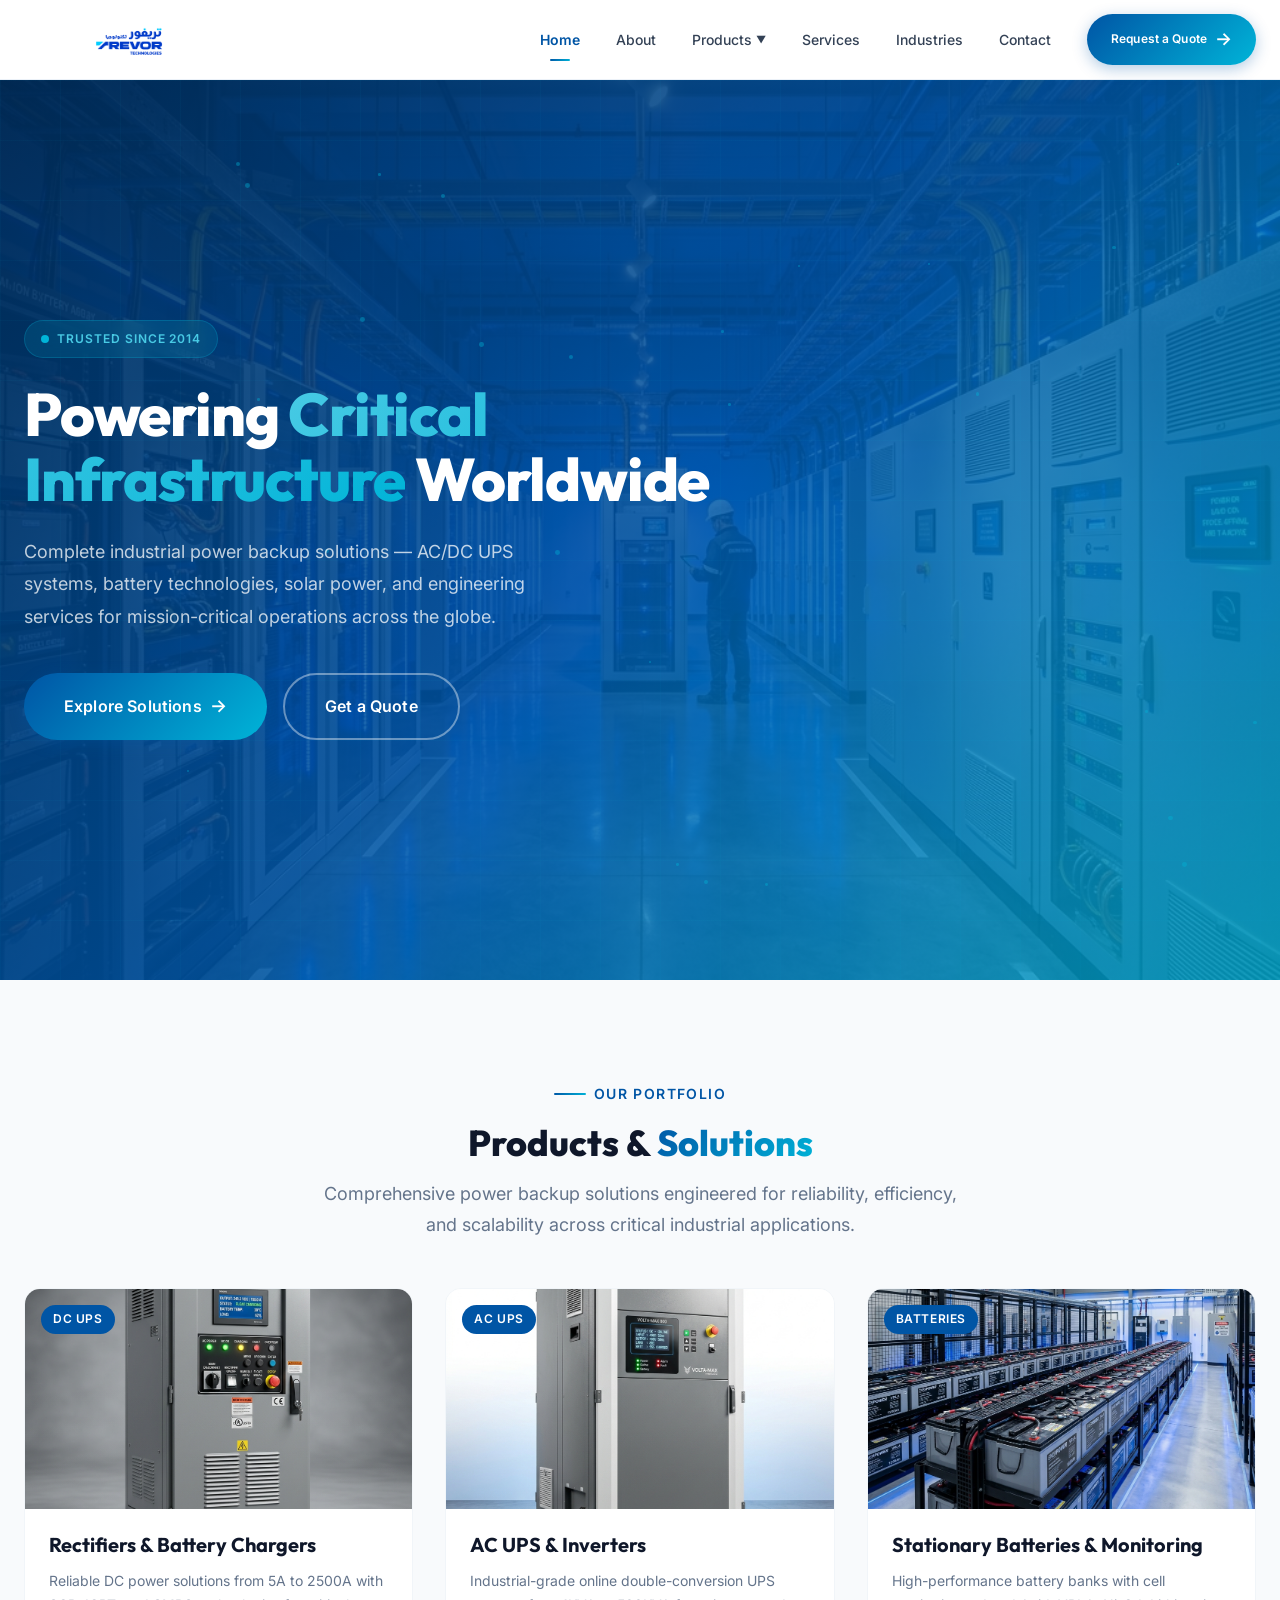
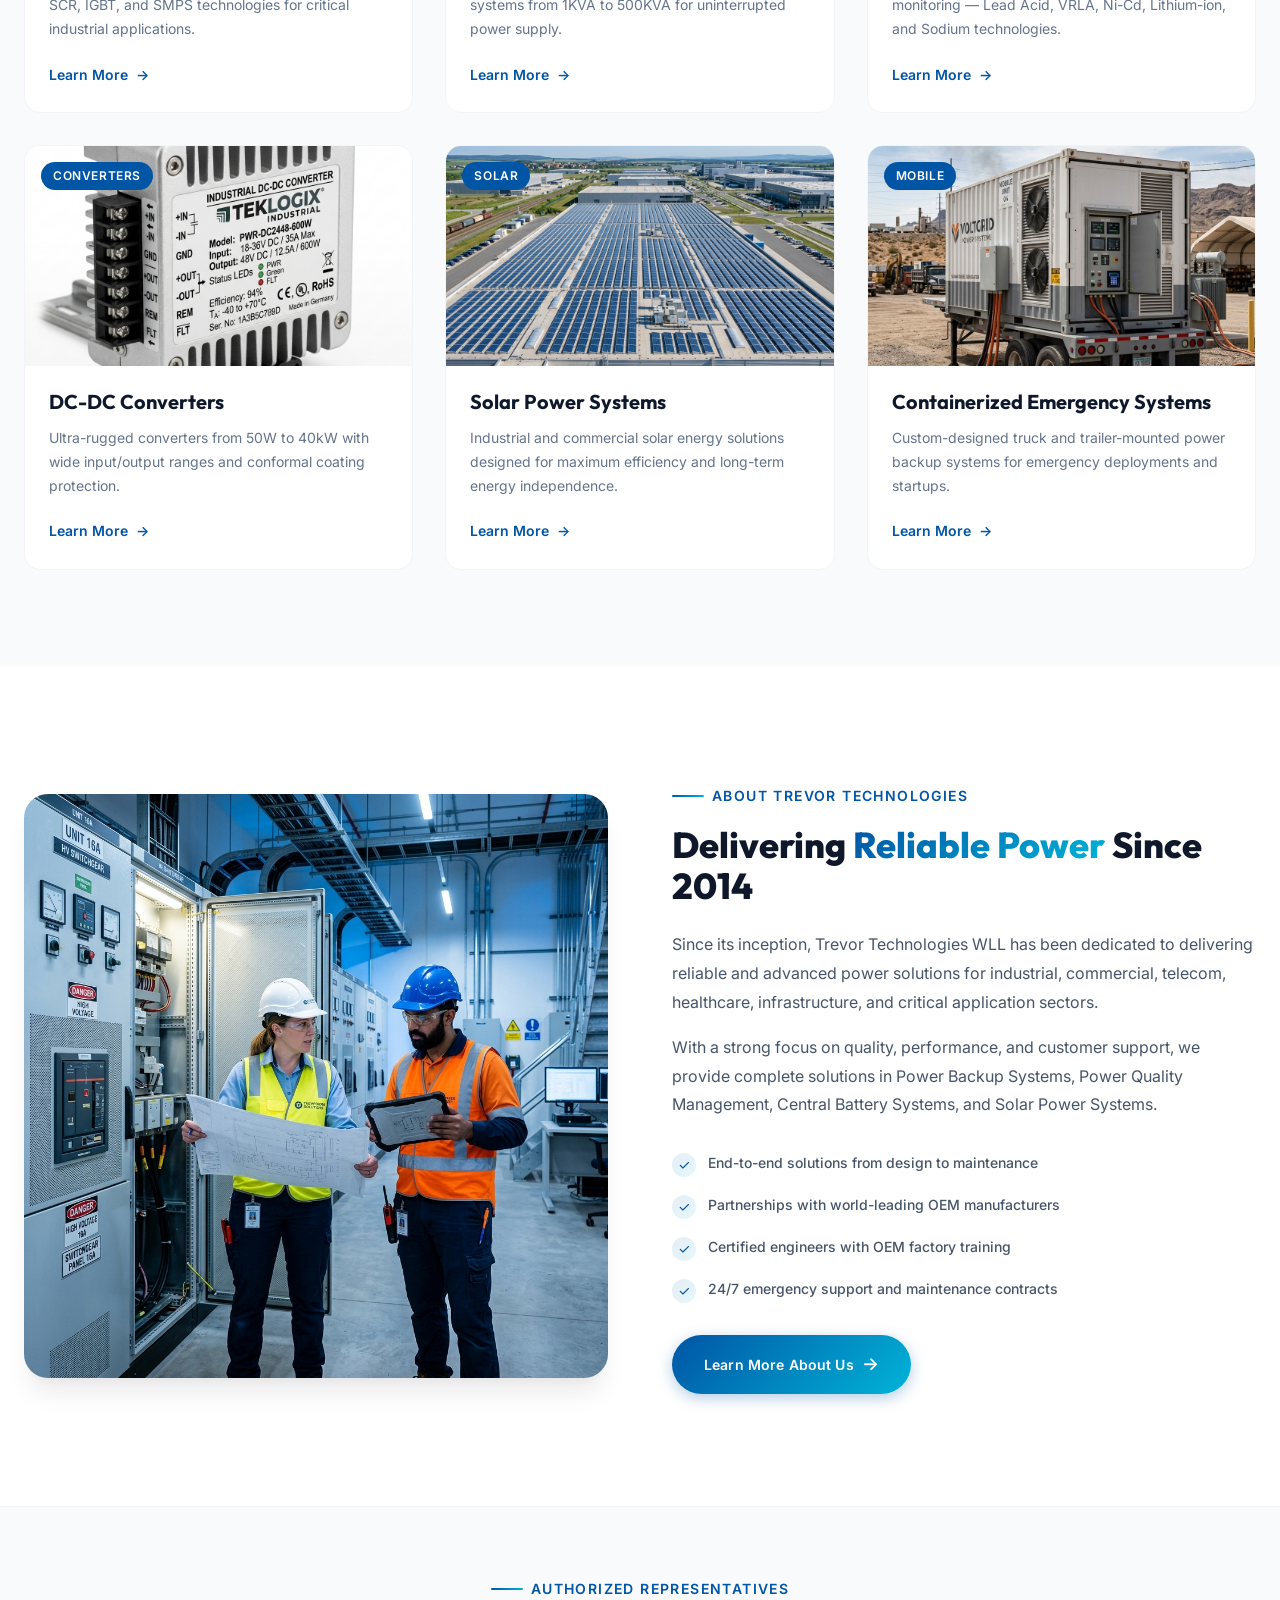
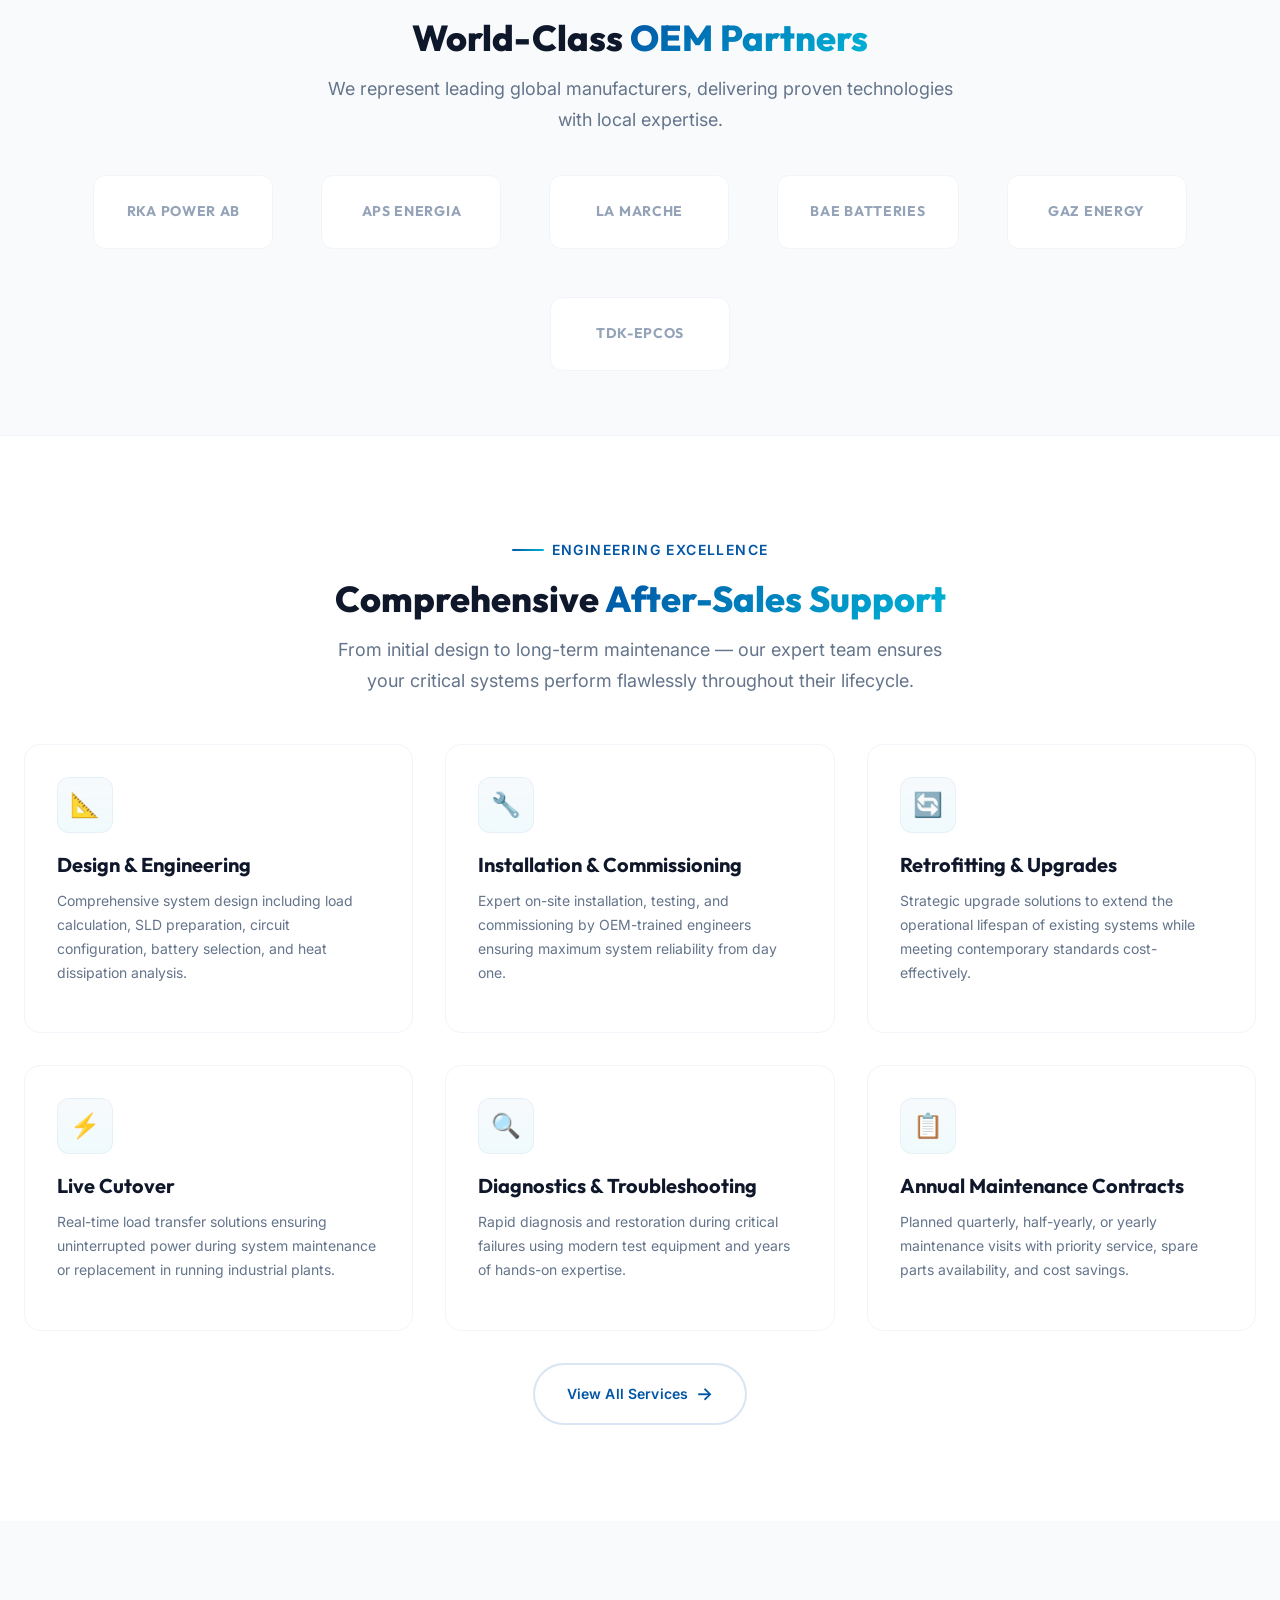
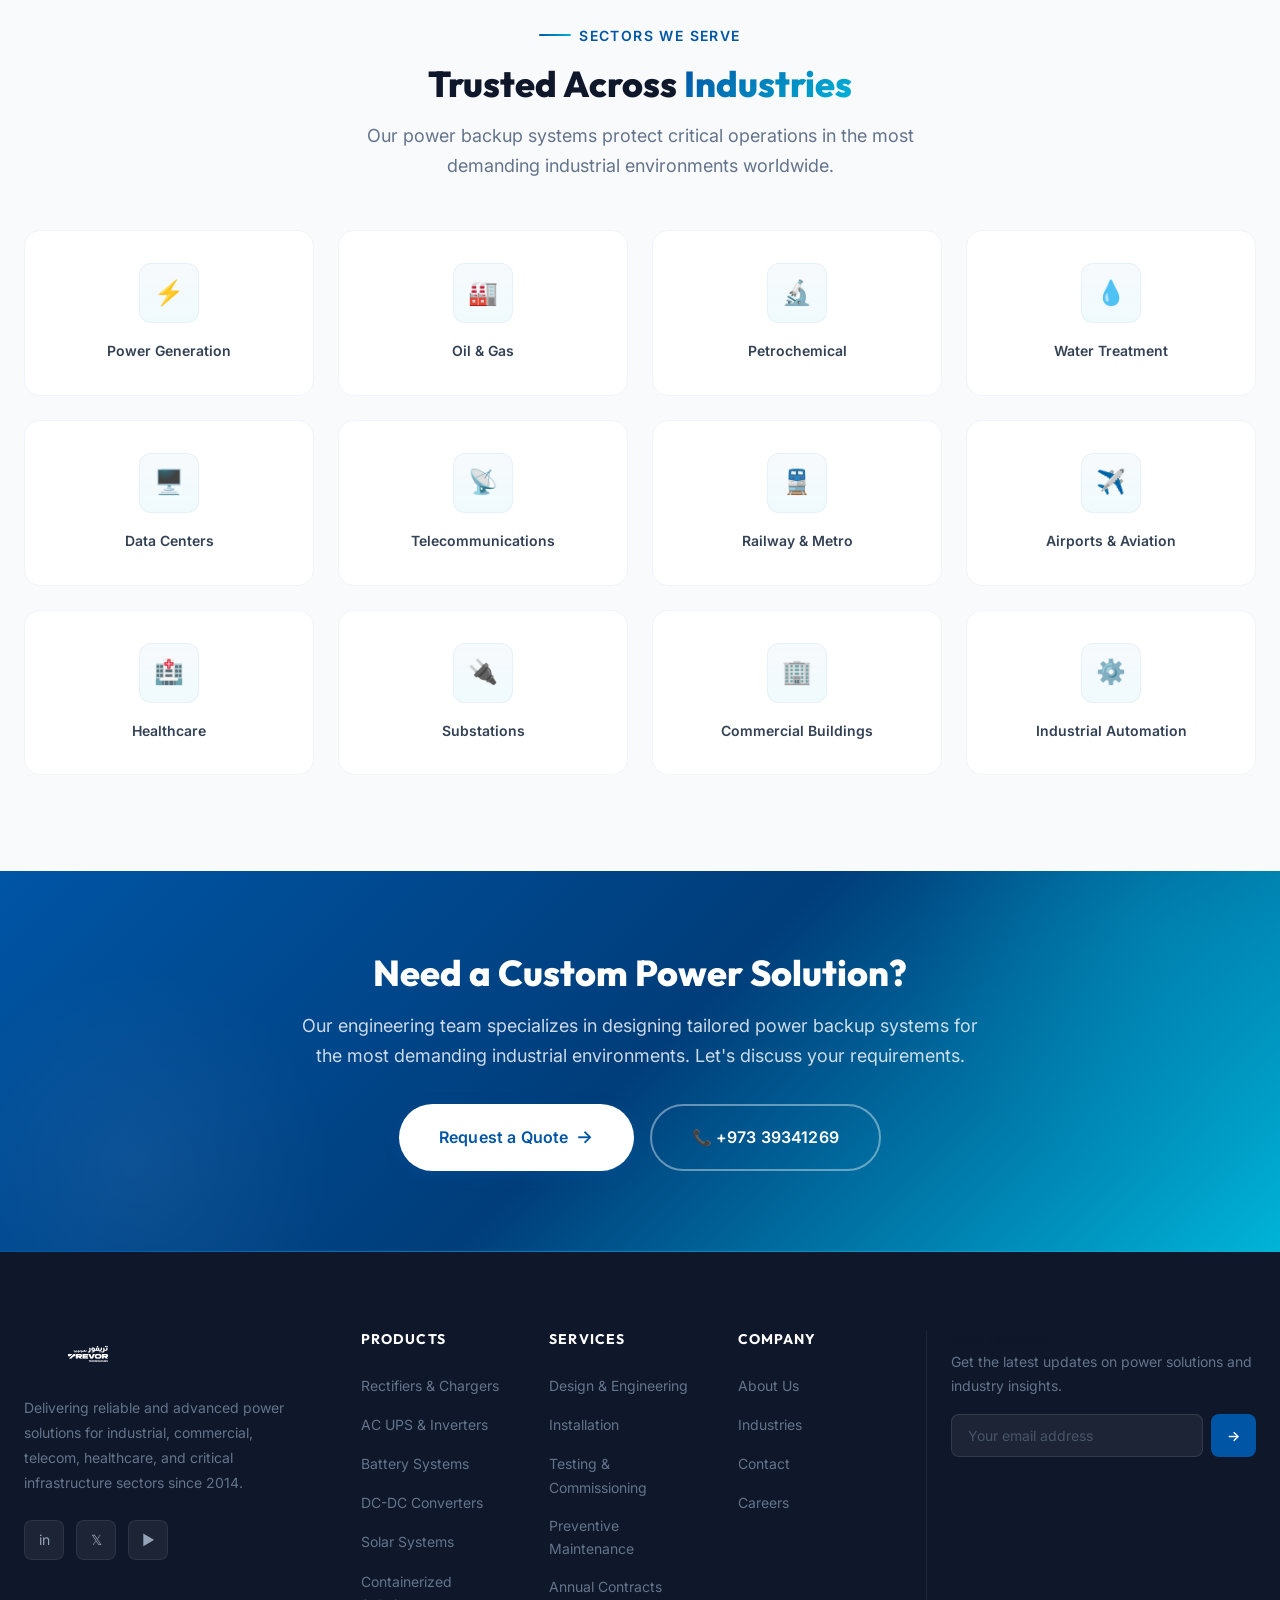
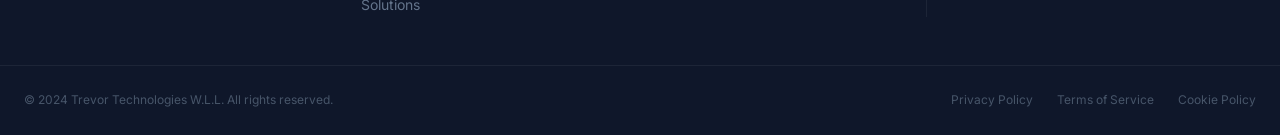
==== index.html @ b0ee8508 "client-details" ====
<!DOCTYPE html>
<html lang="en">
<head>
  <meta charset="UTF-8">
  <meta name="viewport" content="width=device-width, initial-scale=1.0">
  <meta name="description" content="Trevor Technologies WLL — Industrial Power Backup Systems, AC/DC UPS Solutions, Battery Technologies, Solar Power Systems, and Critical Power Infrastructure for industries worldwide.">
  <meta name="keywords" content="UPS, power backup, rectifiers, battery systems, solar power, DC-DC converters, industrial power, Trevor Technologies">
  <title>Trevor Technologies WLL — Industrial Power Backup & Critical Infrastructure Solutions</title>
  <link rel="stylesheet" href="style.css">
  <link rel="icon" type="image/png" href="assets/logo.png">
</head>
<body>

  <!-- Navigation -->
  <nav class="navbar" id="navbar">
    <div class="container">
      <a href="index.html" class="nav-logo">
        <img src="assets/logo.png" alt="Trevor Technologies">
      </a>
      <div class="nav-links" id="navLinks">
        <a href="index.html" class="nav-link active">Home</a>
        <a href="about.html" class="nav-link">About</a>
        <div class="nav-dropdown">
          <a href="products.html" class="nav-link dropdown-trigger">Products <span class="chevron">▼</span></a>
          <div class="dropdown-menu">
            <a href="rectifiers.html" class="dropdown-item">
              <div class="dd-icon">⚡</div>
              <div class="dd-text">
                <span class="dd-title">Rectifiers & Chargers</span>
                <span class="dd-desc">DC UPS Systems</span>
              </div>
            </a>
            <a href="ac-ups.html" class="dropdown-item">
              <div class="dd-icon">🔌</div>
              <div class="dd-text">
                <span class="dd-title">AC UPS & Inverters</span>
                <span class="dd-desc">Uninterruptible Power</span>
              </div>
            </a>
            <a href="batteries.html" class="dropdown-item">
              <div class="dd-icon">🔋</div>
              <div class="dd-text">
                <span class="dd-title">Battery Systems</span>
                <span class="dd-desc">Stationary & Monitoring</span>
              </div>
            </a>
            <a href="dc-converters.html" class="dropdown-item">
              <div class="dd-icon">🔄</div>
              <div class="dd-text">
                <span class="dd-title">DC-DC Converters</span>
                <span class="dd-desc">Power Conversion</span>
              </div>
            </a>
            <a href="solar.html" class="dropdown-item">
              <div class="dd-icon">☀️</div>
              <div class="dd-text">
                <span class="dd-title">Solar Systems</span>
                <span class="dd-desc">Renewable Energy</span>
              </div>
            </a>
            <a href="containerized.html" class="dropdown-item">
              <div class="dd-icon">📦</div>
              <div class="dd-text">
                <span class="dd-title">Containerized Solutions</span>
                <span class="dd-desc">Mobile Power Backup</span>
              </div>
            </a>
          </div>
        </div>
        <a href="services.html" class="nav-link">Services</a>
        <a href="industries.html" class="nav-link">Industries</a>
        <a href="contact.html" class="nav-link">Contact</a>
        <div class="nav-cta">
          <a href="contact.html" class="btn btn-primary btn-sm">Request a Quote <span class="btn-icon">→</span></a>
        </div>
      </div>
      <div class="mobile-toggle" id="mobileToggle">
        <span></span><span></span><span></span>
      </div>
    </div>
  </nav>
  <div class="mobile-overlay" id="mobileOverlay"></div>

  <!-- ====== HERO SECTION ====== -->
  <section class="hero" id="hero">
    <div class="hero-bg">
      <img src="assets/hero-power.png" alt="Industrial Power Infrastructure">
    </div>
    <div class="hero-overlay"></div>
    <div class="hero-particles"></div>
    <div class="grid-pattern"></div>

    <div class="container">
      <div class="hero-content">
        <div class="hero-badge">
          <span class="pulse-dot"></span>
          Trusted Since 2014
        </div>
        <h1 class="hero-title">
          Powering <span class="highlight">Critical Infrastructure</span> Worldwide
        </h1>
        <p class="hero-description">
          Complete industrial power backup solutions — AC/DC UPS systems, battery technologies, solar power, and engineering services for mission-critical operations across the globe.
        </p>
        <div class="hero-buttons">
          <a href="products.html" class="btn btn-primary btn-lg">Explore Solutions <span class="btn-icon">→</span></a>
          <a href="contact.html" class="btn btn-outline-white btn-lg">Get a Quote</a>
        </div>
      </div>

    </div>
  </section>

  <!-- ====== PRODUCTS & SOLUTIONS ====== -->
  <section class="section bg-gray" id="products">
    <div class="container">
      <div class="text-center animate-on-scroll">
        <div class="section-label">Our Portfolio</div>
        <h2 class="section-title">Products & <span>Solutions</span></h2>
        <p class="section-subtitle centered">Comprehensive power backup solutions engineered for reliability, efficiency, and scalability across critical industrial applications.</p>
      </div>

      <div class="carousel-container" style="margin-top: var(--space-12);">
        <button class="carousel-nav-btn prev" aria-label="Previous Product">
          <svg viewBox="0 0 24 24" width="24" height="24" stroke="currentColor" stroke-width="2.5" fill="none" stroke-linecap="round" stroke-linejoin="round"><polyline points="15 18 9 12 15 6"></polyline></svg>
        </button>
        <div class="products-grid" style="margin-top: 0;">
        <div class="product-card animate-on-scroll delay-1">
          <div class="product-card-image">
            <img src="assets/rectifier-systems.png" alt="Rectifiers & Battery Chargers">
            <span class="product-card-badge">DC UPS</span>
          </div>
          <div class="product-card-body">
            <h3 class="product-card-title">Rectifiers & Battery Chargers</h3>
            <p class="product-card-desc">Reliable DC power solutions from 5A to 2500A with SCR, IGBT, and SMPS technologies for critical industrial applications.</p>
            <a href="rectifiers.html" class="product-card-link">Learn More <span class="arrow">→</span></a>
          </div>
        </div>

        <div class="product-card animate-on-scroll delay-2">
          <div class="product-card-image">
            <img src="assets/ups-systems.png" alt="AC UPS & Inverters">
            <span class="product-card-badge">AC UPS</span>
          </div>
          <div class="product-card-body">
            <h3 class="product-card-title">AC UPS & Inverters</h3>
            <p class="product-card-desc">Industrial-grade online double-conversion UPS systems from 1KVA to 500KVA for uninterrupted power supply.</p>
            <a href="ac-ups.html" class="product-card-link">Learn More <span class="arrow">→</span></a>
          </div>
        </div>

        <div class="product-card animate-on-scroll delay-3">
          <div class="product-card-image">
            <img src="assets/battery-systems.png" alt="Stationary Battery Systems">
            <span class="product-card-badge">Batteries</span>
          </div>
          <div class="product-card-body">
            <h3 class="product-card-title">Stationary Batteries & Monitoring</h3>
            <p class="product-card-desc">High-performance battery banks with cell monitoring — Lead Acid, VRLA, Ni-Cd, Lithium-ion, and Sodium technologies.</p>
            <a href="batteries.html" class="product-card-link">Learn More <span class="arrow">→</span></a>
          </div>
        </div>

        <div class="product-card animate-on-scroll delay-1">
          <div class="product-card-image">
            <img src="assets/dc-converter.png" alt="DC-DC Converters">
            <span class="product-card-badge">Converters</span>
          </div>
          <div class="product-card-body">
            <h3 class="product-card-title">DC-DC Converters</h3>
            <p class="product-card-desc">Ultra-rugged converters from 50W to 40kW with wide input/output ranges and conformal coating protection.</p>
            <a href="dc-converters.html" class="product-card-link">Learn More <span class="arrow">→</span></a>
          </div>
        </div>

        <div class="product-card animate-on-scroll delay-2">
          <div class="product-card-image">
            <img src="assets/solar-systems.png" alt="Solar Power Systems">
            <span class="product-card-badge">Solar</span>
          </div>
          <div class="product-card-body">
            <h3 class="product-card-title">Solar Power Systems</h3>
            <p class="product-card-desc">Industrial and commercial solar energy solutions designed for maximum efficiency and long-term energy independence.</p>
            <a href="solar.html" class="product-card-link">Learn More <span class="arrow">→</span></a>
          </div>
        </div>

        <div class="product-card animate-on-scroll delay-3">
          <div class="product-card-image">
            <img src="assets/containerized-backup.png" alt="Containerized Backup Solutions">
            <span class="product-card-badge">Mobile</span>
          </div>
          <div class="product-card-body">
            <h3 class="product-card-title">Containerized Emergency Systems</h3>
            <p class="product-card-desc">Custom-designed truck and trailer-mounted power backup systems for emergency deployments and startups.</p>
            <a href="containerized.html" class="product-card-link">Learn More <span class="arrow">→</span></a>
          </div>
        </div>
      </div>
      <button class="carousel-nav-btn next" aria-label="Next Product">
        <svg viewBox="0 0 24 24" width="24" height="24" stroke="currentColor" stroke-width="2.5" fill="none" stroke-linecap="round" stroke-linejoin="round"><polyline points="9 18 15 12 9 6"></polyline></svg>
      </button>
    </div>
    </div>
  </section>

  <!-- ====== ABOUT PREVIEW ====== -->
  <section class="section" id="about-preview">
    <div class="container">
      <div class="split-section">
        <div class="split-image animate-fade-left">
          <img src="assets/engineering-services.png" alt="Trevor Technologies Engineering Team">
        </div>
        <div class="split-content animate-fade-right">
          <div class="section-label">About Trevor Technologies</div>
          <h2 class="section-title">Delivering <span>Reliable Power</span> Since 2014</h2>
          <p>Since its inception, Trevor Technologies WLL has been dedicated to delivering reliable and advanced power solutions for industrial, commercial, telecom, healthcare, infrastructure, and critical application sectors.</p>
          <p>With a strong focus on quality, performance, and customer support, we provide complete solutions in Power Backup Systems, Power Quality Management, Central Battery Systems, and Solar Power Systems.</p>

          <div class="feature-list">
            <div class="feature-item">
              <div class="check-icon">✓</div>
              <span>End-to-end solutions from design to maintenance</span>
            </div>
            <div class="feature-item">
              <div class="check-icon">✓</div>
              <span>Partnerships with world-leading OEM manufacturers</span>
            </div>
            <div class="feature-item">
              <div class="check-icon">✓</div>
              <span>Certified engineers with OEM factory training</span>
            </div>
            <div class="feature-item">
              <div class="check-icon">✓</div>
              <span>24/7 emergency support and maintenance contracts</span>
            </div>
          </div>

          <div style="margin-top: var(--space-8);">
            <a href="about.html" class="btn btn-primary">Learn More About Us <span class="btn-icon">→</span></a>
          </div>
        </div>
      </div>
    </div>
  </section>

  <!-- ====== OEM PARTNERS ====== -->
  <section class="partners-section" id="partners">
    <div class="container">
      <div class="text-center animate-on-scroll" style="margin-bottom: var(--space-10);">
        <div class="section-label">Authorized Representatives</div>
        <h2 class="section-title">World-Class <span>OEM Partners</span></h2>
        <p class="section-subtitle centered">We represent leading global manufacturers, delivering proven technologies with local expertise.</p>
      </div>
      <div class="partners-grid animate-on-scroll">
        <div class="partner-logo">
          <span>RKA Power AB</span>
        </div>
        <div class="partner-logo">
          <span>APS Energia</span>
        </div>
        <div class="partner-logo">
          <span>La Marche</span>
        </div>
        <div class="partner-logo">
          <span>BAE Batteries</span>
        </div>
        <div class="partner-logo">
          <span>Gaz Energy</span>
        </div>
        <div class="partner-logo">
          <span>TDK-EPCOS</span>
        </div>
      </div>
    </div>
  </section>

  <!-- ====== SERVICES PREVIEW ====== -->
  <section class="section" id="services-preview">
    <div class="container">
      <div class="text-center animate-on-scroll">
        <div class="section-label">Engineering Excellence</div>
        <h2 class="section-title">Comprehensive <span>After-Sales Support</span></h2>
        <p class="section-subtitle centered">From initial design to long-term maintenance — our expert team ensures your critical systems perform flawlessly throughout their lifecycle.</p>
      </div>

      <div class="carousel-container" style="margin-top: var(--space-12);">
        <button class="carousel-nav-btn prev" aria-label="Previous Service">
          <svg viewBox="0 0 24 24" width="24" height="24" stroke="currentColor" stroke-width="2.5" fill="none" stroke-linecap="round" stroke-linejoin="round"><polyline points="15 18 9 12 15 6"></polyline></svg>
        </button>
        <div class="services-grid" style="margin-top: 0;">
          <div class="service-card animate-on-scroll delay-1">
            <div class="service-icon"><span>📐</span></div>
            <h3>Design & Engineering</h3>
            <p>Comprehensive system design including load calculation, SLD preparation, circuit configuration, battery selection, and heat dissipation analysis.</p>
          </div>
          <div class="service-card animate-on-scroll delay-2">
            <div class="service-icon"><span>🔧</span></div>
            <h3>Installation & Commissioning</h3>
            <p>Expert on-site installation, testing, and commissioning by OEM-trained engineers ensuring maximum system reliability from day one.</p>
          </div>
          <div class="service-card animate-on-scroll delay-3">
            <div class="service-icon"><span>🔄</span></div>
            <h3>Retrofitting & Upgrades</h3>
            <p>Strategic upgrade solutions to extend the operational lifespan of existing systems while meeting contemporary standards cost-effectively.</p>
          </div>
          <div class="service-card animate-on-scroll delay-1">
            <div class="service-icon"><span>⚡</span></div>
            <h3>Live Cutover</h3>
            <p>Real-time load transfer solutions ensuring uninterrupted power during system maintenance or replacement in running industrial plants.</p>
          </div>
          <div class="service-card animate-on-scroll delay-2">
            <div class="service-icon"><span>🔍</span></div>
            <h3>Diagnostics & Troubleshooting</h3>
            <p>Rapid diagnosis and restoration during critical failures using modern test equipment and years of hands-on expertise.</p>
          </div>
          <div class="service-card animate-on-scroll delay-3">
            <div class="service-icon"><span>📋</span></div>
            <h3>Annual Maintenance Contracts</h3>
            <p>Planned quarterly, half-yearly, or yearly maintenance visits with priority service, spare parts availability, and cost savings.</p>
          </div>
        </div>
        <button class="carousel-nav-btn next" aria-label="Next Service">
          <svg viewBox="0 0 24 24" width="24" height="24" stroke="currentColor" stroke-width="2.5" fill="none" stroke-linecap="round" stroke-linejoin="round"><polyline points="9 18 15 12 9 6"></polyline></svg>
        </button>
      </div>

      <div class="text-center animate-on-scroll" style="margin-top: var(--space-8);">
        <a href="services.html" class="btn btn-secondary">View All Services <span class="btn-icon">→</span></a>
      </div>
    </div>
  </section>

  <!-- ====== INDUSTRIES SERVED ====== -->
  <section class="section bg-gray" id="industries">
    <div class="container">
      <div class="text-center animate-on-scroll">
        <div class="section-label">Sectors We Serve</div>
        <h2 class="section-title">Trusted Across <span>Industries</span></h2>
        <p class="section-subtitle centered">Our power backup systems protect critical operations in the most demanding industrial environments worldwide.</p>
      </div>

      <div class="carousel-container" style="margin-top: var(--space-12);">
        <button class="carousel-nav-btn prev" aria-label="Previous Sector">
          <svg viewBox="0 0 24 24" width="24" height="24" stroke="currentColor" stroke-width="2.5" fill="none" stroke-linecap="round" stroke-linejoin="round"><polyline points="15 18 9 12 15 6"></polyline></svg>
        </button>
        <div class="industries-grid" style="margin-top: 0;">
        <div class="industry-card animate-on-scroll delay-1">
          <div class="industry-icon"><span>⚡</span></div>
          <div class="industry-name">Power Generation</div>
        </div>
        <div class="industry-card animate-on-scroll delay-2">
          <div class="industry-icon"><span>🏭</span></div>
          <div class="industry-name">Oil & Gas</div>
        </div>
        <div class="industry-card animate-on-scroll delay-3">
          <div class="industry-icon"><span>🔬</span></div>
          <div class="industry-name">Petrochemical</div>
        </div>
        <div class="industry-card animate-on-scroll delay-4">
          <div class="industry-icon"><span>💧</span></div>
          <div class="industry-name">Water Treatment</div>
        </div>
        <div class="industry-card animate-on-scroll delay-1">
          <div class="industry-icon"><span>🖥️</span></div>
          <div class="industry-name">Data Centers</div>
        </div>
        <div class="industry-card animate-on-scroll delay-2">
          <div class="industry-icon"><span>📡</span></div>
          <div class="industry-name">Telecommunications</div>
        </div>
        <div class="industry-card animate-on-scroll delay-3">
          <div class="industry-icon"><span>🚆</span></div>
          <div class="industry-name">Railway & Metro</div>
        </div>
        <div class="industry-card animate-on-scroll delay-4">
          <div class="industry-icon"><span>✈️</span></div>
          <div class="industry-name">Airports & Aviation</div>
        </div>
        <div class="industry-card animate-on-scroll delay-1">
          <div class="industry-icon"><span>🏥</span></div>
          <div class="industry-name">Healthcare</div>
        </div>
        <div class="industry-card animate-on-scroll delay-2">
          <div class="industry-icon"><span>🔌</span></div>
          <div class="industry-name">Substations</div>
        </div>
        <div class="industry-card animate-on-scroll delay-3">
          <div class="industry-icon"><span>🏢</span></div>
          <div class="industry-name">Commercial Buildings</div>
        </div>
        <div class="industry-card animate-on-scroll delay-4">
          <div class="industry-icon"><span>⚙️</span></div>
          <div class="industry-name">Industrial Automation</div>
        </div>
      </div>
      <button class="carousel-nav-btn next" aria-label="Next Sector">
        <svg viewBox="0 0 24 24" width="24" height="24" stroke="currentColor" stroke-width="2.5" fill="none" stroke-linecap="round" stroke-linejoin="round"><polyline points="9 18 15 12 9 6"></polyline></svg>
      </button>
    </div>
    </div>
  </section>

  <!-- ====== CTA BANNER ====== -->
  <section class="cta-banner" id="cta">
    <div class="container">
      <div class="cta-content animate-on-scroll">
        <h2>Need a Custom Power Solution?</h2>
        <p>Our engineering team specializes in designing tailored power backup systems for the most demanding industrial environments. Let's discuss your requirements.</p>
        <div class="cta-buttons">
          <a href="contact.html" class="btn btn-primary btn-lg" style="background: var(--white); color: var(--trevor-blue);">Request a Quote <span class="btn-icon">→</span></a>
          <a href="tel:+97339341269" class="btn btn-outline-white btn-lg">📞 +973 39341269</a>
        </div>
      </div>
    </div>
  </section>

  <!-- ====== FOOTER ====== -->
  <footer class="footer">
    <div class="footer-main">
      <div class="container">
        <div class="footer-grid">
          <div class="footer-brand">
            <img src="assets/logo.png" alt="Trevor Technologies">
            <p>Delivering reliable and advanced power solutions for industrial, commercial, telecom, healthcare, and critical infrastructure sectors since 2014.</p>
            <div class="footer-social">
              <a href="#" aria-label="LinkedIn">in</a>
              <a href="#" aria-label="Twitter">𝕏</a>
              <a href="#" aria-label="YouTube">▶</a>
            </div>
          </div>
          <div class="footer-col">
            <h4>Products</h4>
            <ul>
              <li><a href="rectifiers.html">Rectifiers & Chargers</a></li>
              <li><a href="ac-ups.html">AC UPS & Inverters</a></li>
              <li><a href="batteries.html">Battery Systems</a></li>
              <li><a href="dc-converters.html">DC-DC Converters</a></li>
              <li><a href="solar.html">Solar Systems</a></li>
              <li><a href="containerized.html">Containerized Solutions</a></li>
            </ul>
          </div>
          <div class="footer-col">
            <h4>Services</h4>
            <ul>
              <li><a href="services.html">Design & Engineering</a></li>
              <li><a href="services.html">Installation</a></li>
              <li><a href="services.html">Testing & Commissioning</a></li>
              <li><a href="services.html">Preventive Maintenance</a></li>
              <li><a href="services.html">Annual Contracts</a></li>
            </ul>
          </div>
          <div class="footer-col">
            <h4>Company</h4>
            <ul>
              <li><a href="about.html">About Us</a></li>
              <li><a href="industries.html">Industries</a></li>
              <li><a href="contact.html">Contact</a></li>
              <li><a href="#">Careers</a></li>
            </ul>
          </div>
          <div class="footer-newsletter">
            <h4>Stay Updated</h4>
            <p>Get the latest updates on power solutions and industry insights.</p>
            <form class="newsletter-form" onsubmit="event.preventDefault(); this.querySelector('button').textContent='✓';">
              <input type="email" placeholder="Your email address" required>
              <button type="submit">→</button>
            </form>
          </div>
        </div>
      </div>
    </div>
    <div class="footer-bottom">
      <div class="container">
        <p>© 2024 Trevor Technologies W.L.L. All rights reserved.</p>
        <div class="footer-bottom-links">
          <a href="#">Privacy Policy</a>
          <a href="#">Terms of Service</a>
          <a href="#">Cookie Policy</a>
        </div>
      </div>
    </div>
  </footer>

  <!-- Scroll to Top -->
  <button class="scroll-top" id="scrollTop" aria-label="Scroll to top">↑</button>

  <script src="script.js"></script>
</body>
</html>
---- style.css ----
/* ========================================================================
   TREVOR TECHNOLOGIES WLL — Design System
   Premium Industrial B2B Corporate Website
   ======================================================================== */

/* --- Google Fonts --- */
@import url('https://fonts.googleapis.com/css2?family=Inter:wght@300;400;500;600;700;800;900&family=Outfit:wght@400;500;600;700;800&display=swap');

/* ========================================================================
   1. DESIGN TOKENS (Custom Properties)
   ======================================================================== */
:root {
  /* Brand Colors */
  --trevor-blue: #0055A5;
  --trevor-blue-dark: #003D7A;
  --trevor-blue-deeper: #002B57;
  --trevor-cyan: #00B4D8;
  --trevor-cyan-light: #48CAE4;
  --trevor-blue-light: #E8F4FD;
  --trevor-blue-pale: #F0F7FF;

  /* Neutral Palette */
  --white: #FFFFFF;
  --gray-50: #F8FAFC;
  --gray-100: #F1F5F9;
  --gray-200: #E2E8F0;
  --gray-300: #CBD5E1;
  --gray-400: #94A3B8;
  --gray-500: #64748B;
  --gray-600: #475569;
  --gray-700: #334155;
  --gray-800: #1E293B;
  --gray-900: #0F172A;

  /* Accent & Status */
  --accent-green: #10B981;
  --accent-orange: #F59E0B;
  --accent-red: #EF4444;

  /* Gradients */
  --gradient-hero: linear-gradient(135deg, rgba(0, 43, 87, 0.92) 0%, rgba(0, 85, 165, 0.85) 50%, rgba(0, 180, 216, 0.75) 100%);
  --gradient-blue: linear-gradient(135deg, #0055A5 0%, #00B4D8 100%);
  --gradient-dark: linear-gradient(135deg, #0F172A 0%, #1E293B 100%);
  --gradient-card: linear-gradient(180deg, rgba(0, 85, 165, 0.03) 0%, rgba(0, 180, 216, 0.06) 100%);
  --gradient-cta: linear-gradient(135deg, #0055A5 0%, #003D7A 50%, #00B4D8 100%);

  /* Typography */
  --font-heading: 'Outfit', 'Inter', sans-serif;
  --font-body: 'Inter', -apple-system, BlinkMacSystemFont, sans-serif;

  /* Font Sizes */
  --text-xs: 0.75rem;
  --text-sm: 0.875rem;
  --text-base: 1rem;
  --text-lg: 1.125rem;
  --text-xl: 1.25rem;
  --text-2xl: 1.5rem;
  --text-3xl: 1.875rem;
  --text-4xl: 2.25rem;
  --text-5xl: 3rem;
  --text-6xl: 3.75rem;
  --text-7xl: 4.5rem;

  /* Spacing */
  --space-1: 0.25rem;
  --space-2: 0.5rem;
  --space-3: 0.75rem;
  --space-4: 1rem;
  --space-5: 1.25rem;
  --space-6: 1.5rem;
  --space-8: 2rem;
  --space-10: 2.5rem;
  --space-12: 3rem;
  --space-16: 4rem;
  --space-20: 5rem;
  --space-24: 6rem;
  --space-32: 8rem;

  /* Border Radius */
  --radius-sm: 0.375rem;
  --radius-md: 0.5rem;
  --radius-lg: 0.75rem;
  --radius-xl: 1rem;
  --radius-2xl: 1.5rem;
  --radius-full: 9999px;

  /* Shadows */
  --shadow-sm: 0 1px 2px rgba(0, 0, 0, 0.05);
  --shadow-md: 0 4px 6px -1px rgba(0, 0, 0, 0.07), 0 2px 4px -2px rgba(0, 0, 0, 0.05);
  --shadow-lg: 0 10px 15px -3px rgba(0, 0, 0, 0.08), 0 4px 6px -4px rgba(0, 0, 0, 0.05);
  --shadow-xl: 0 20px 25px -5px rgba(0, 0, 0, 0.08), 0 8px 10px -6px rgba(0, 0, 0, 0.04);
  --shadow-2xl: 0 25px 50px -12px rgba(0, 0, 0, 0.15);
  --shadow-blue: 0 10px 40px -10px rgba(0, 85, 165, 0.3);
  --shadow-card: 0 4px 24px rgba(0, 85, 165, 0.08);
  --shadow-card-hover: 0 12px 40px rgba(0, 85, 165, 0.15);

  /* Transitions */
  --transition-fast: 150ms cubic-bezier(0.4, 0, 0.2, 1);
  --transition-base: 300ms cubic-bezier(0.4, 0, 0.2, 1);
  --transition-slow: 500ms cubic-bezier(0.4, 0, 0.2, 1);
  --transition-spring: 500ms cubic-bezier(0.34, 1.56, 0.64, 1);

  /* Layout */
  --container-max: 1280px;
  --container-wide: 1440px;
  --nav-height: 80px;
  --nav-height-scrolled: 64px;
}

/* ========================================================================
   2. CSS RESET & BASE
   ======================================================================== */
*, *::before, *::after {
  margin: 0;
  padding: 0;
  box-sizing: border-box;
}

html {
  scroll-behavior: smooth;
  font-size: 16px;
  -webkit-text-size-adjust: 100%;
}

body {
  font-family: var(--font-body);
  font-size: var(--text-base);
  line-height: 1.7;
  color: var(--gray-700);
  background-color: var(--white);
  overflow-x: hidden;
  -webkit-font-smoothing: antialiased;
  -moz-osx-font-smoothing: grayscale;
}

img {
  max-width: 100%;
  height: auto;
  display: block;
}

a {
  text-decoration: none;
  color: inherit;
  transition: color var(--transition-fast);
}

ul, ol {
  list-style: none;
}

h1, h2, h3, h4, h5, h6 {
  font-family: var(--font-heading);
  font-weight: 700;
  line-height: 1.2;
  color: var(--gray-900);
}

p {
  margin-bottom: var(--space-4);
}

/* ========================================================================
   3. UTILITY CLASSES
   ======================================================================== */
.container {
  width: 100%;
  max-width: var(--container-max);
  margin: 0 auto;
  padding: 0 var(--space-6);
}

.container-wide {
  max-width: var(--container-wide);
  margin: 0 auto;
  padding: 0 var(--space-6);
}

.section {
  padding: var(--space-24) 0;
}

.section-sm {
  padding: var(--space-16) 0;
}

.section-lg {
  padding: var(--space-32) 0;
}

.text-center { text-align: center; }
.text-left { text-align: left; }

.section-label {
  display: inline-flex;
  align-items: center;
  gap: var(--space-2);
  font-size: var(--text-sm);
  font-weight: 600;
  text-transform: uppercase;
  letter-spacing: 0.1em;
  color: var(--trevor-blue);
  margin-bottom: var(--space-4);
}

.section-label::before {
  content: '';
  display: inline-block;
  width: 32px;
  height: 2px;
  background: var(--gradient-blue);
  border-radius: 1px;
}

.section-title {
  font-size: var(--text-4xl);
  font-weight: 800;
  color: var(--gray-900);
  margin-bottom: var(--space-4);
  line-height: 1.15;
}

.section-title span {
  background: var(--gradient-blue);
  -webkit-background-clip: text;
  -webkit-text-fill-color: transparent;
  background-clip: text;
}

.section-subtitle {
  font-size: var(--text-lg);
  color: var(--gray-500);
  max-width: 640px;
  line-height: 1.7;
}

.section-subtitle.centered {
  margin-left: auto;
  margin-right: auto;
}

/* ========================================================================
   4. NAVIGATION
   ======================================================================== */
.top-bar {
  background: var(--gray-900);
  padding: var(--space-2) 0;
  font-size: var(--text-xs);
  color: var(--gray-400);
  border-bottom: 1px solid rgba(255,255,255,0.05);
}

.top-bar .container {
  display: flex;
  justify-content: space-between;
  align-items: center;
}

.top-bar-left {
  display: flex;
  gap: var(--space-6);
  align-items: center;
}

.top-bar-left a,
.top-bar-right a {
  color: var(--gray-400);
  transition: color var(--transition-fast);
  display: flex;
  align-items: center;
  gap: var(--space-1);
}

.top-bar-left a:hover,
.top-bar-right a:hover {
  color: var(--trevor-cyan-light);
}

.top-bar-right {
  display: flex;
  gap: var(--space-4);
  align-items: center;
}

.top-bar-divider {
  width: 1px;
  height: 14px;
  background: var(--gray-700);
}

.navbar {
  position: fixed;
  top: 0;
  left: 0;
  right: 0;
  z-index: 1000;
  background: rgba(255, 255, 255, 0.97);
  backdrop-filter: blur(20px);
  -webkit-backdrop-filter: blur(20px);
  border-bottom: 1px solid rgba(0, 85, 165, 0.08);
  transition: all var(--transition-base);
  height: var(--nav-height);
}

.navbar.scrolled {
  height: var(--nav-height-scrolled);
  box-shadow: 0 4px 30px rgba(0, 0, 0, 0.08);
}

.navbar .container {
  display: flex;
  align-items: center;
  justify-content: space-between;
  height: 100%;
}

.nav-logo {
  display: flex;
  align-items: center;
  flex-shrink: 0;
}

.nav-logo img {
  height: 72px;
  width: auto;
  transition: height var(--transition-base);
}

.navbar.scrolled .nav-logo img {
  height: 56px;
}

.nav-links {
  display: flex;
  align-items: center;
  gap: var(--space-1);
}

.nav-link {
  position: relative;
  padding: var(--space-2) var(--space-4);
  font-size: var(--text-sm);
  font-weight: 500;
  color: var(--gray-700);
  border-radius: var(--radius-md);
  transition: all var(--transition-fast);
  white-space: nowrap;
}

.nav-link:hover {
  color: var(--trevor-blue);
  background: var(--trevor-blue-pale);
}

.nav-link.active {
  color: var(--trevor-blue);
  font-weight: 600;
}

.nav-link.active::after {
  content: '';
  position: absolute;
  bottom: -2px;
  left: 50%;
  transform: translateX(-50%);
  width: 20px;
  height: 2px;
  background: var(--gradient-blue);
  border-radius: 1px;
}

/* Dropdown */
.nav-dropdown {
  position: relative;
}

.nav-dropdown .nav-link {
  display: flex;
  align-items: center;
  gap: var(--space-1);
}

.nav-dropdown .nav-link .chevron {
  font-size: 10px;
  transition: transform var(--transition-fast);
}

.nav-dropdown:hover .nav-link .chevron {
  transform: rotate(180deg);
}

.dropdown-menu {
  position: absolute;
  top: 100%;
  left: 50%;
  transform: translateX(-50%) translateY(8px);
  min-width: 280px;
  background: var(--white);
  border-radius: var(--radius-xl);
  box-shadow: var(--shadow-2xl);
  border: 1px solid var(--gray-100);
  padding: var(--space-3);
  opacity: 0;
  visibility: hidden;
  transition: all var(--transition-base);
  pointer-events: none;
}

.nav-dropdown:hover .dropdown-menu {
  opacity: 1;
  visibility: visible;
  transform: translateX(-50%) translateY(0);
  pointer-events: all;
}

.dropdown-item {
  display: flex;
  align-items: center;
  gap: var(--space-3);
  padding: var(--space-3) var(--space-4);
  border-radius: var(--radius-md);
  font-size: var(--text-sm);
  color: var(--gray-600);
  transition: all var(--transition-fast);
}

.dropdown-item:hover {
  background: var(--trevor-blue-pale);
  color: var(--trevor-blue);
  transform: translateX(4px);
}

.dropdown-item .dd-icon {
  width: 36px;
  height: 36px;
  border-radius: var(--radius-md);
  background: var(--gradient-card);
  display: flex;
  align-items: center;
  justify-content: center;
  font-size: var(--text-lg);
  flex-shrink: 0;
}

.dropdown-item .dd-text {
  display: flex;
  flex-direction: column;
}

.dropdown-item .dd-title {
  font-weight: 600;
  color: var(--gray-800);
  font-size: var(--text-sm);
}

.dropdown-item .dd-desc {
  font-size: var(--text-xs);
  color: var(--gray-400);
}

/* CTA button in nav */
.nav-cta {
  margin-left: var(--space-4);
}

/* Mobile menu toggle */
.mobile-toggle {
  display: none;
  flex-direction: column;
  gap: 5px;
  cursor: pointer;
  padding: var(--space-2);
  z-index: 1001;
}

.mobile-toggle span {
  display: block;
  width: 24px;
  height: 2px;
  background: var(--gray-700);
  border-radius: 2px;
  transition: all var(--transition-base);
}

.mobile-toggle.active span:nth-child(1) {
  transform: rotate(45deg) translate(5px, 5px);
}

.mobile-toggle.active span:nth-child(2) {
  opacity: 0;
}

.mobile-toggle.active span:nth-child(3) {
  transform: rotate(-45deg) translate(5px, -5px);
}

/* ========================================================================
   5. BUTTONS
   ======================================================================== */
.btn {
  display: inline-flex;
  align-items: center;
  justify-content: center;
  gap: var(--space-2);
  padding: 14px 32px;
  font-family: var(--font-body);
  font-size: var(--text-sm);
  font-weight: 600;
  border: none;
  border-radius: var(--radius-full);
  cursor: pointer;
  transition: all var(--transition-base);
  white-space: nowrap;
  text-transform: none;
  letter-spacing: 0.01em;
}

.btn-primary {
  background: var(--gradient-blue);
  color: var(--white);
  box-shadow: 0 4px 15px rgba(0, 85, 165, 0.3);
}

.btn-primary:hover {
  transform: translateY(-2px);
  box-shadow: 0 8px 25px rgba(0, 85, 165, 0.4);
}

.btn-secondary {
  background: var(--white);
  color: var(--trevor-blue);
  border: 2px solid rgba(0, 85, 165, 0.15);
}

.btn-secondary:hover {
  background: var(--trevor-blue-pale);
  border-color: var(--trevor-blue);
  transform: translateY(-2px);
}

.btn-outline-white {
  background: transparent;
  color: var(--white);
  border: 2px solid rgba(255, 255, 255, 0.4);
}

.btn-outline-white:hover {
  background: var(--white);
  color: var(--trevor-blue);
  border-color: var(--white);
  transform: translateY(-2px);
}

.btn-lg {
  padding: 18px 40px;
  font-size: var(--text-base);
}

.btn-sm {
  padding: 10px 24px;
  font-size: var(--text-xs);
}

.btn-icon {
  font-size: var(--text-lg);
  transition: transform var(--transition-fast);
}

.btn:hover .btn-icon {
  transform: translateX(4px);
}

/* ========================================================================
   6. HERO SECTIONS
   ======================================================================== */
.hero {
  position: relative;
  min-height: 100vh;
  display: flex;
  align-items: center;
  overflow: hidden;
  margin-top: var(--nav-height);
}

.hero-bg {
  position: absolute;
  inset: 0;
  z-index: 0;
}

.hero-bg img {
  width: 100%;
  height: 100%;
  object-fit: cover;
}

.hero-overlay {
  position: absolute;
  inset: 0;
  background: var(--gradient-hero);
  z-index: 1;
}

.hero-particles {
  position: absolute;
  inset: 0;
  z-index: 2;
  overflow: hidden;
}

.particle {
  position: absolute;
  width: 3px;
  height: 3px;
  background: rgba(0, 180, 216, 0.4);
  border-radius: 50%;
  animation: float-particle 8s infinite ease-in-out;
}

@keyframes float-particle {
  0%, 100% { transform: translateY(0) translateX(0); opacity: 0; }
  10% { opacity: 1; }
  90% { opacity: 1; }
  100% { transform: translateY(-100vh) translateX(50px); opacity: 0; }
}

.hero-content {
  position: relative;
  z-index: 3;
  max-width: 720px;
  padding: var(--space-20) 0;
}

.hero-badge {
  display: inline-flex;
  align-items: center;
  gap: var(--space-2);
  padding: var(--space-2) var(--space-4);
  background: rgba(0, 180, 216, 0.15);
  border: 1px solid rgba(0, 180, 216, 0.25);
  border-radius: var(--radius-full);
  font-size: var(--text-xs);
  font-weight: 600;
  color: var(--trevor-cyan-light);
  text-transform: uppercase;
  letter-spacing: 0.08em;
  margin-bottom: var(--space-6);
  backdrop-filter: blur(10px);
}

.hero-badge .pulse-dot {
  width: 8px;
  height: 8px;
  background: var(--trevor-cyan);
  border-radius: 50%;
  animation: pulse 2s infinite;
}

@keyframes pulse {
  0%, 100% { opacity: 1; transform: scale(1); }
  50% { opacity: 0.5; transform: scale(1.5); }
}

.hero-title {
  font-size: var(--text-6xl);
  font-weight: 800;
  color: var(--white);
  margin-bottom: var(--space-6);
  line-height: 1.08;
  letter-spacing: -0.02em;
}

.hero-title .highlight {
  background: linear-gradient(135deg, var(--trevor-cyan-light), var(--trevor-cyan));
  -webkit-background-clip: text;
  -webkit-text-fill-color: transparent;
  background-clip: text;
}

.hero-description {
  font-size: var(--text-lg);
  color: rgba(255, 255, 255, 0.75);
  margin-bottom: var(--space-10);
  line-height: 1.8;
  max-width: 560px;
}

.hero-buttons {
  display: flex;
  gap: var(--space-4);
  flex-wrap: wrap;
}

.hero-stats-floating {
  position: absolute;
  right: var(--space-16);
  bottom: var(--space-16);
  z-index: 3;
  display: flex;
  flex-direction: column;
  gap: var(--space-4);
}

.hero-stat-card {
  background: rgba(255, 255, 255, 0.08);
  backdrop-filter: blur(20px);
  -webkit-backdrop-filter: blur(20px);
  border: 1px solid rgba(255, 255, 255, 0.12);
  border-radius: var(--radius-xl);
  padding: var(--space-5) var(--space-6);
  min-width: 200px;
  transition: transform var(--transition-base);
}

.hero-stat-card:hover {
  transform: translateX(-8px);
  background: rgba(255, 255, 255, 0.12);
}

.hero-stat-number {
  font-family: var(--font-heading);
  font-size: var(--text-3xl);
  font-weight: 800;
  color: var(--white);
}

.hero-stat-label {
  font-size: var(--text-sm);
  color: rgba(255, 255, 255, 0.6);
  font-weight: 400;
}

/* Page Hero (smaller, for inner pages) */
.page-hero {
  position: relative;
  padding: calc(var(--nav-height) + var(--space-20)) 0 var(--space-20);
  background: var(--gradient-blue);
  overflow: hidden;
  min-height: 400px;
  display: flex;
  align-items: center;
}

.page-hero::before {
  content: '';
  position: absolute;
  top: 0;
  right: -200px;
  width: 600px;
  height: 600px;
  background: radial-gradient(circle, rgba(0, 180, 216, 0.12) 0%, transparent 70%);
  border-radius: 50%;
}

.page-hero::after {
  content: '';
  position: absolute;
  bottom: -100px;
  left: -100px;
  width: 400px;
  height: 400px;
  background: radial-gradient(circle, rgba(0, 85, 165, 0.15) 0%, transparent 70%);
  border-radius: 50%;
}

.page-hero-content {
  position: relative;
  z-index: 2;
}

.page-hero .breadcrumb {
  display: flex;
  align-items: center;
  gap: var(--space-2);
  font-size: var(--text-sm);
  color: rgba(255, 255, 255, 0.5);
  margin-bottom: var(--space-6);
}

.page-hero .breadcrumb a {
  color: rgba(255, 255, 255, 0.5);
  transition: color var(--transition-fast);
}

.page-hero .breadcrumb a:hover {
  color: var(--trevor-cyan-light);
}

.page-hero .breadcrumb .separator {
  font-size: var(--text-xs);
}

.page-hero-title {
  font-size: var(--text-5xl);
  font-weight: 800;
  color: var(--white);
  margin-bottom: var(--space-4);
  letter-spacing: -0.02em;
}

.page-hero-subtitle {
  font-size: var(--text-lg);
  color: rgba(255, 255, 255, 0.65);
  max-width: 640px;
  line-height: 1.7;
}

/* Grid lines decoration */
.grid-pattern {
  position: absolute;
  inset: 0;
  z-index: 1;
  background-image: 
    linear-gradient(rgba(0, 180, 216, 0.04) 1px, transparent 1px),
    linear-gradient(90deg, rgba(0, 180, 216, 0.04) 1px, transparent 1px);
  background-size: 60px 60px;
}

/* ========================================================================
   7. STATS BAR
   ======================================================================== */
.stats-bar {
  background: var(--white);
  padding: var(--space-16) 0;
  position: relative;
  z-index: 10;
}

.stats-bar .container {
  display: grid;
  grid-template-columns: repeat(4, 1fr);
  gap: var(--space-8);
}

.stat-item {
  text-align: center;
  padding: var(--space-8) var(--space-4);
  position: relative;
}

.stat-item::after {
  content: '';
  position: absolute;
  right: 0;
  top: 20%;
  height: 60%;
  width: 1px;
  background: var(--gray-200);
}

.stat-item:last-child::after {
  display: none;
}

.stat-icon {
  width: 56px;
  height: 56px;
  margin: 0 auto var(--space-4);
  background: var(--gradient-card);
  border-radius: var(--radius-lg);
  display: flex;
  align-items: center;
  justify-content: center;
  font-size: var(--text-2xl);
  border: 1px solid rgba(0, 85, 165, 0.08);
}

.stat-number {
  font-family: var(--font-heading);
  font-size: var(--text-4xl);
  font-weight: 800;
  color: var(--trevor-blue);
  margin-bottom: var(--space-2);
  line-height: 1;
}

.stat-label {
  font-size: var(--text-sm);
  color: var(--gray-500);
  font-weight: 500;
}

/* ========================================================================
   8. PRODUCT / SOLUTION CARDS
   ======================================================================== */
.products-grid {
  display: grid;
  grid-template-columns: repeat(3, 1fr);
  gap: var(--space-8);
}

.product-card {
  position: relative;
  background: var(--white);
  border-radius: var(--radius-xl);
  overflow: hidden;
  border: 1px solid var(--gray-100);
  transition: all var(--transition-base);
  group: true;
}

.product-card:hover {
  transform: translateY(-8px);
  box-shadow: var(--shadow-card-hover);
  border-color: rgba(0, 85, 165, 0.15);
}

.product-card-image {
  position: relative;
  height: 220px;
  overflow: hidden;
}

.product-card-image img {
  width: 100%;
  height: 100%;
  object-fit: cover;
  transition: transform var(--transition-slow);
}

.product-card:hover .product-card-image img {
  transform: scale(1.08);
}

.product-card-image::after {
  content: '';
  position: absolute;
  bottom: 0;
  left: 0;
  right: 0;
  height: 60%;
  background: linear-gradient(transparent, rgba(0, 0, 0, 0.03));
}

.product-card-badge {
  position: absolute;
  top: var(--space-4);
  left: var(--space-4);
  padding: var(--space-1) var(--space-3);
  background: var(--trevor-blue);
  color: var(--white);
  font-size: var(--text-xs);
  font-weight: 600;
  border-radius: var(--radius-full);
  text-transform: uppercase;
  letter-spacing: 0.05em;
}

.product-card-body {
  padding: var(--space-6);
}

.product-card-title {
  font-size: var(--text-xl);
  font-weight: 700;
  color: var(--gray-900);
  margin-bottom: var(--space-3);
}

.product-card-desc {
  font-size: var(--text-sm);
  color: var(--gray-500);
  margin-bottom: var(--space-5);
  line-height: 1.7;
  display: -webkit-box;
  -webkit-line-clamp: 3;
  -webkit-box-orient: vertical;
  overflow: hidden;
}

.product-card-link {
  display: inline-flex;
  align-items: center;
  gap: var(--space-2);
  font-size: var(--text-sm);
  font-weight: 600;
  color: var(--trevor-blue);
  transition: all var(--transition-fast);
}

.product-card-link:hover {
  gap: var(--space-3);
}

.product-card-link .arrow {
  transition: transform var(--transition-fast);
}

.product-card:hover .product-card-link .arrow {
  transform: translateX(4px);
}

/* ========================================================================
   9. ABOUT / SPLIT SECTIONS
   ======================================================================== */
.split-section {
  display: grid;
  grid-template-columns: 1fr 1fr;
  gap: var(--space-16);
  align-items: center;
}

.split-section.reverse {
  direction: rtl;
}

.split-section.reverse > * {
  direction: ltr;
}

.split-image {
  position: relative;
  border-radius: var(--radius-2xl);
  overflow: hidden;
  box-shadow: var(--shadow-xl);
}

.split-image img {
  width: 100%;
  height: 100%;
  object-fit: cover;
  min-height: 400px;
}

.split-image .accent-border {
  position: absolute;
  inset: 0;
  border: 3px solid transparent;
  border-image: var(--gradient-blue) 1;
  border-radius: var(--radius-2xl);
  opacity: 0;
  transition: opacity var(--transition-base);
}

.split-image:hover .accent-border {
  opacity: 1;
}

.split-content {
  padding: var(--space-4) 0;
}

.split-content .section-label {
  margin-bottom: var(--space-4);
}

.split-content .section-title {
  margin-bottom: var(--space-6);
}

.split-content p {
  color: var(--gray-600);
  font-size: var(--text-base);
  line-height: 1.8;
}

.feature-list {
  margin-top: var(--space-8);
  display: flex;
  flex-direction: column;
  gap: var(--space-4);
}

.feature-item {
  display: flex;
  align-items: flex-start;
  gap: var(--space-3);
}

.feature-item .check-icon {
  width: 24px;
  height: 24px;
  border-radius: 50%;
  background: linear-gradient(135deg, rgba(0, 85, 165, 0.1), rgba(0, 180, 216, 0.1));
  display: flex;
  align-items: center;
  justify-content: center;
  flex-shrink: 0;
  color: var(--trevor-blue);
  font-size: var(--text-sm);
  margin-top: 2px;
}

.feature-item span {
  font-size: var(--text-sm);
  color: var(--gray-600);
  font-weight: 500;
}

/* ========================================================================
   10. PARTNERS / LOGO SECTION
   ======================================================================== */
.partners-section {
  background: var(--gray-50);
  padding: var(--space-16) 0;
  border-top: 1px solid var(--gray-100);
  border-bottom: 1px solid var(--gray-100);
}

.partners-grid {
  display: flex;
  align-items: center;
  justify-content: center;
  gap: var(--space-12);
  flex-wrap: wrap;
}

.partner-logo {
  padding: var(--space-6) var(--space-8);
  background: var(--white);
  border-radius: var(--radius-lg);
  border: 1px solid var(--gray-100);
  transition: all var(--transition-base);
  display: flex;
  align-items: center;
  justify-content: center;
  min-width: 180px;
}

.partner-logo:hover {
  box-shadow: var(--shadow-md);
  border-color: rgba(0, 85, 165, 0.15);
  transform: translateY(-3px);
}

.partner-logo span {
  font-family: var(--font-heading);
  font-size: var(--text-sm);
  font-weight: 700;
  color: var(--gray-400);
  text-transform: uppercase;
  letter-spacing: 0.05em;
  white-space: nowrap;
}

.partner-logo:hover span {
  color: var(--trevor-blue);
}

/* ========================================================================
   11. INDUSTRY CARDS
   ======================================================================== */
.industries-grid {
  display: grid;
  grid-template-columns: repeat(4, 1fr);
  gap: var(--space-6);
}

.industry-card {
  background: var(--white);
  border-radius: var(--radius-xl);
  padding: var(--space-8) var(--space-6);
  text-align: center;
  border: 1px solid var(--gray-100);
  transition: all var(--transition-base);
  position: relative;
  overflow: hidden;
}

.industry-card::before {
  content: '';
  position: absolute;
  top: 0;
  left: 0;
  right: 0;
  height: 3px;
  background: var(--gradient-blue);
  transform: scaleX(0);
  transition: transform var(--transition-base);
  transform-origin: left;
}

.industry-card:hover::before {
  transform: scaleX(1);
}

.industry-card:hover {
  transform: translateY(-6px);
  box-shadow: var(--shadow-card-hover);
  border-color: rgba(0, 85, 165, 0.12);
}

.industry-icon {
  width: 60px;
  height: 60px;
  margin: 0 auto var(--space-4);
  background: var(--gradient-card);
  border-radius: var(--radius-lg);
  display: flex;
  align-items: center;
  justify-content: center;
  font-size: var(--text-2xl);
  transition: all var(--transition-base);
  border: 1px solid rgba(0, 85, 165, 0.06);
}

.industry-card:hover .industry-icon {
  background: var(--gradient-blue);
  border-color: transparent;
  transform: scale(1.1);
}

.industry-card:hover .industry-icon span {
  filter: brightness(10);
}

.industry-name {
  font-size: var(--text-sm);
  font-weight: 600;
  color: var(--gray-700);
}

/* ========================================================================
   12. CTA BANNER
   ======================================================================== */
.cta-banner {
  position: relative;
  background: var(--gradient-cta);
  padding: var(--space-20) 0;
  overflow: hidden;
}

.cta-banner::before {
  content: '';
  position: absolute;
  top: -50%;
  right: -10%;
  width: 500px;
  height: 500px;
  background: radial-gradient(circle, rgba(0, 180, 216, 0.2) 0%, transparent 70%);
  border-radius: 50%;
}

.cta-banner::after {
  content: '';
  position: absolute;
  bottom: -30%;
  left: -5%;
  width: 400px;
  height: 400px;
  background: radial-gradient(circle, rgba(255, 255, 255, 0.05) 0%, transparent 70%);
  border-radius: 50%;
}

.cta-content {
  position: relative;
  z-index: 2;
  text-align: center;
  max-width: 700px;
  margin: 0 auto;
}

.cta-content h2 {
  font-size: var(--text-4xl);
  font-weight: 800;
  color: var(--white);
  margin-bottom: var(--space-4);
}

.cta-content p {
  font-size: var(--text-lg);
  color: rgba(255, 255, 255, 0.8);
  margin-bottom: var(--space-8);
}

.cta-buttons {
  display: flex;
  gap: var(--space-4);
  justify-content: center;
  flex-wrap: wrap;
}

/* ========================================================================
   13. SERVICES GRID
   ======================================================================== */
.services-grid {
  display: grid;
  grid-template-columns: repeat(3, 1fr);
  gap: var(--space-8);
}

.carousel-nav-btn {
  display: none;
}

.service-card {
  background: var(--white);
  border-radius: var(--radius-xl);
  padding: var(--space-8);
  border: 1px solid var(--gray-100);
  transition: all var(--transition-base);
  position: relative;
  overflow: hidden;
}

.service-card::after {
  content: '';
  position: absolute;
  bottom: 0;
  left: 0;
  right: 0;
  height: 3px;
  background: var(--gradient-blue);
  transform: scaleX(0);
  transition: transform var(--transition-base);
}

.service-card:hover::after {
  transform: scaleX(1);
}

.service-card:hover {
  transform: translateY(-6px);
  box-shadow: var(--shadow-card-hover);
}

.service-icon {
  width: 56px;
  height: 56px;
  border-radius: var(--radius-lg);
  background: var(--gradient-card);
  display: flex;
  align-items: center;
  justify-content: center;
  font-size: var(--text-2xl);
  margin-bottom: var(--space-5);
  border: 1px solid rgba(0, 85, 165, 0.06);
  transition: all var(--transition-base);
}

.service-card:hover .service-icon {
  background: var(--gradient-blue);
  transform: scale(1.1);
}

.service-card:hover .service-icon span {
  filter: brightness(10);
}

.service-card h3 {
  font-size: var(--text-xl);
  font-weight: 700;
  margin-bottom: var(--space-3);
  color: var(--gray-900);
}

.service-card p {
  font-size: var(--text-sm);
  color: var(--gray-500);
  line-height: 1.7;
}

/* ========================================================================
   14. SPECS / TECHNICAL TABLES
   ======================================================================== */
.specs-table {
  width: 100%;
  border-collapse: separate;
  border-spacing: 0;
  border-radius: var(--radius-xl);
  overflow: hidden;
  box-shadow: var(--shadow-card);
  margin: var(--space-8) 0;
}

.specs-table thead {
  background: var(--gradient-blue);
}

.specs-table th {
  padding: var(--space-4) var(--space-6);
  text-align: left;
  font-size: var(--text-sm);
  font-weight: 600;
  color: var(--white);
  text-transform: uppercase;
  letter-spacing: 0.05em;
}

.specs-table td {
  padding: var(--space-4) var(--space-6);
  font-size: var(--text-sm);
  color: var(--gray-600);
  border-bottom: 1px solid var(--gray-100);
}

.specs-table tbody tr {
  transition: background var(--transition-fast);
}

.specs-table tbody tr:hover {
  background: var(--trevor-blue-pale);
}

.specs-table tbody tr:last-child td {
  border-bottom: none;
}

/* ========================================================================
   15. CONTACT FORM
   ======================================================================== */
.contact-grid {
  display: grid;
  grid-template-columns: 1fr 1fr;
  gap: var(--space-12);
}

.contact-form {
  background: var(--white);
  border-radius: var(--radius-2xl);
  padding: var(--space-10);
  box-shadow: var(--shadow-xl);
  border: 1px solid var(--gray-100);
}

.form-group {
  margin-bottom: var(--space-6);
}

.form-group label {
  display: block;
  font-size: var(--text-sm);
  font-weight: 600;
  color: var(--gray-700);
  margin-bottom: var(--space-2);
}

.form-group label .required {
  color: var(--accent-red);
}

.form-control {
  width: 100%;
  padding: 14px var(--space-4);
  font-family: var(--font-body);
  font-size: var(--text-sm);
  color: var(--gray-800);
  background: var(--gray-50);
  border: 1.5px solid var(--gray-200);
  border-radius: var(--radius-lg);
  outline: none;
  transition: all var(--transition-fast);
}

.form-control:focus {
  border-color: var(--trevor-blue);
  box-shadow: 0 0 0 3px rgba(0, 85, 165, 0.1);
  background: var(--white);
}

.form-control::placeholder {
  color: var(--gray-400);
}

textarea.form-control {
  resize: vertical;
  min-height: 120px;
}

select.form-control {
  appearance: none;
  background-image: url("data:image/svg+xml,%3Csvg xmlns='http://www.w3.org/2000/svg' width='12' height='12' viewBox='0 0 12 12'%3E%3Cpath fill='%2364748B' d='M6 8L1 3h10z'/%3E%3C/svg%3E");
  background-repeat: no-repeat;
  background-position: right 16px center;
  padding-right: 40px;
}

.form-row {
  display: grid;
  grid-template-columns: 1fr 1fr;
  gap: var(--space-6);
}

.contact-info {
  display: flex;
  flex-direction: column;
  gap: var(--space-8);
}

.contact-info-card {
  display: flex;
  align-items: flex-start;
  gap: var(--space-4);
  padding: var(--space-6);
  background: var(--gray-50);
  border-radius: var(--radius-xl);
  border: 1px solid var(--gray-100);
  transition: all var(--transition-base);
}

.contact-info-card:hover {
  border-color: rgba(0, 85, 165, 0.15);
  box-shadow: var(--shadow-md);
}

.contact-info-icon {
  width: 48px;
  height: 48px;
  border-radius: var(--radius-lg);
  background: var(--gradient-blue);
  display: flex;
  align-items: center;
  justify-content: center;
  font-size: var(--text-xl);
  flex-shrink: 0;
}

.contact-info-text h4 {
  font-size: var(--text-base);
  font-weight: 700;
  color: var(--gray-900);
  margin-bottom: var(--space-1);
}

.contact-info-text p {
  font-size: var(--text-sm);
  color: var(--gray-500);
  margin-bottom: 0;
}

.contact-info-text a {
  color: var(--trevor-blue);
  font-weight: 500;
}

.contact-info-text a:hover {
  color: var(--trevor-blue-dark);
}

/* ========================================================================
   16. FOOTER
   ======================================================================== */
.footer {
  background: var(--gray-900);
  color: var(--gray-400);
  position: relative;
  overflow: hidden;
}

.footer::before {
  content: '';
  position: absolute;
  top: 0;
  left: 0;
  right: 0;
  height: 1px;
  background: var(--gradient-blue);
}

.footer-main {
  padding: var(--space-20) 0 var(--space-12);
}

.footer-grid {
  display: grid;
  grid-template-columns: 2fr 1fr 1fr 1fr 1.2fr;
  gap: var(--space-10);
}

.footer-brand {
  padding-right: var(--space-8);
}

.footer-brand img {
  height: 44px;
  margin-bottom: var(--space-5);
  filter: brightness(0) invert(1);
}

.footer-brand p {
  font-size: var(--text-sm);
  line-height: 1.8;
  color: var(--gray-500);
  margin-bottom: var(--space-6);
}

.footer-social {
  display: flex;
  gap: var(--space-3);
}

.footer-social a {
  width: 40px;
  height: 40px;
  border-radius: var(--radius-md);
  background: rgba(255, 255, 255, 0.06);
  border: 1px solid rgba(255, 255, 255, 0.08);
  display: flex;
  align-items: center;
  justify-content: center;
  font-size: var(--text-sm);
  color: var(--gray-400);
  transition: all var(--transition-fast);
}

.footer-social a:hover {
  background: var(--trevor-blue);
  border-color: var(--trevor-blue);
  color: var(--white);
  transform: translateY(-3px);
}

.footer-col h4 {
  font-size: var(--text-sm);
  font-weight: 700;
  color: var(--white);
  text-transform: uppercase;
  letter-spacing: 0.08em;
  margin-bottom: var(--space-6);
}

.footer-col ul {
  display: flex;
  flex-direction: column;
  gap: var(--space-3);
}

.footer-col li a {
  font-size: var(--text-sm);
  color: var(--gray-500);
  transition: all var(--transition-fast);
  display: inline-flex;
  align-items: center;
  gap: var(--space-2);
}

.footer-col li a:hover {
  color: var(--trevor-cyan-light);
  transform: translateX(4px);
}

.footer-newsletter {
  padding-left: var(--space-6);
  border-left: 1px solid rgba(255, 255, 255, 0.06);
}

.footer-newsletter p {
  font-size: var(--text-sm);
  color: var(--gray-500);
  margin-bottom: var(--space-4);
}

.newsletter-form {
  display: flex;
  gap: var(--space-2);
}

.newsletter-form input {
  flex: 1;
  padding: 12px var(--space-4);
  background: rgba(255, 255, 255, 0.06);
  border: 1px solid rgba(255, 255, 255, 0.1);
  border-radius: var(--radius-md);
  color: var(--white);
  font-size: var(--text-sm);
  font-family: var(--font-body);
  outline: none;
  transition: border-color var(--transition-fast);
}

.newsletter-form input::placeholder {
  color: var(--gray-600);
}

.newsletter-form input:focus {
  border-color: var(--trevor-cyan);
}

.newsletter-form button {
  padding: 12px var(--space-4);
  background: var(--trevor-blue);
  color: var(--white);
  border: none;
  border-radius: var(--radius-md);
  font-size: var(--text-sm);
  font-weight: 600;
  cursor: pointer;
  transition: all var(--transition-fast);
  font-family: var(--font-body);
}

.newsletter-form button:hover {
  background: var(--trevor-cyan);
}

.footer-bottom {
  padding: var(--space-6) 0;
  border-top: 1px solid rgba(255, 255, 255, 0.06);
}

.footer-bottom .container {
  display: flex;
  justify-content: space-between;
  align-items: center;
}

.footer-bottom p {
  font-size: var(--text-xs);
  color: var(--gray-600);
  margin-bottom: 0;
}

.footer-bottom-links {
  display: flex;
  gap: var(--space-6);
}

.footer-bottom-links a {
  font-size: var(--text-xs);
  color: var(--gray-600);
}

.footer-bottom-links a:hover {
  color: var(--trevor-cyan-light);
}

/* ========================================================================
   17. PRODUCT DETAIL PAGES
   ======================================================================== */
.product-detail-section {
  padding: var(--space-20) 0;
}

.product-features-grid {
  display: grid;
  grid-template-columns: repeat(2, 1fr);
  gap: var(--space-6);
  margin-top: var(--space-8);
}

.product-feature-card {
  display: flex;
  align-items: flex-start;
  gap: var(--space-4);
  padding: var(--space-6);
  background: var(--white);
  border-radius: var(--radius-xl);
  border: 1px solid var(--gray-100);
  transition: all var(--transition-base);
}

.product-feature-card:hover {
  box-shadow: var(--shadow-md);
  border-color: rgba(0, 85, 165, 0.12);
  transform: translateY(-3px);
}

.pf-icon {
  width: 48px;
  height: 48px;
  border-radius: var(--radius-lg);
  background: var(--gradient-card);
  display: flex;
  align-items: center;
  justify-content: center;
  font-size: var(--text-xl);
  flex-shrink: 0;
  border: 1px solid rgba(0, 85, 165, 0.06);
}

.pf-content h4 {
  font-size: var(--text-base);
  font-weight: 700;
  color: var(--gray-900);
  margin-bottom: var(--space-2);
}

.pf-content p {
  font-size: var(--text-sm);
  color: var(--gray-500);
  line-height: 1.7;
  margin-bottom: 0;
}

.tech-tags {
  display: flex;
  flex-wrap: wrap;
  gap: var(--space-3);
  margin-top: var(--space-6);
}

.tech-tag {
  padding: var(--space-2) var(--space-4);
  background: var(--trevor-blue-pale);
  color: var(--trevor-blue);
  font-size: var(--text-sm);
  font-weight: 600;
  border-radius: var(--radius-full);
  border: 1px solid rgba(0, 85, 165, 0.1);
  transition: all var(--transition-fast);
}

.tech-tag:hover {
  background: var(--trevor-blue);
  color: var(--white);
  border-color: var(--trevor-blue);
}

/* Application tags */
.application-grid {
  display: grid;
  grid-template-columns: repeat(3, 1fr);
  gap: var(--space-4);
  margin-top: var(--space-6);
}

.application-item {
  display: flex;
  align-items: center;
  gap: var(--space-3);
  padding: var(--space-4);
  background: var(--gray-50);
  border-radius: var(--radius-lg);
  font-size: var(--text-sm);
  color: var(--gray-700);
  font-weight: 500;
  border: 1px solid var(--gray-100);
  transition: all var(--transition-fast);
}

.application-item:hover {
  background: var(--trevor-blue-pale);
  border-color: rgba(0, 85, 165, 0.15);
  color: var(--trevor-blue);
}

.application-item .app-icon {
  font-size: var(--text-lg);
}

/* ========================================================================
   18. ABOUT PAGE EXTRAS
   ======================================================================== */
.values-grid {
  display: grid;
  grid-template-columns: repeat(4, 1fr);
  gap: var(--space-6);
}

.value-card {
  text-align: center;
  padding: var(--space-10) var(--space-6);
  background: var(--white);
  border-radius: var(--radius-xl);
  border: 1px solid var(--gray-100);
  transition: all var(--transition-base);
  position: relative;
  overflow: hidden;
}

.value-card::before {
  content: '';
  position: absolute;
  top: 0;
  left: 0;
  right: 0;
  height: 4px;
  background: var(--gradient-blue);
  transform: scaleX(0);
  transition: transform var(--transition-base);
  transform-origin: center;
}

.value-card:hover::before {
  transform: scaleX(1);
}

.value-card:hover {
  transform: translateY(-6px);
  box-shadow: var(--shadow-card-hover);
}

.value-icon {
  width: 72px;
  height: 72px;
  margin: 0 auto var(--space-5);
  background: var(--gradient-card);
  border-radius: var(--radius-xl);
  display: flex;
  align-items: center;
  justify-content: center;
  font-size: var(--text-3xl);
  border: 1px solid rgba(0, 85, 165, 0.06);
  transition: all var(--transition-base);
}

.value-card:hover .value-icon {
  background: var(--gradient-blue);
  transform: scale(1.1);
}

.value-card:hover .value-icon span {
  filter: brightness(10);
}

.value-card h3 {
  font-size: var(--text-lg);
  font-weight: 700;
  color: var(--gray-900);
  margin-bottom: var(--space-3);
}

.value-card p {
  font-size: var(--text-sm);
  color: var(--gray-500);
  line-height: 1.7;
}

/* Timeline */
.timeline {
  position: relative;
  padding: var(--space-8) 0;
}

.timeline::before {
  content: '';
  position: absolute;
  left: 50%;
  top: 0;
  bottom: 0;
  width: 2px;
  background: var(--gray-200);
  transform: translateX(-50%);
}

.timeline-item {
  display: flex;
  margin-bottom: var(--space-10);
  position: relative;
}

.timeline-item:nth-child(odd) {
  justify-content: flex-start;
  padding-right: 52%;
}

.timeline-item:nth-child(even) {
  justify-content: flex-end;
  padding-left: 52%;
}

.timeline-dot {
  position: absolute;
  left: 50%;
  transform: translateX(-50%);
  width: 16px;
  height: 16px;
  border-radius: 50%;
  background: var(--gradient-blue);
  border: 3px solid var(--white);
  box-shadow: 0 0 0 3px rgba(0, 85, 165, 0.2);
}

.timeline-content {
  background: var(--white);
  border-radius: var(--radius-xl);
  padding: var(--space-6);
  box-shadow: var(--shadow-card);
  border: 1px solid var(--gray-100);
}

.timeline-content h4 {
  font-size: var(--text-base);
  font-weight: 700;
  color: var(--trevor-blue);
  margin-bottom: var(--space-2);
}

.timeline-content p {
  font-size: var(--text-sm);
  color: var(--gray-500);
  margin-bottom: 0;
}

/* ========================================================================
   19. ANIMATIONS (Scroll-triggered)
   ======================================================================== */
.animate-on-scroll {
  opacity: 0;
  transform: translateY(30px);
  transition: all 0.7s cubic-bezier(0.4, 0, 0.2, 1);
}

.animate-on-scroll.animated {
  opacity: 1;
  transform: translateY(0);
}

.animate-on-scroll.delay-1 { transition-delay: 0.1s; }
.animate-on-scroll.delay-2 { transition-delay: 0.2s; }
.animate-on-scroll.delay-3 { transition-delay: 0.3s; }
.animate-on-scroll.delay-4 { transition-delay: 0.4s; }
.animate-on-scroll.delay-5 { transition-delay: 0.5s; }

.animate-fade-left {
  opacity: 0;
  transform: translateX(-30px);
  transition: all 0.7s cubic-bezier(0.4, 0, 0.2, 1);
}

.animate-fade-right {
  opacity: 0;
  transform: translateX(30px);
  transition: all 0.7s cubic-bezier(0.4, 0, 0.2, 1);
}

.animate-fade-left.animated,
.animate-fade-right.animated {
  opacity: 1;
  transform: translateX(0);
}

.animate-scale {
  opacity: 0;
  transform: scale(0.9);
  transition: all 0.7s cubic-bezier(0.4, 0, 0.2, 1);
}

.animate-scale.animated {
  opacity: 1;
  transform: scale(1);
}

/* ========================================================================
   20. SECTION BACKGROUNDS
   ======================================================================== */
.bg-gray {
  background: var(--gray-50);
}

.bg-dark {
  background: var(--gradient-dark);
}

.bg-dark .section-label { color: var(--trevor-cyan-light); }
.bg-dark .section-title { color: var(--white); }
.bg-dark .section-subtitle { color: rgba(255, 255, 255, 0.6); }

.bg-blue-pale {
  background: var(--trevor-blue-pale);
}

/* ========================================================================
   21. RESPONSIVE DESIGN
   ======================================================================== */
@media (max-width: 1200px) {
  .hero-title { font-size: var(--text-5xl); }
  .hero-stats-floating { display: none; }
  .footer-grid { grid-template-columns: repeat(3, 1fr); }
  .footer-brand { grid-column: 1 / -1; }
}

@media (max-width: 1024px) {
  .products-grid { grid-template-columns: repeat(2, 1fr); }
  .services-grid { grid-template-columns: repeat(2, 1fr); }
  .industries-grid { grid-template-columns: repeat(3, 1fr); }
  .values-grid { grid-template-columns: repeat(2, 1fr); }
  .application-grid { grid-template-columns: repeat(2, 1fr); }
  .split-section { gap: var(--space-10); }
  .contact-grid { grid-template-columns: 1fr; }
}

@media (max-width: 768px) {
  :root {
    --nav-height: 64px;
    --nav-height-scrolled: 56px;
  }

  .top-bar { display: none; }
  .mobile-toggle { display: flex; }

  .navbar.menu-open {
    height: 100vh;
    background: transparent;
    border-bottom: none;
    box-shadow: none;
    pointer-events: none;
  }

  .navbar.menu-open .container {
    height: var(--nav-height);
    background: rgba(255, 255, 255, 0.97);
    border-bottom: 1px solid rgba(0, 85, 165, 0.08);
    pointer-events: auto;
  }

  .nav-links {
    position: fixed;
    top: 0;
    right: -100%;
    width: 320px;
    height: 100vh;
    background: var(--white);
    flex-direction: column;
    padding: calc(var(--nav-height) + var(--space-8)) var(--space-6) var(--space-6);
    box-shadow: -10px 0 40px rgba(0, 0, 0, 0.1);
    transition: right var(--transition-base);
    overflow-y: auto;
    -webkit-overflow-scrolling: touch;
    align-items: stretch;
    gap: var(--space-1);
    pointer-events: auto;
  }

  .nav-links.active {
    right: 0;
  }

  .nav-link {
    padding: var(--space-3) var(--space-4);
    font-size: var(--text-base);
  }

  .nav-dropdown .dropdown-menu,
  .nav-dropdown:hover .dropdown-menu {
    position: static;
    transform: none !important;
    opacity: 1 !important;
    visibility: visible !important;
    pointer-events: all !important;
    box-shadow: none;
    border: none;
    padding: 0 0 0 var(--space-4);
    display: none;
    min-width: 0;
  }

  .nav-dropdown.open .dropdown-menu {
    display: block !important;
  }

  .nav-cta { margin-left: 0; margin-top: var(--space-4); }

  .hero { min-height: 90vh; }
  .hero-title { font-size: var(--text-4xl); }
  .hero-description { font-size: var(--text-base); }
  .hero-buttons { flex-direction: column; }

  .page-hero-title { font-size: var(--text-3xl); }

  .section { padding: var(--space-16) 0; }
  .section-title { font-size: var(--text-3xl); }

  .stats-bar .container { grid-template-columns: repeat(2, 1fr); }
  .stat-item:nth-child(2)::after { display: none; }

  .split-section { grid-template-columns: 1fr; gap: var(--space-8); }
  .split-section.reverse { direction: ltr; }
  .split-image { min-height: 300px; }

  .carousel-container {
    position: relative;
    margin: 0 calc(-1 * var(--space-6));
    width: auto;
  }

  .services-grid,
  .values-grid,
  .product-features-grid,
  .products-grid,
  .industries-grid,
  .application-grid {
    display: flex !important;
    flex-wrap: nowrap;
    overflow-x: auto;
    scroll-snap-type: x mandatory;
    scrollbar-width: none;
    -webkit-overflow-scrolling: touch;
    gap: var(--space-4);
    padding: var(--space-2) var(--space-6) var(--space-6);
    margin: 0;
  }

  .services-grid::-webkit-scrollbar,
  .values-grid::-webkit-scrollbar,
  .product-features-grid::-webkit-scrollbar,
  .products-grid::-webkit-scrollbar,
  .industries-grid::-webkit-scrollbar,
  .application-grid::-webkit-scrollbar {
    display: none;
  }

  .services-grid .service-card,
  .values-grid .value-card,
  .product-features-grid .product-feature-card,
  .products-grid .product-card,
  .industries-grid .industry-card,
  .application-grid .application-item {
    flex: 0 0 82%;
    scroll-snap-align: center;
    margin-bottom: 0;
  }

  .carousel-nav-btn {
    display: flex;
    position: absolute;
    top: 50%;
    transform: translateY(-50%);
    width: 44px;
    height: 44px;
    border-radius: var(--radius-full);
    background: rgba(255, 255, 255, 0.95);
    backdrop-filter: blur(8px);
    -webkit-backdrop-filter: blur(8px);
    border: 1px solid var(--gray-200);
    box-shadow: var(--shadow-lg);
    color: var(--trevor-blue);
    align-items: center;
    justify-content: center;
    z-index: 100;
    cursor: pointer;
    transition: all var(--transition-fast);
  }

  .carousel-nav-btn svg {
    width: 20px;
    height: 20px;
    display: block;
    transition: transform var(--transition-fast);
  }

  .carousel-nav-btn:hover svg {
    transform: scale(1.1);
  }

  .carousel-nav-btn.prev {
    left: 12px;
  }

  .carousel-nav-btn.next {
    right: 12px;
  }

  .carousel-nav-btn:active {
    background: var(--white);
    transform: translateY(-50%) scale(0.9);
  }


  .footer-grid { grid-template-columns: 1fr 1fr; gap: var(--space-8); }
  .footer-newsletter { padding-left: 0; border-left: none; border-top: 1px solid rgba(255,255,255,0.06); padding-top: var(--space-6); grid-column: 1 / -1; }
  .footer-bottom .container { flex-direction: column; gap: var(--space-4); text-align: center; }

  .form-row { grid-template-columns: 1fr; }

  .partners-grid { gap: var(--space-4); }
  .partner-logo { min-width: 140px; padding: var(--space-4) var(--space-6); }

  .timeline::before { left: 20px; }
  .timeline-item:nth-child(odd),
  .timeline-item:nth-child(even) {
    padding-left: 50px;
    padding-right: 0;
    justify-content: flex-start;
  }
  .timeline-dot { left: 20px; }

  .cta-content h2 { font-size: var(--text-3xl); }
}

@media (max-width: 480px) {
  .container { padding: 0 var(--space-4); }
  .hero-title { font-size: var(--text-3xl); }
  .stats-bar .container { grid-template-columns: 1fr; }
  .stat-item::after { display: none; }
  .industries-grid { grid-template-columns: 1fr; }
  .section-title { font-size: var(--text-2xl); }
}

/* ========================================================================
   22. MOBILE OVERLAY
   ======================================================================== */
.mobile-overlay {
  position: fixed;
  inset: 0;
  background: rgba(0, 0, 0, 0.5);
  z-index: 999;
  opacity: 0;
  visibility: hidden;
  transition: all var(--transition-base);
}

.mobile-overlay.active {
  opacity: 1;
  visibility: visible;
}

/* ========================================================================
   23. SCROLL TO TOP
   ======================================================================== */
.scroll-top {
  position: fixed;
  bottom: var(--space-8);
  right: var(--space-8);
  width: 48px;
  height: 48px;
  border-radius: var(--radius-full);
  background: var(--gradient-blue);
  color: var(--white);
  display: flex;
  align-items: center;
  justify-content: center;
  font-size: var(--text-xl);
  cursor: pointer;
  border: none;
  box-shadow: var(--shadow-blue);
  z-index: 100;
  opacity: 0;
  visibility: hidden;
  transform: translateY(20px);
  transition: all var(--transition-base);
}

.scroll-top.visible {
  opacity: 1;
  visibility: visible;
  transform: translateY(0);
}

.scroll-top:hover {
  transform: translateY(-4px);
  box-shadow: 0 12px 30px rgba(0, 85, 165, 0.4);
}

/* ========================================================================
   24. LOADING / SKELETON
   ======================================================================== */
@keyframes shimmer {
  0% { background-position: -200% 0; }
  100% { background-position: 200% 0; }
}

.skeleton {
  background: linear-gradient(90deg, var(--gray-100) 25%, var(--gray-50) 50%, var(--gray-100) 75%);
  background-size: 200% 100%;
  animation: shimmer 1.5s infinite;
  border-radius: var(--radius-md);
}

/* ========================================================================
   25. BANNER / ALERT STRIP
   ======================================================================== */
.alert-strip {
  background: var(--gradient-blue);
  padding: var(--space-2) 0;
  text-align: center;
  font-size: var(--text-xs);
  color: var(--white);
  font-weight: 500;
}

.alert-strip a {
  color: var(--white);
  text-decoration: underline;
  font-weight: 600;
}
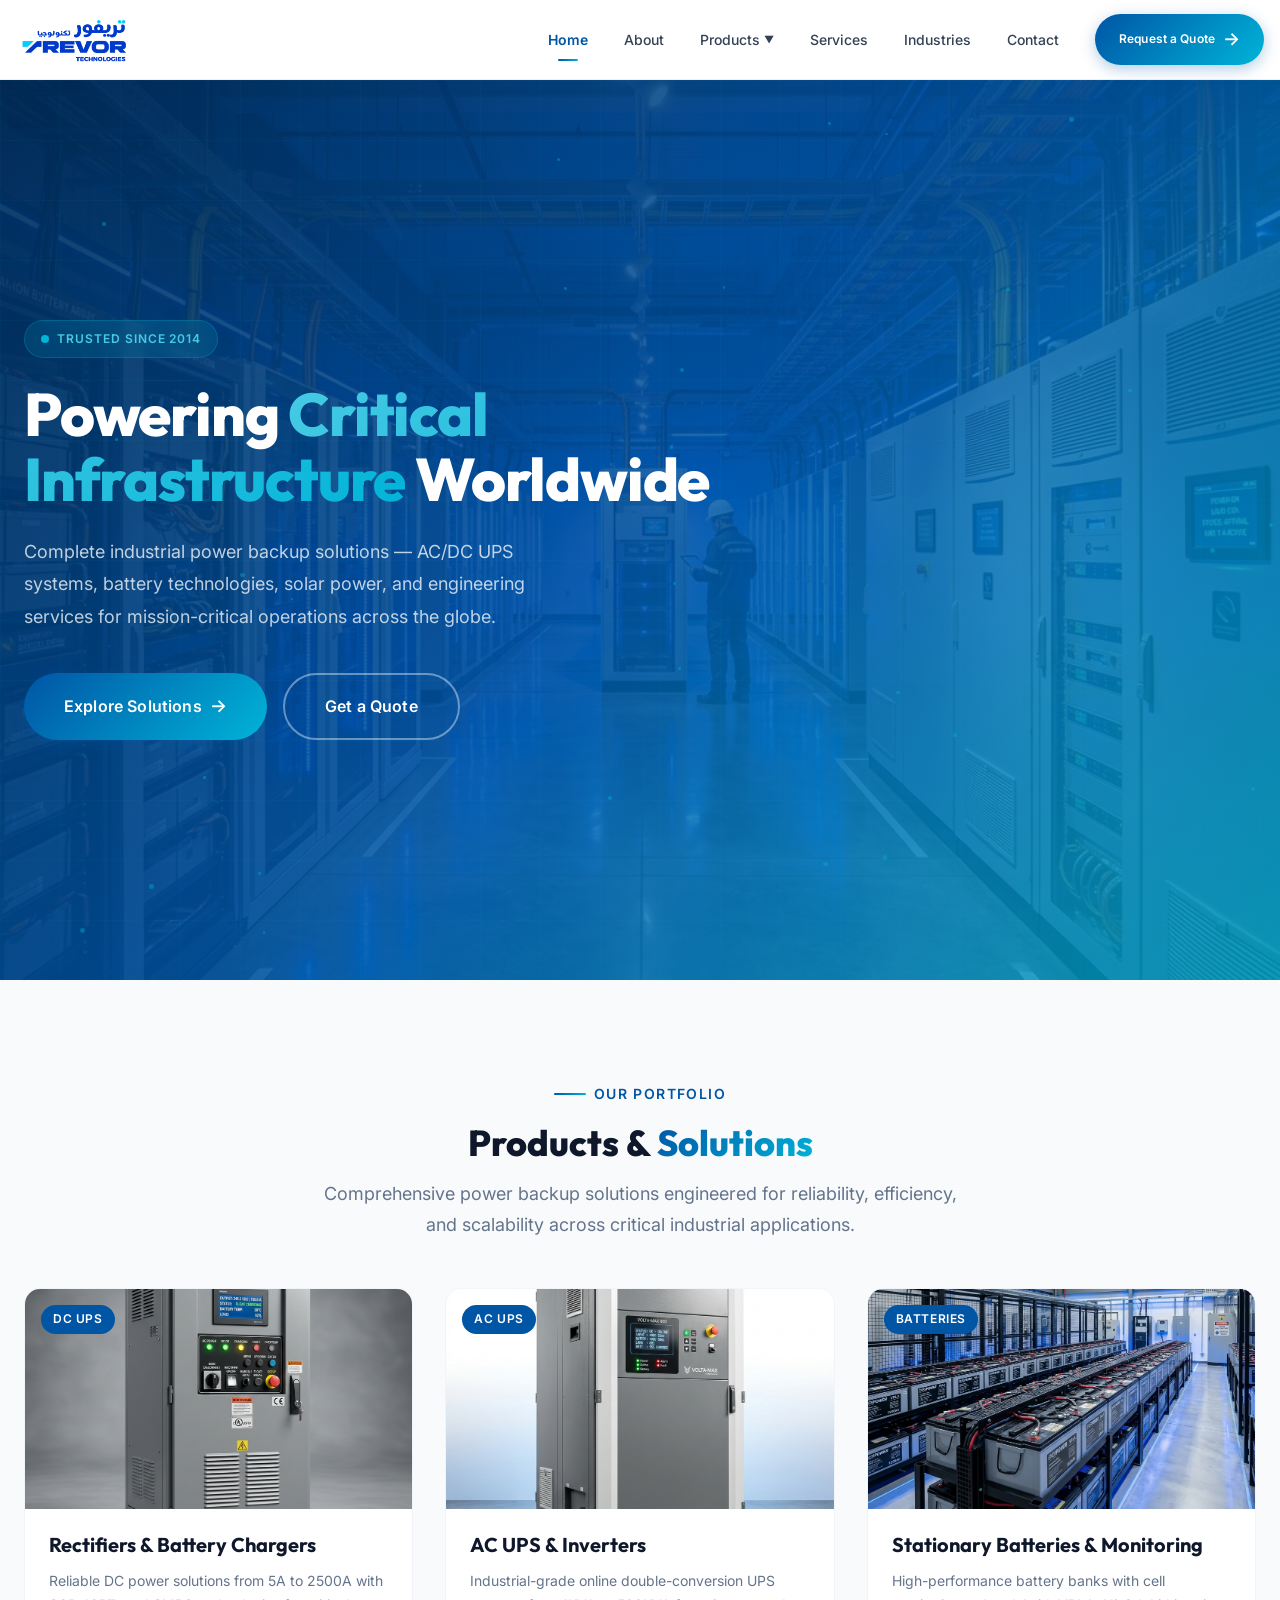
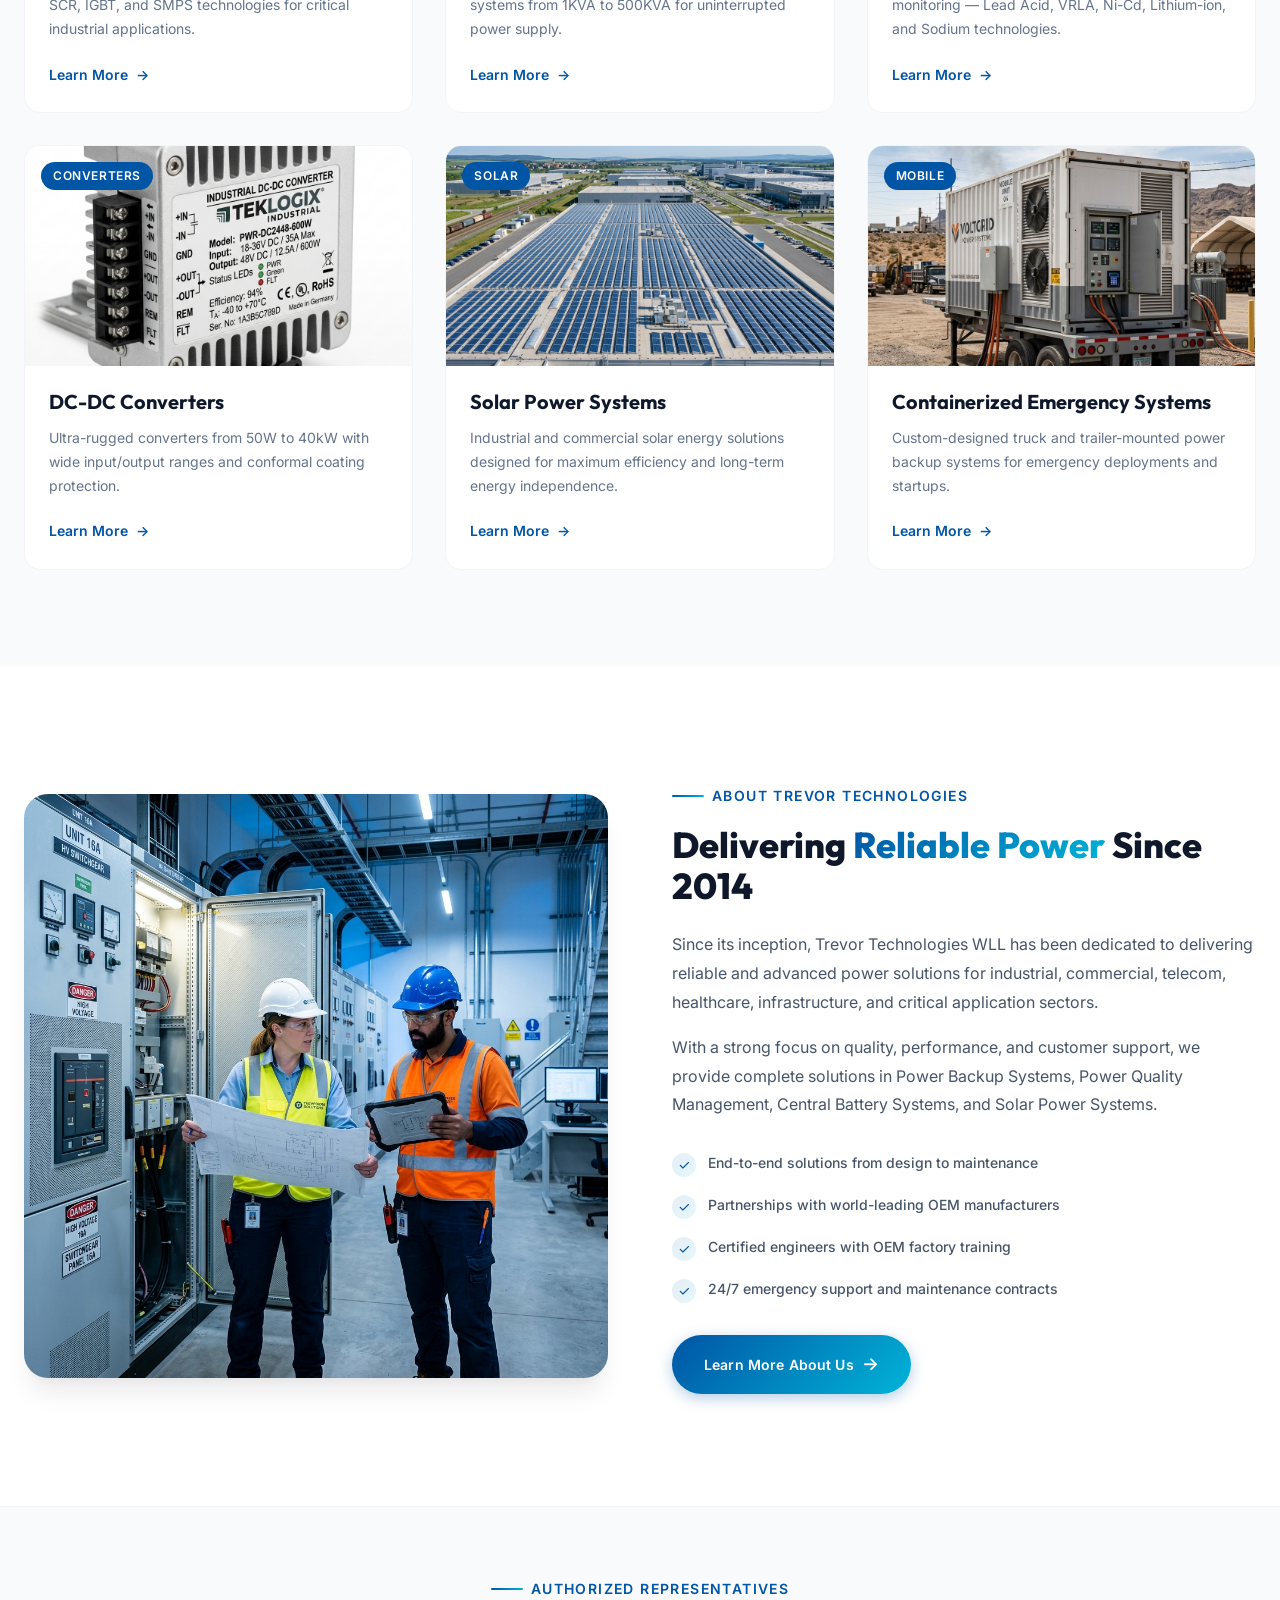
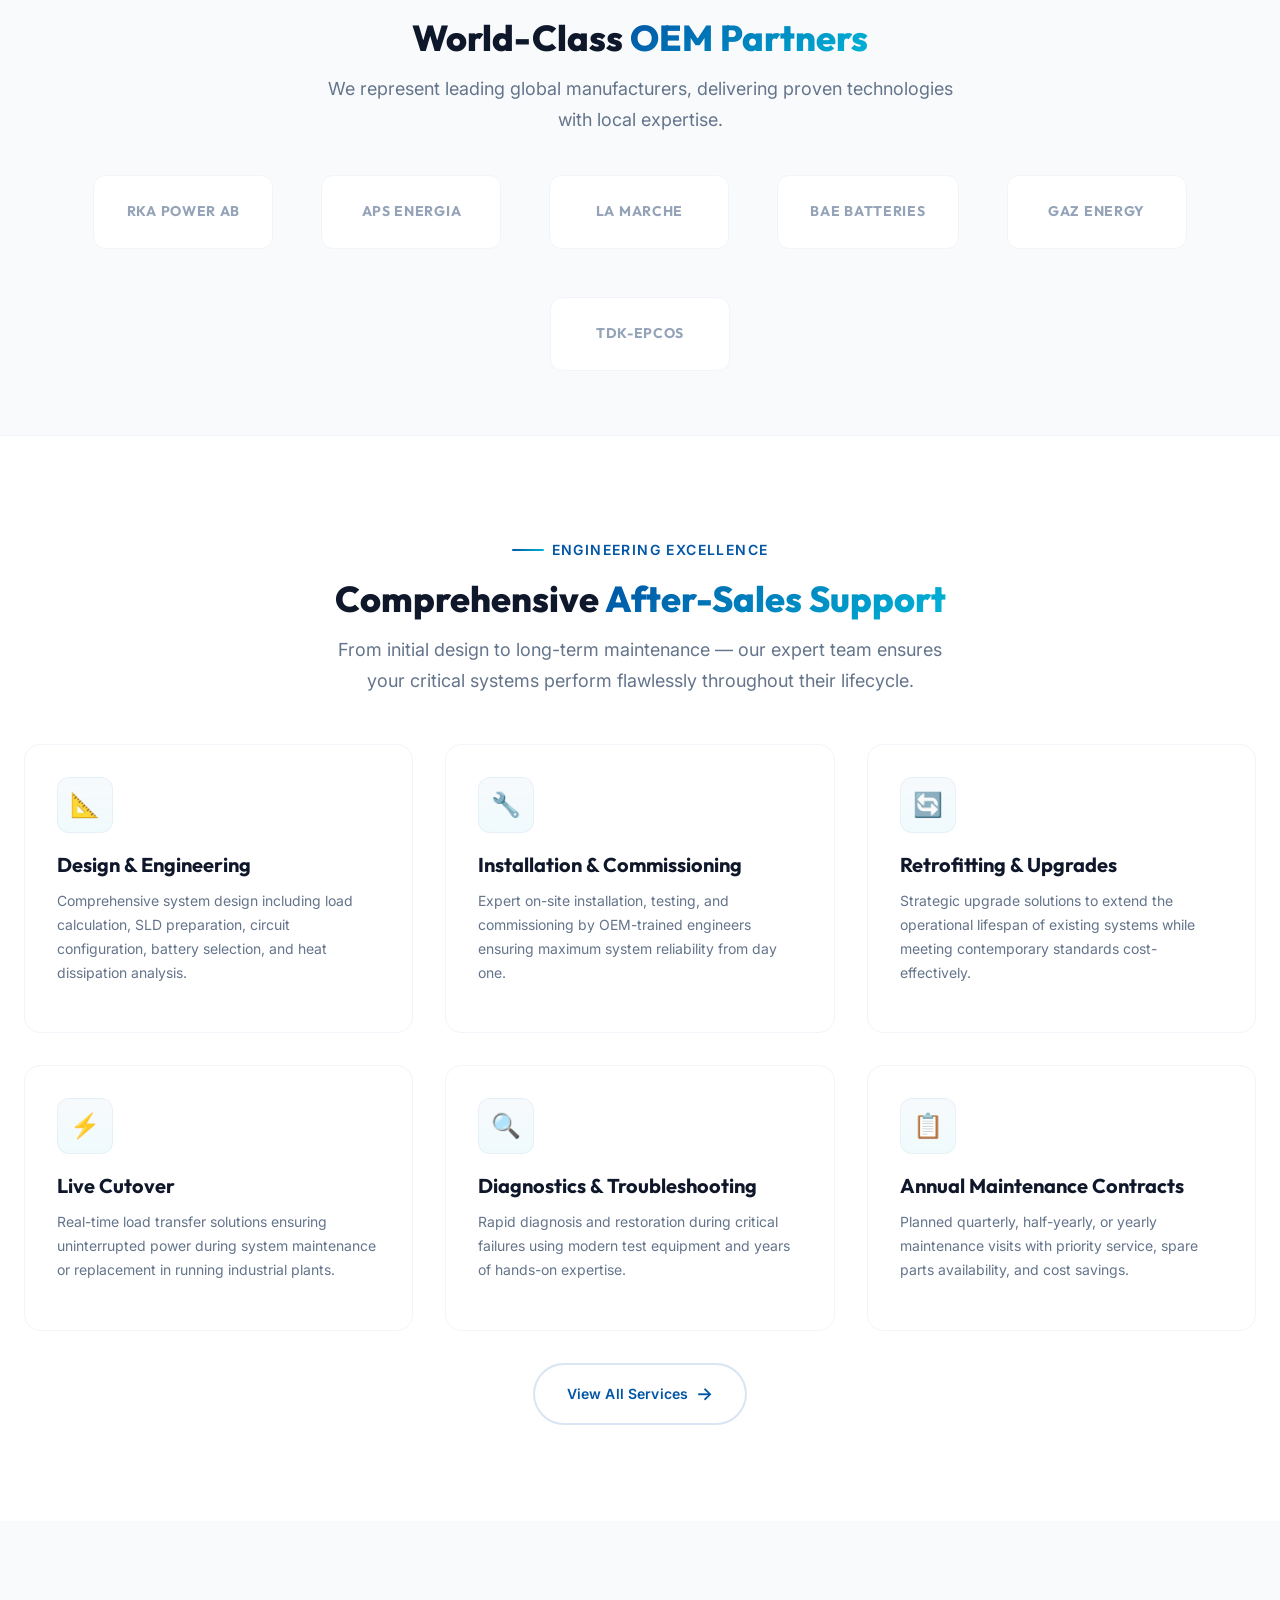
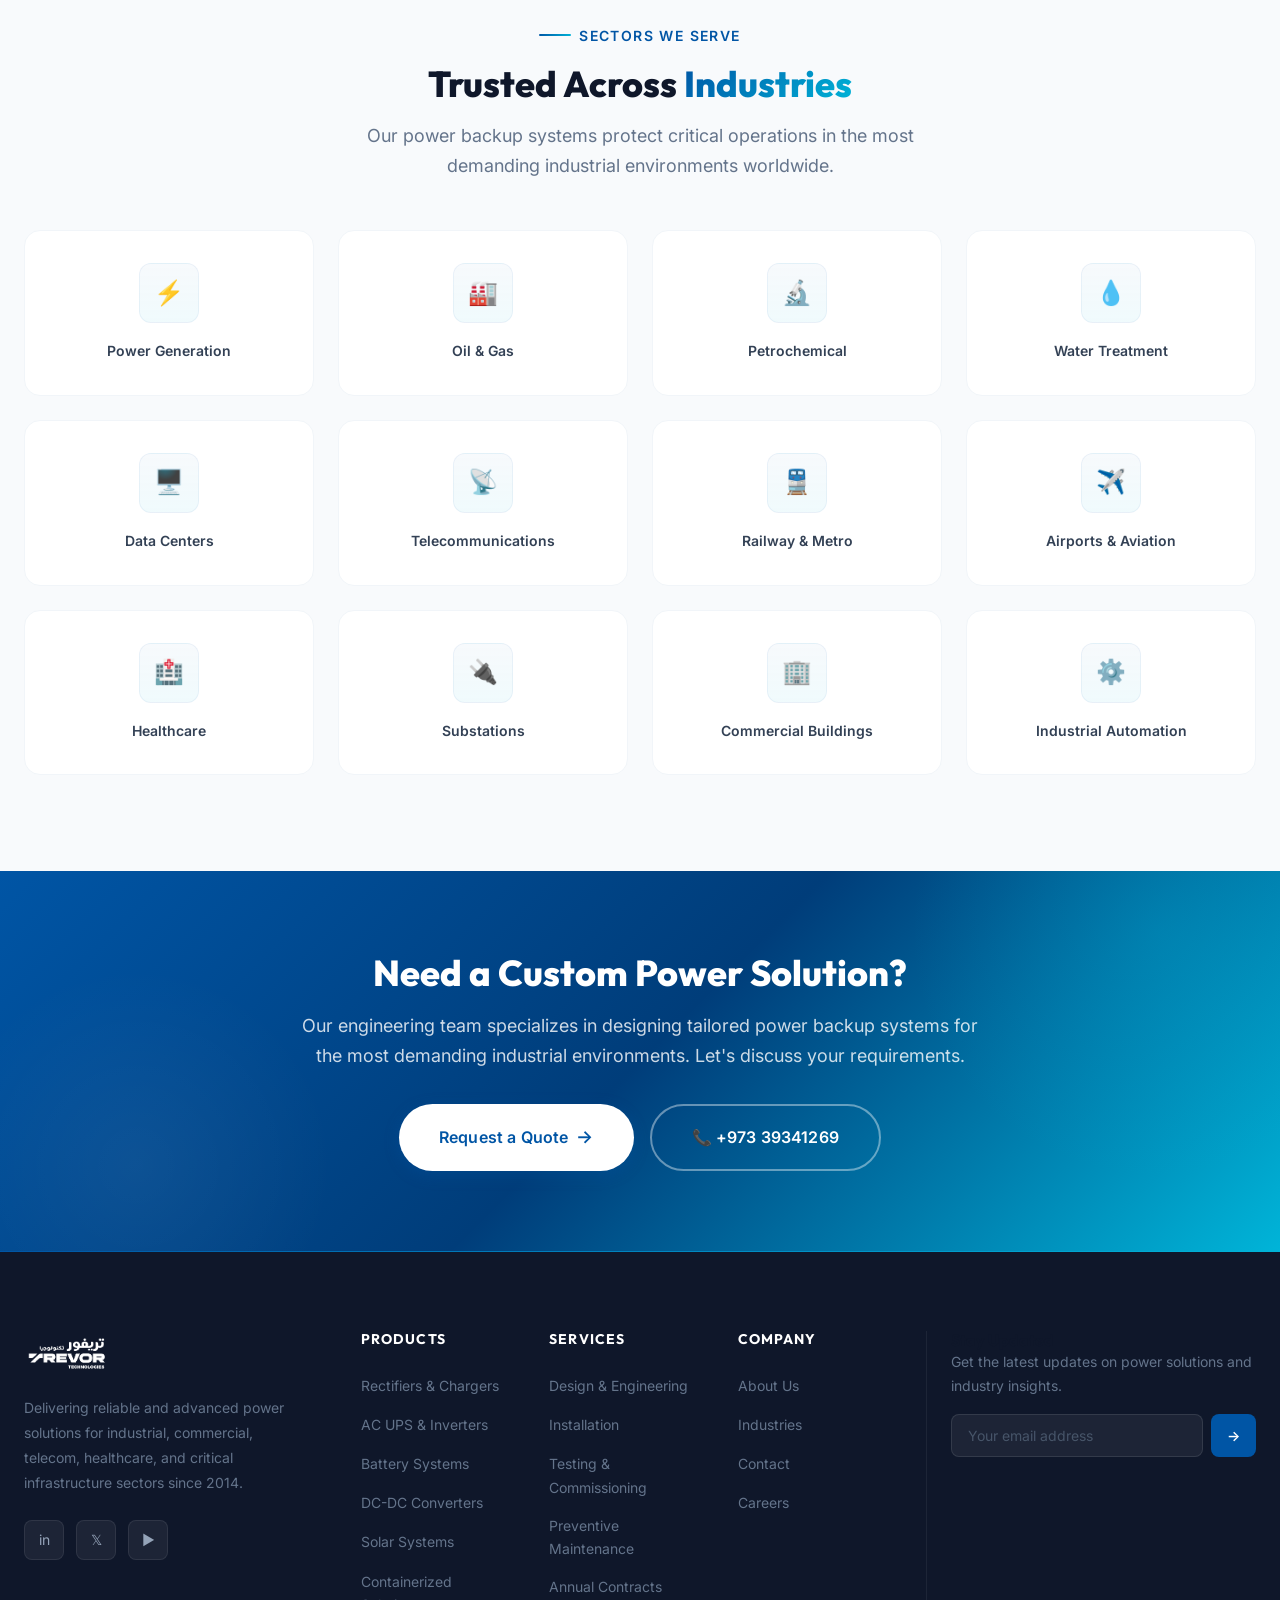
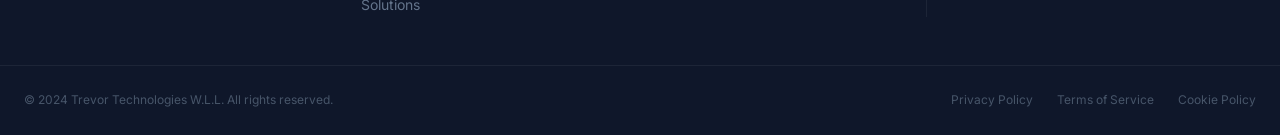
==== commit caa11351: "logo change" ====
--- a/index.html
+++ b/index.html
@@ -7,7 +7,7 @@
   <meta name="keywords" content="UPS, power backup, rectifiers, battery systems, solar power, DC-DC converters, industrial power, Trevor Technologies">
   <title>Trevor Technologies WLL — Industrial Power Backup & Critical Infrastructure Solutions</title>
   <link rel="stylesheet" href="style.css">
-  <link rel="icon" type="image/png" href="assets/logo.png">
+  <link rel="icon" type="image/png" href="assets/trevor-logo.png">
 </head>
 <body>
 
@@ -15,7 +15,7 @@
   <nav class="navbar" id="navbar">
     <div class="container">
       <a href="index.html" class="nav-logo">
-        <img src="assets/logo.png" alt="Trevor Technologies">
+        <img src="assets/trevor-logo.png" alt="Trevor Technologies">
       </a>
       <div class="nav-links" id="navLinks">
         <a href="index.html" class="nav-link active">Home</a>
@@ -421,7 +421,7 @@
       <div class="container">
         <div class="footer-grid">
           <div class="footer-brand">
-            <img src="assets/logo.png" alt="Trevor Technologies">
+            <img src="assets/trevor-logo.png" alt="Trevor Technologies">
             <p>Delivering reliable and advanced power solutions for industrial, commercial, telecom, healthcare, and critical infrastructure sectors since 2014.</p>
             <div class="footer-social">
               <a href="#" aria-label="LinkedIn">in</a>
--- a/style.css
+++ b/style.css
@@ -312,6 +312,8 @@
   align-items: center;
   justify-content: space-between;
   height: 100%;
+  max-width: 100%;
+  padding: 0 var(--space-4);
 }
 
 .nav-logo {
@@ -321,7 +323,7 @@
 }
 
 .nav-logo img {
-  height: 72px;
+  height: 60px;
   width: auto;
   transition: height var(--transition-base);
 }
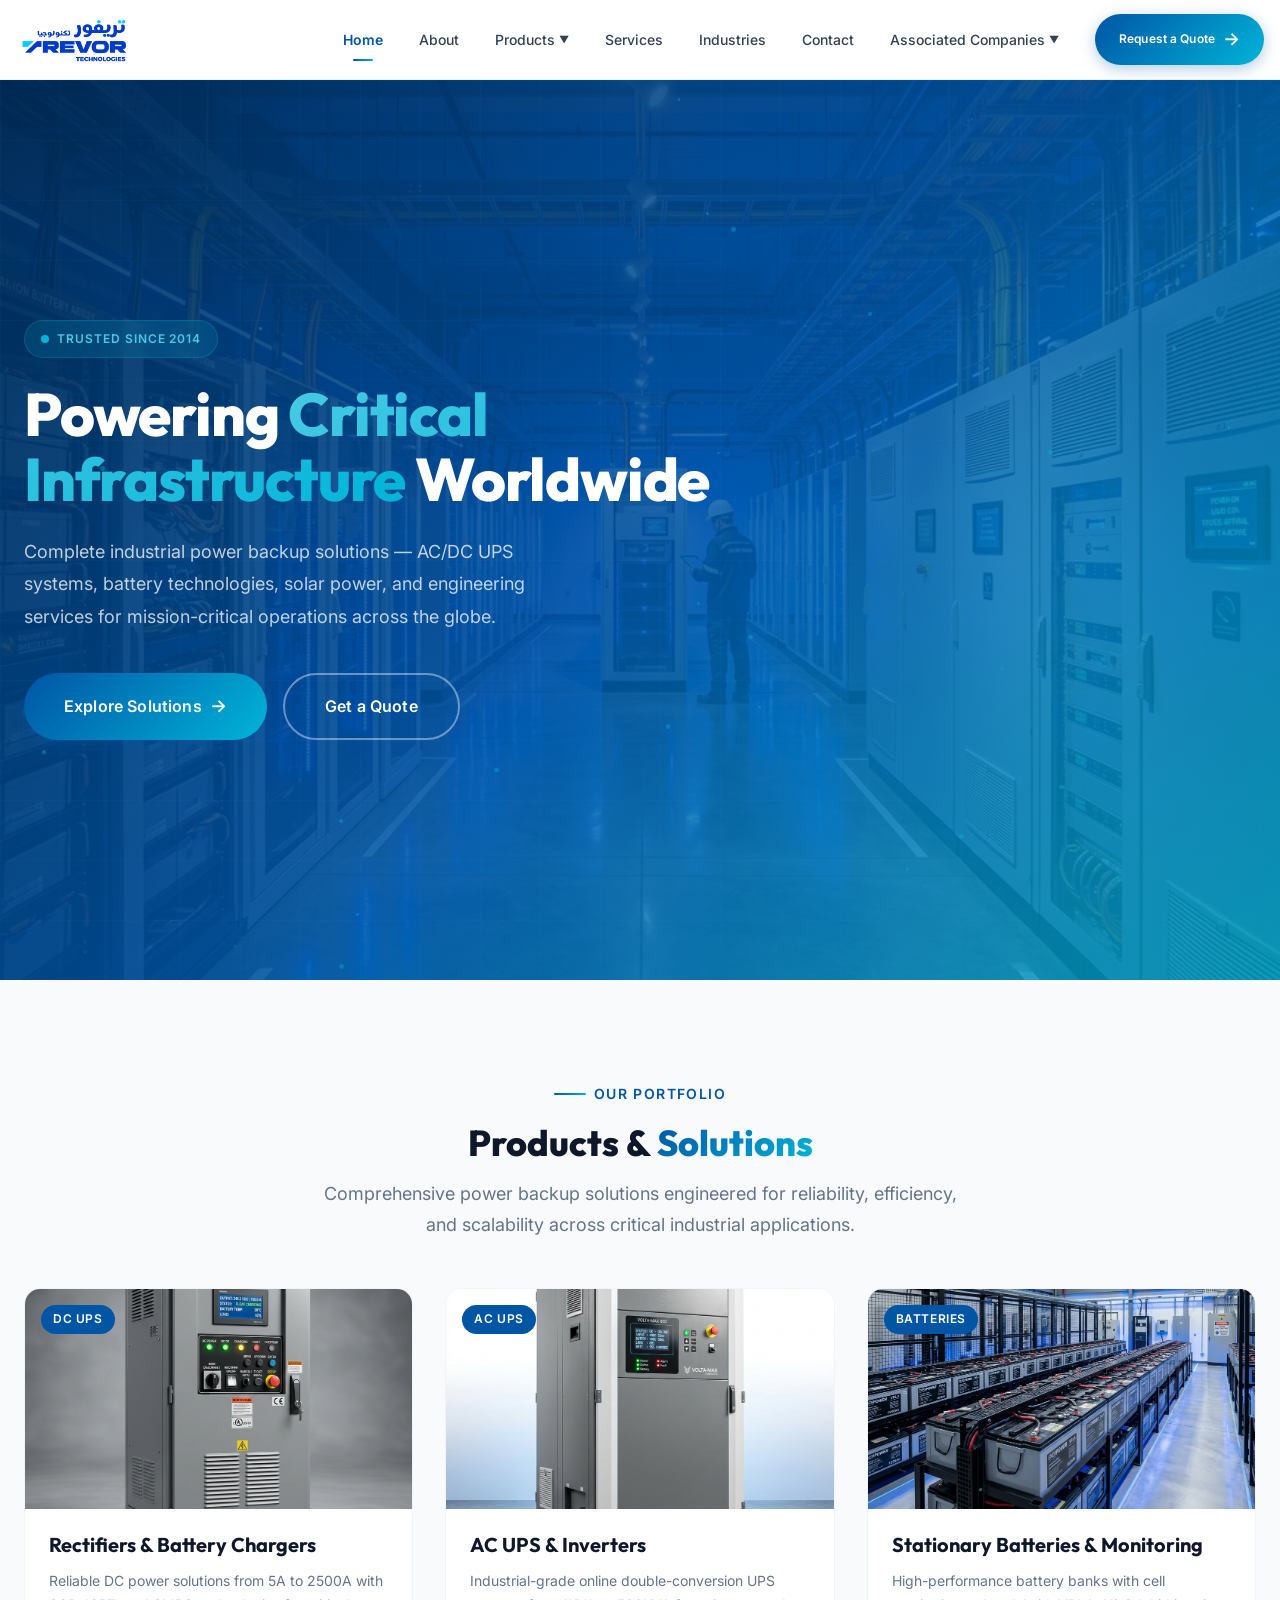
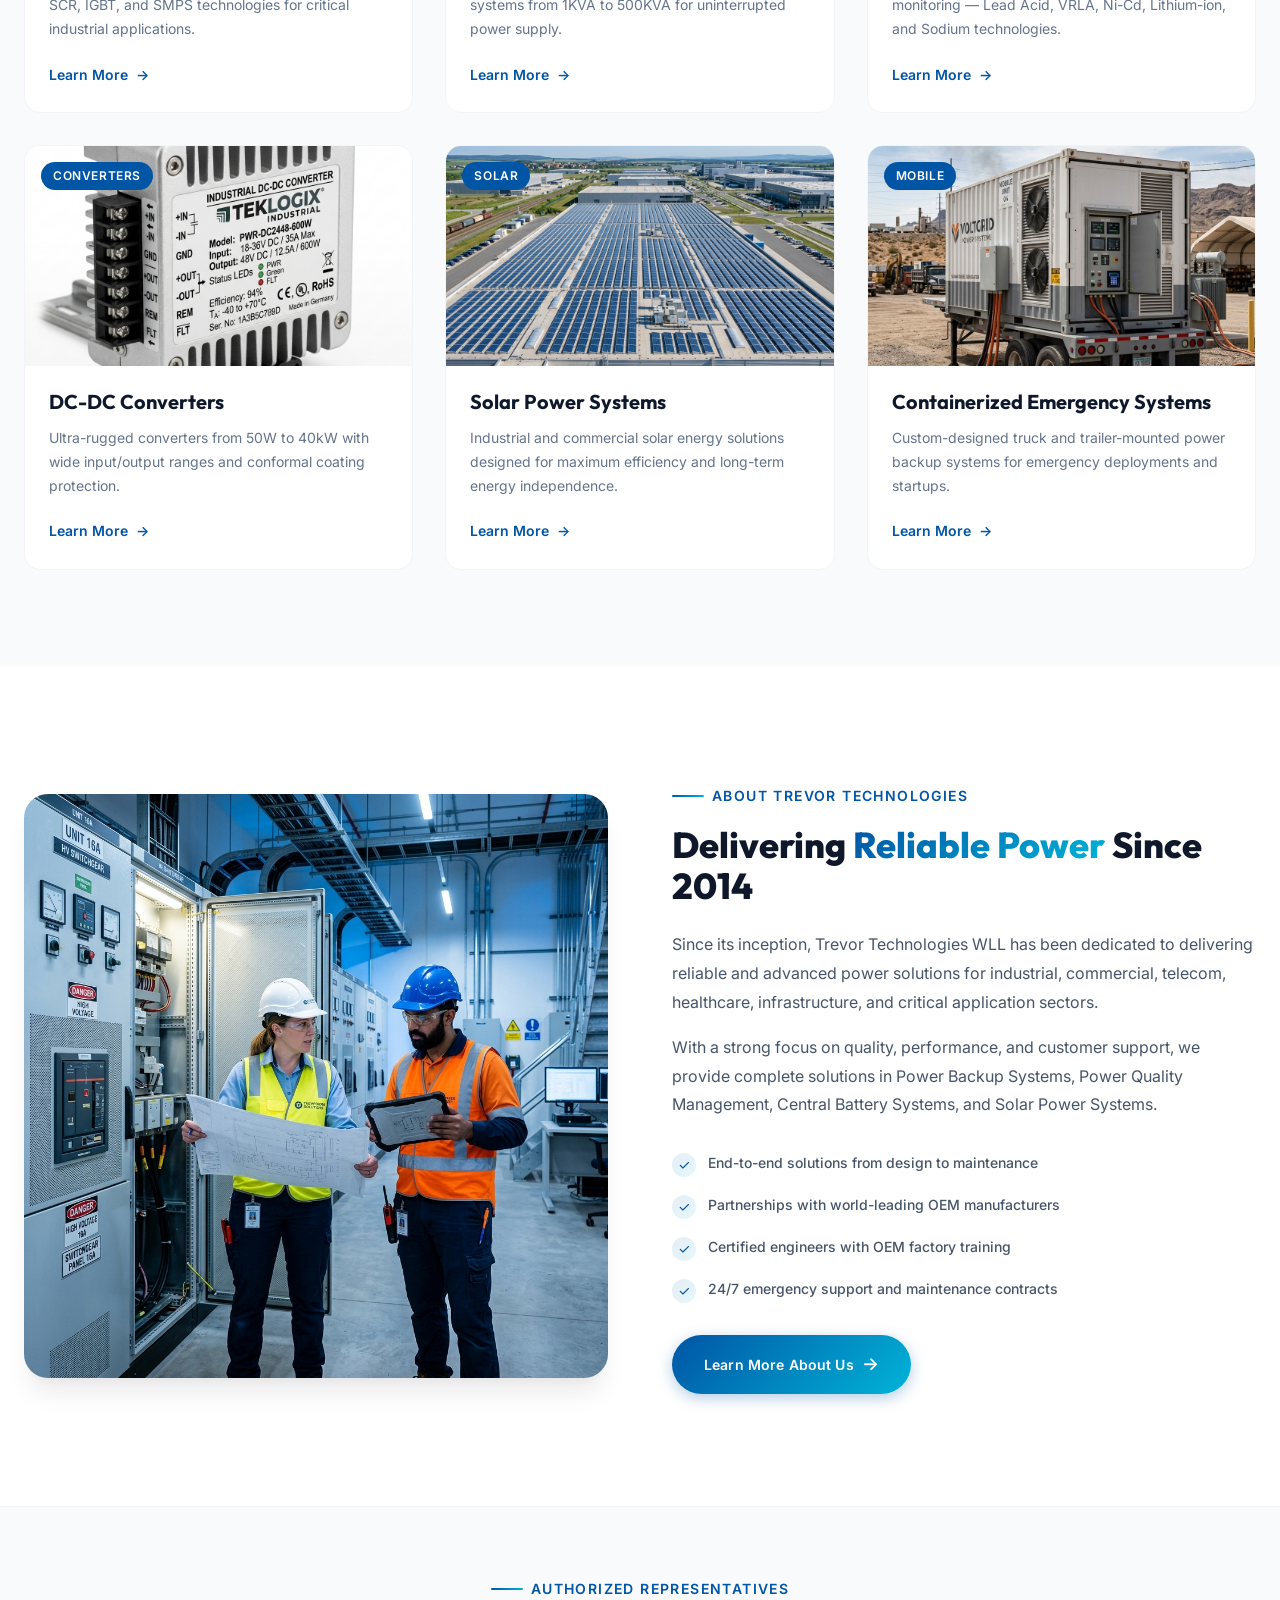
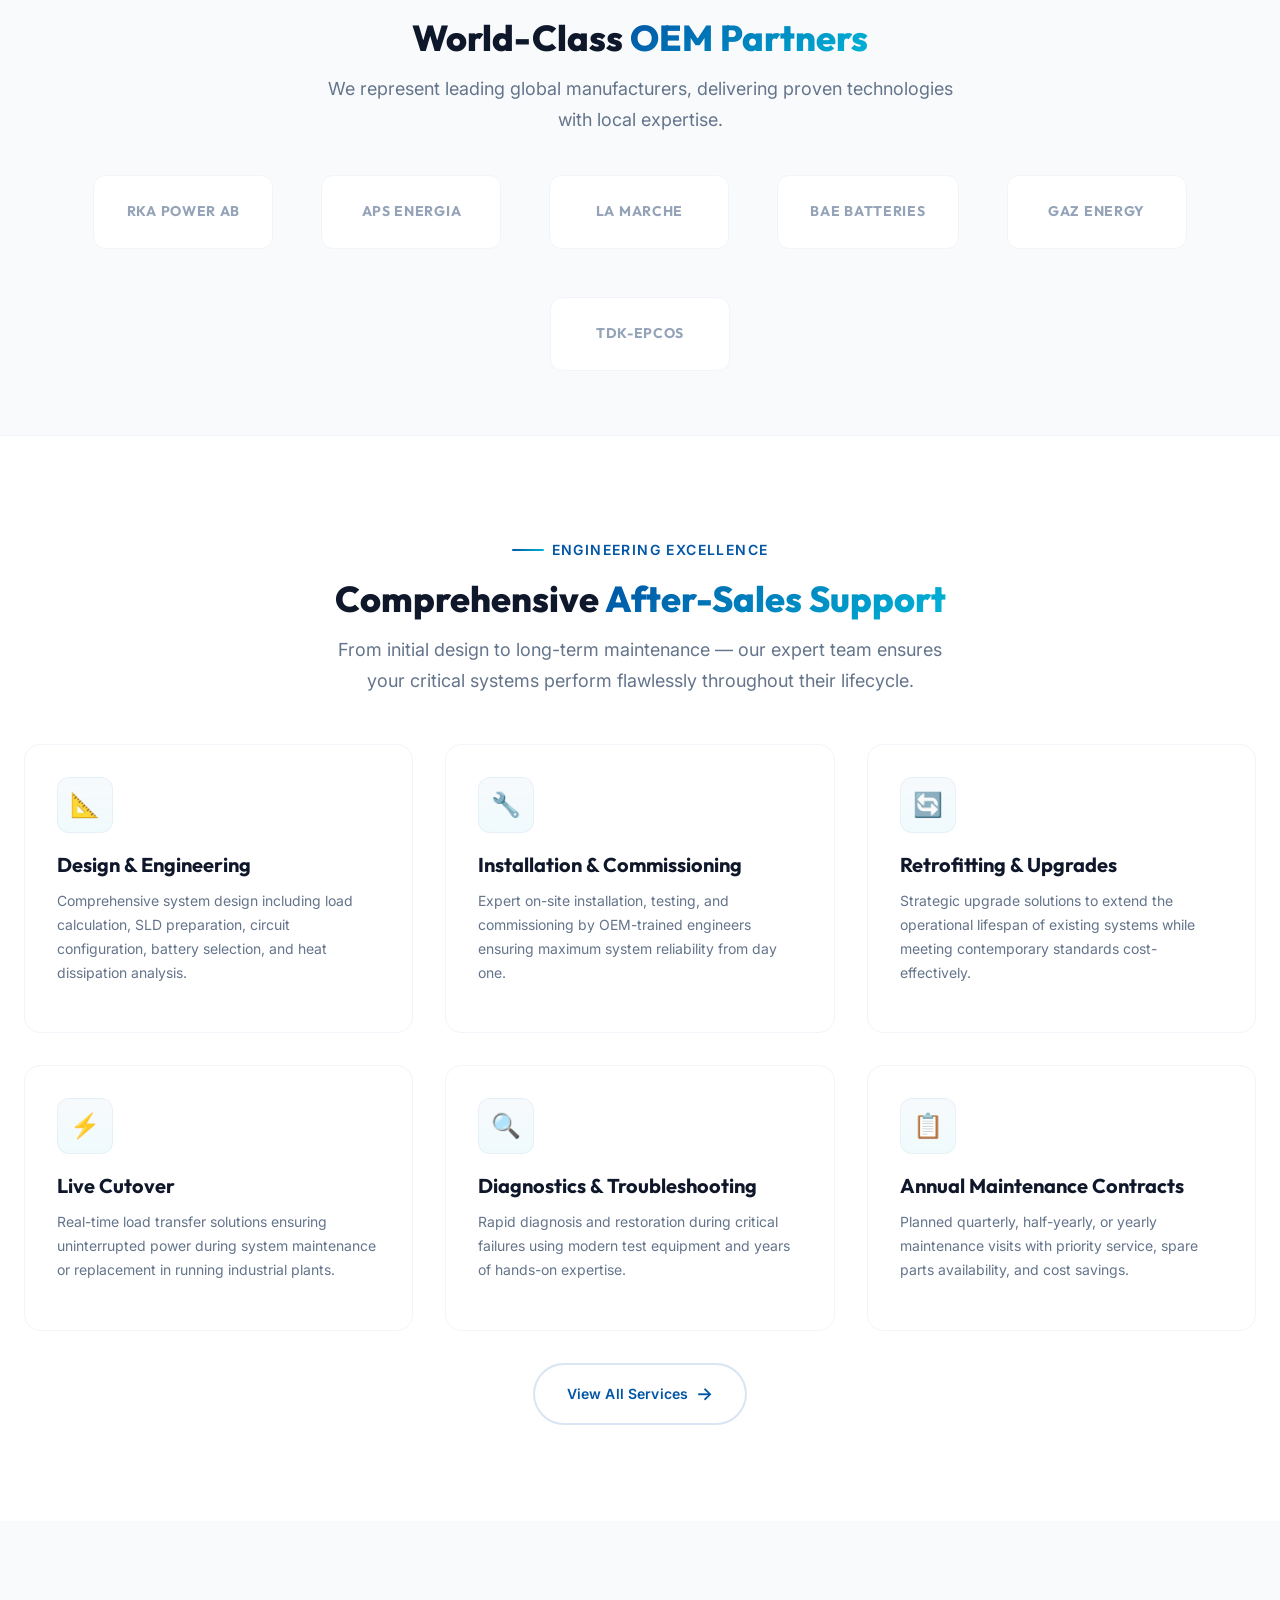
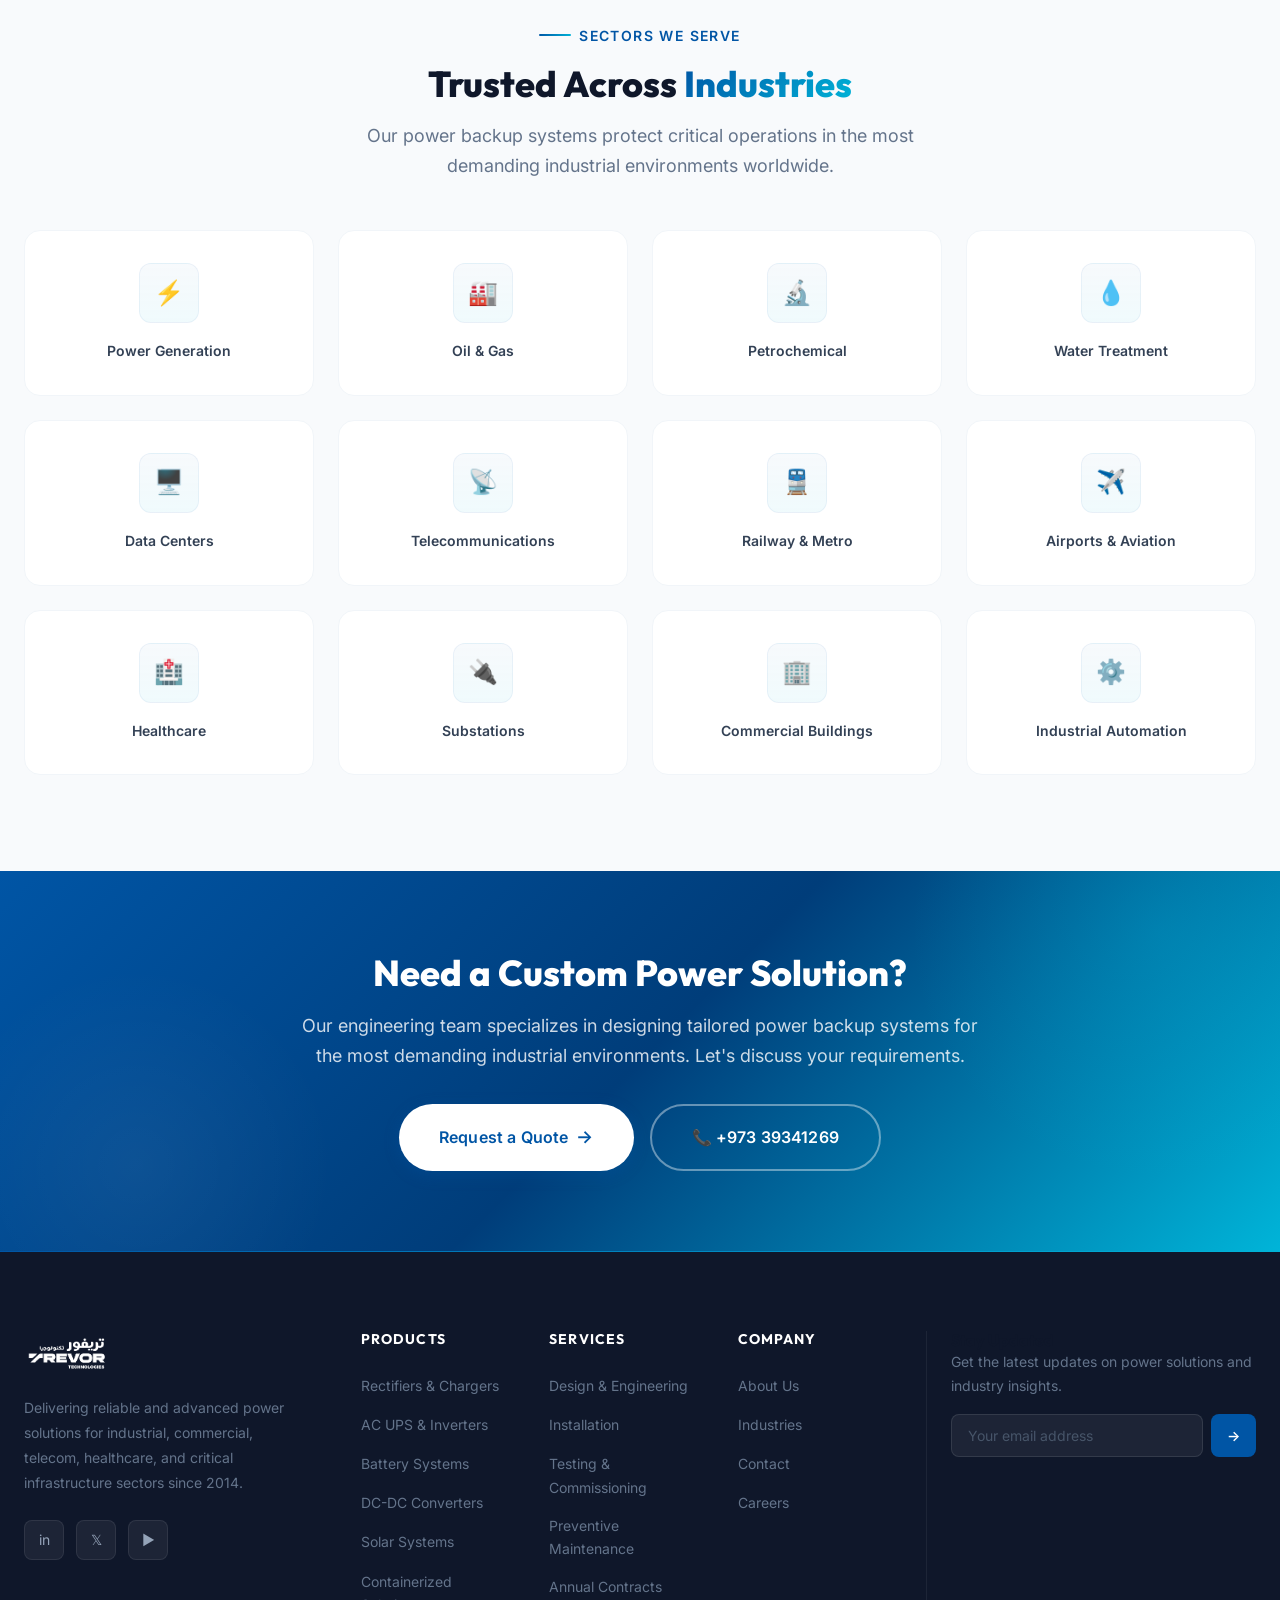
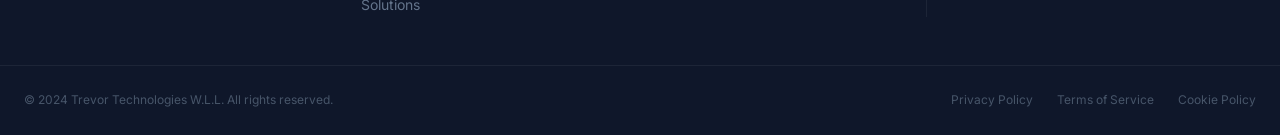
==== commit e54d97b6: "Add Associated Companies tab and page - Add 'Associated Companies' dropdown nav item to all 12 HTML " ====
--- a/index.html
+++ b/index.html
@@ -70,7 +70,33 @@
         <a href="services.html" class="nav-link">Services</a>
         <a href="industries.html" class="nav-link">Industries</a>
         <a href="contact.html" class="nav-link">Contact</a>
-        <div class="nav-cta">
+                <div class="nav-dropdown">
+          <a href="associated-companies.html" class="nav-link dropdown-trigger">Associated Companies <span class="chevron">▼</span></a>
+          <div class="dropdown-menu">
+            <a href="https://ids.com.sa/" class="dropdown-item" target="_blank" rel="noopener">
+              <div class="dd-icon">🏢</div>
+              <div class="dd-text">
+                <span class="dd-title">IDS</span>
+                <span class="dd-desc">ids.com.sa</span>
+              </div>
+            </a>
+            <a href="https://winmetua.com/index.html" class="dropdown-item" target="_blank" rel="noopener">
+              <div class="dd-icon">🌐</div>
+              <div class="dd-text">
+                <span class="dd-title">Winmet</span>
+                <span class="dd-desc">winmetua.com</span>
+              </div>
+            </a>
+            <a href="https://www.powerlinesolutions.com/" class="dropdown-item" target="_blank" rel="noopener">
+              <div class="dd-icon">⚡</div>
+              <div class="dd-text">
+                <span class="dd-title">Powerline Solutions</span>
+                <span class="dd-desc">powerlinesolutions.com</span>
+              </div>
+            </a>
+          </div>
+        </div>
+<div class="nav-cta">
           <a href="contact.html" class="btn btn-primary btn-sm">Request a Quote <span class="btn-icon">→</span></a>
         </div>
       </div>
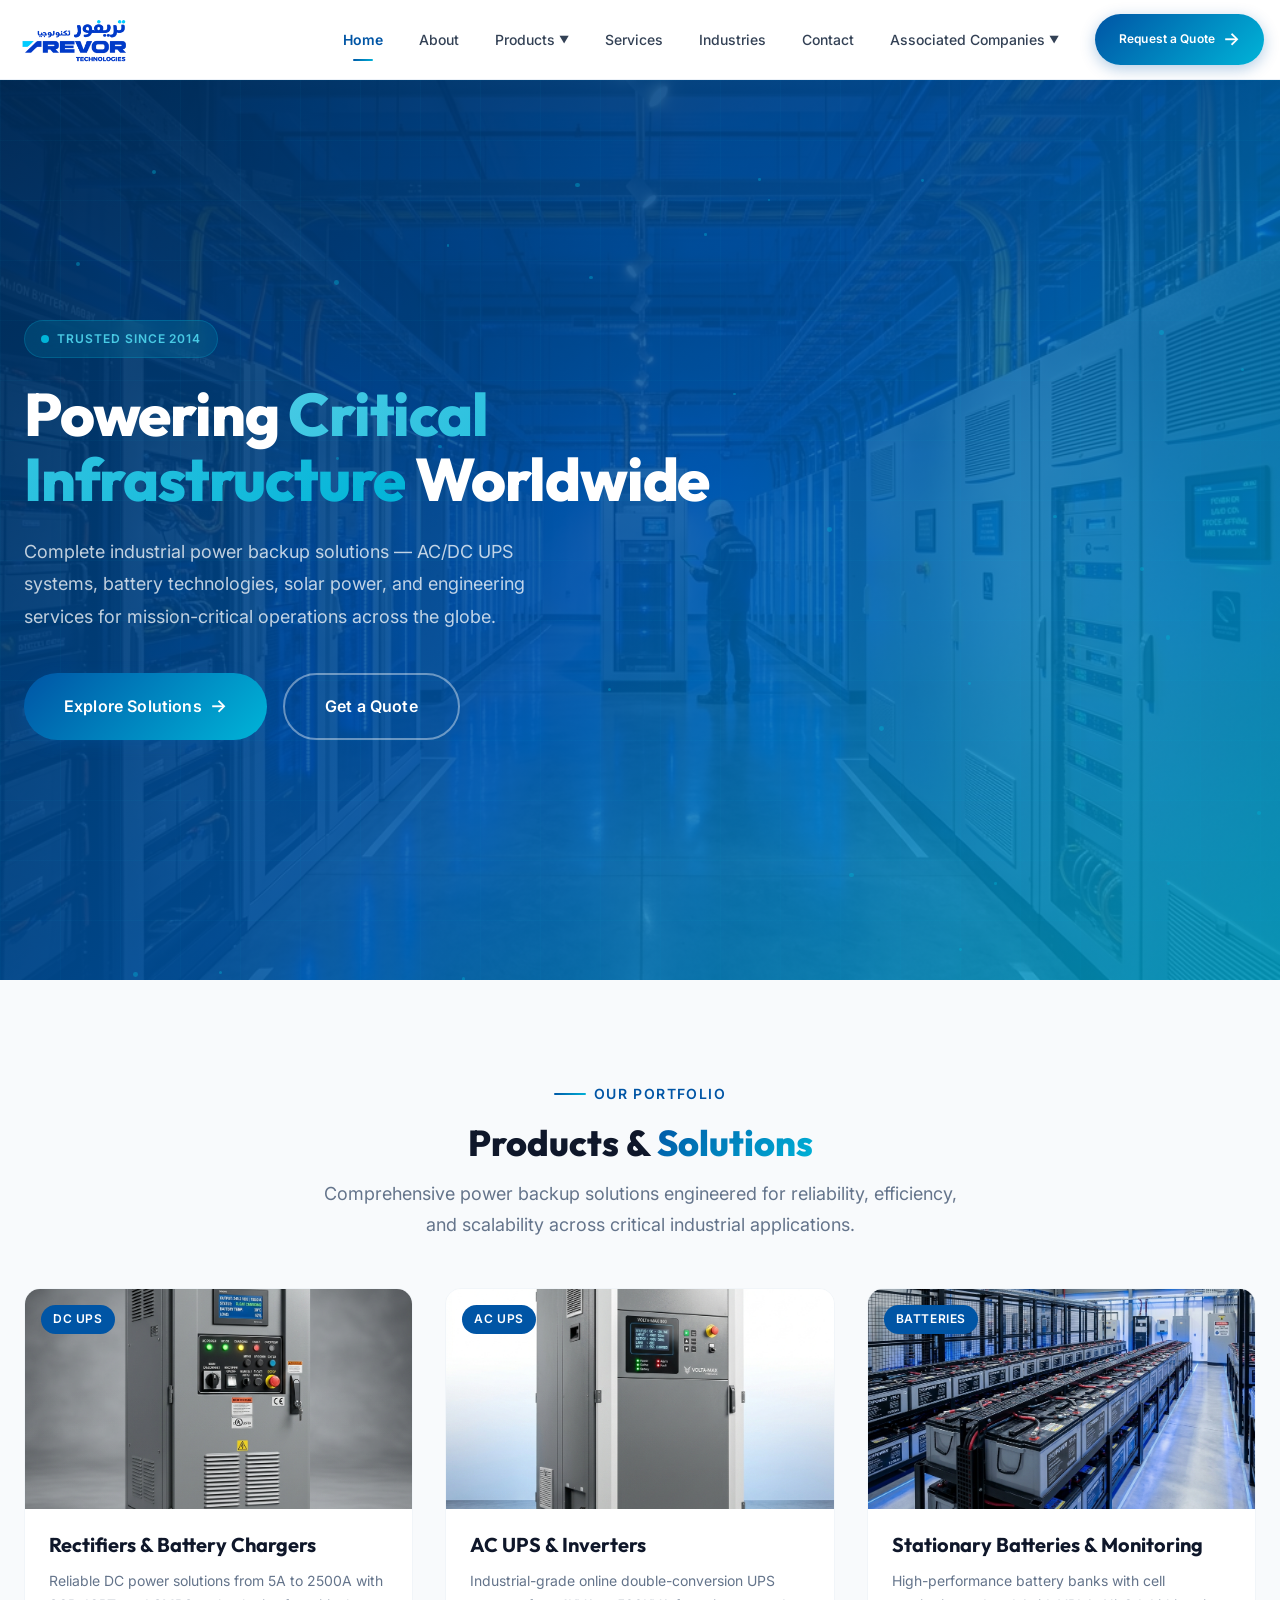
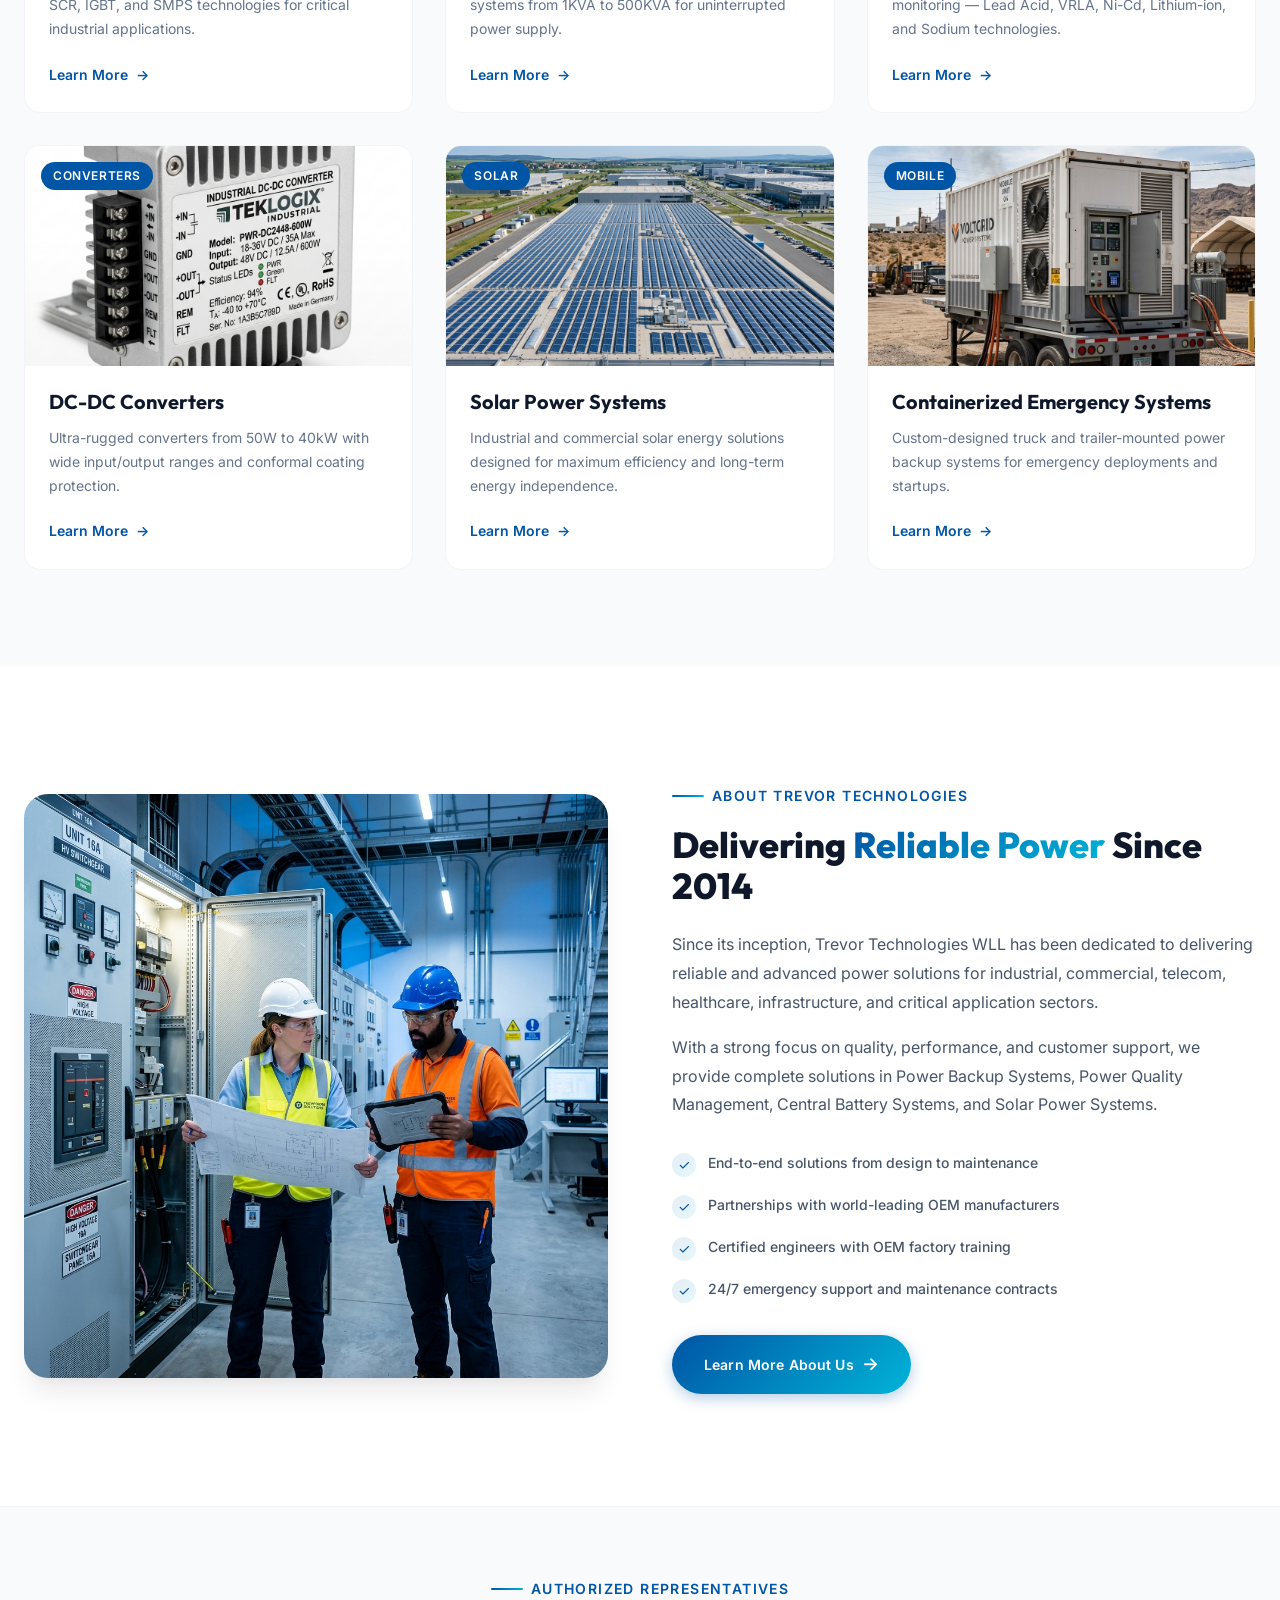
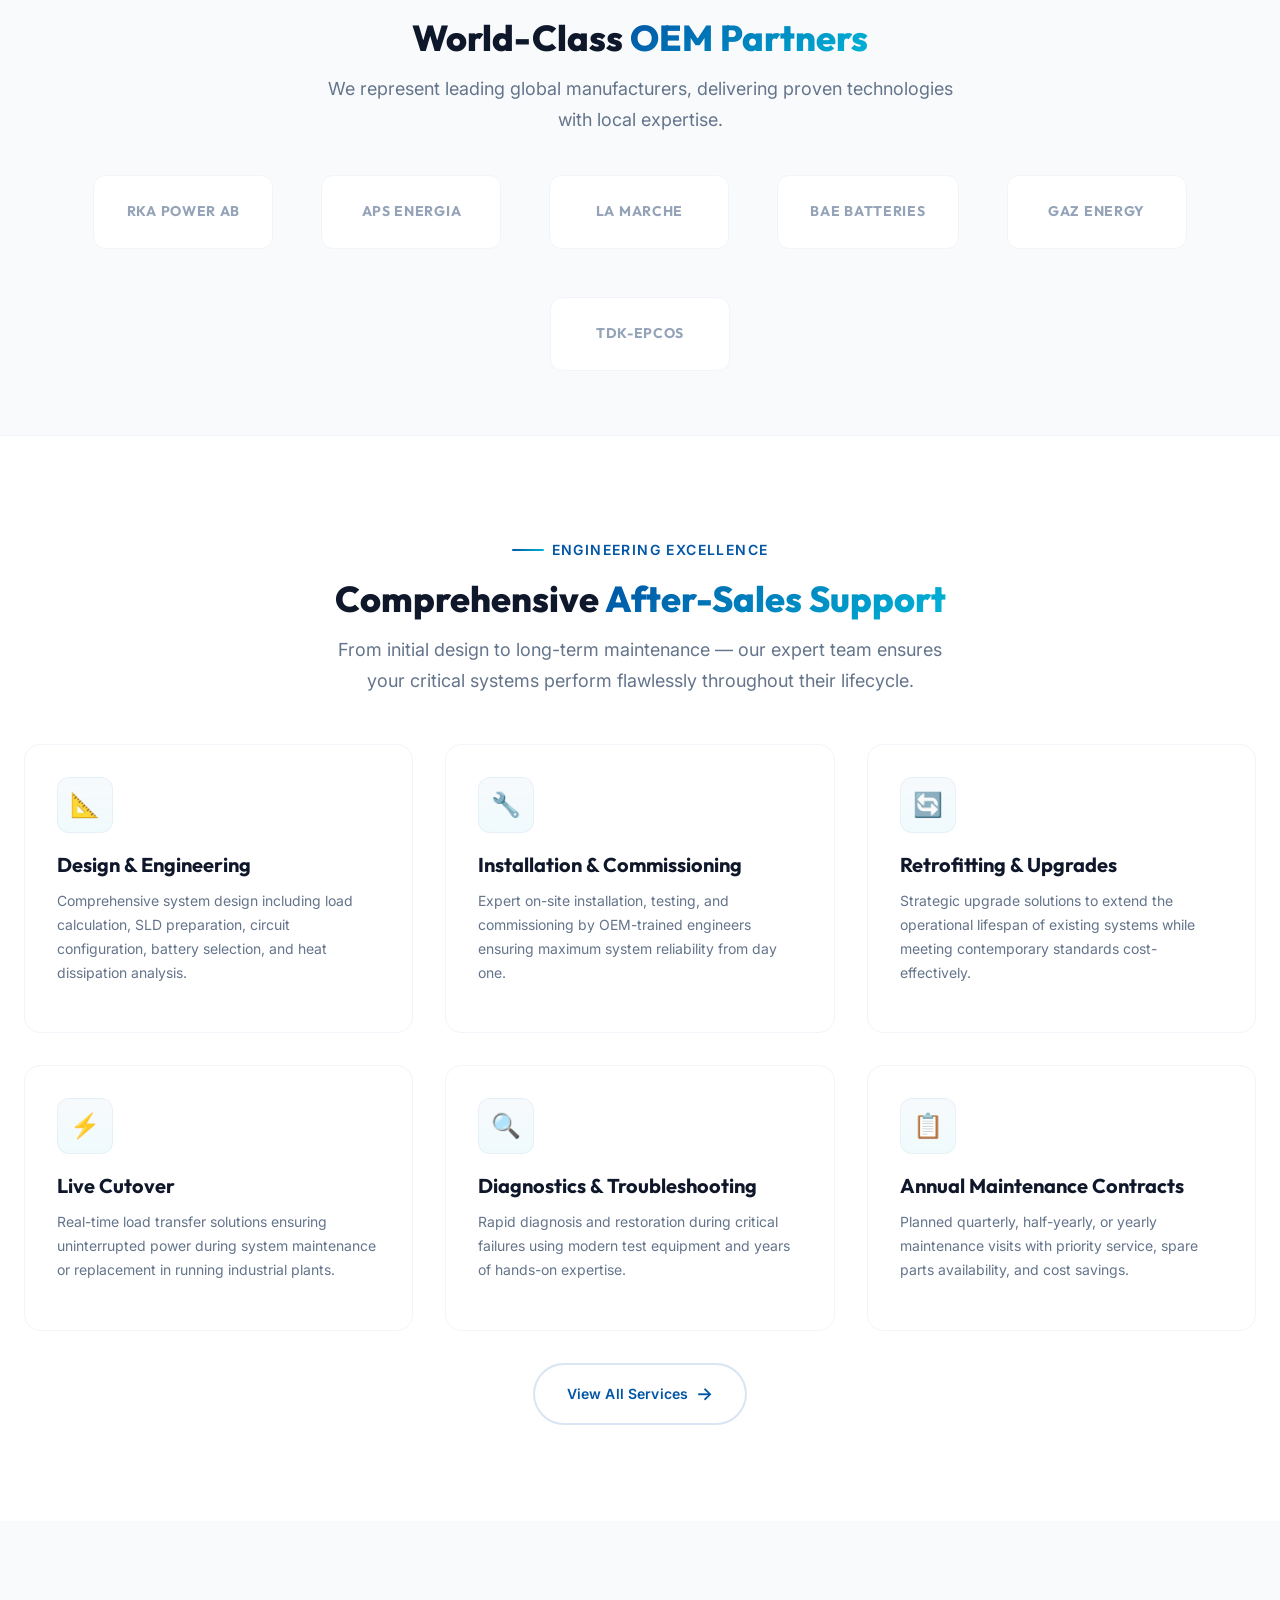
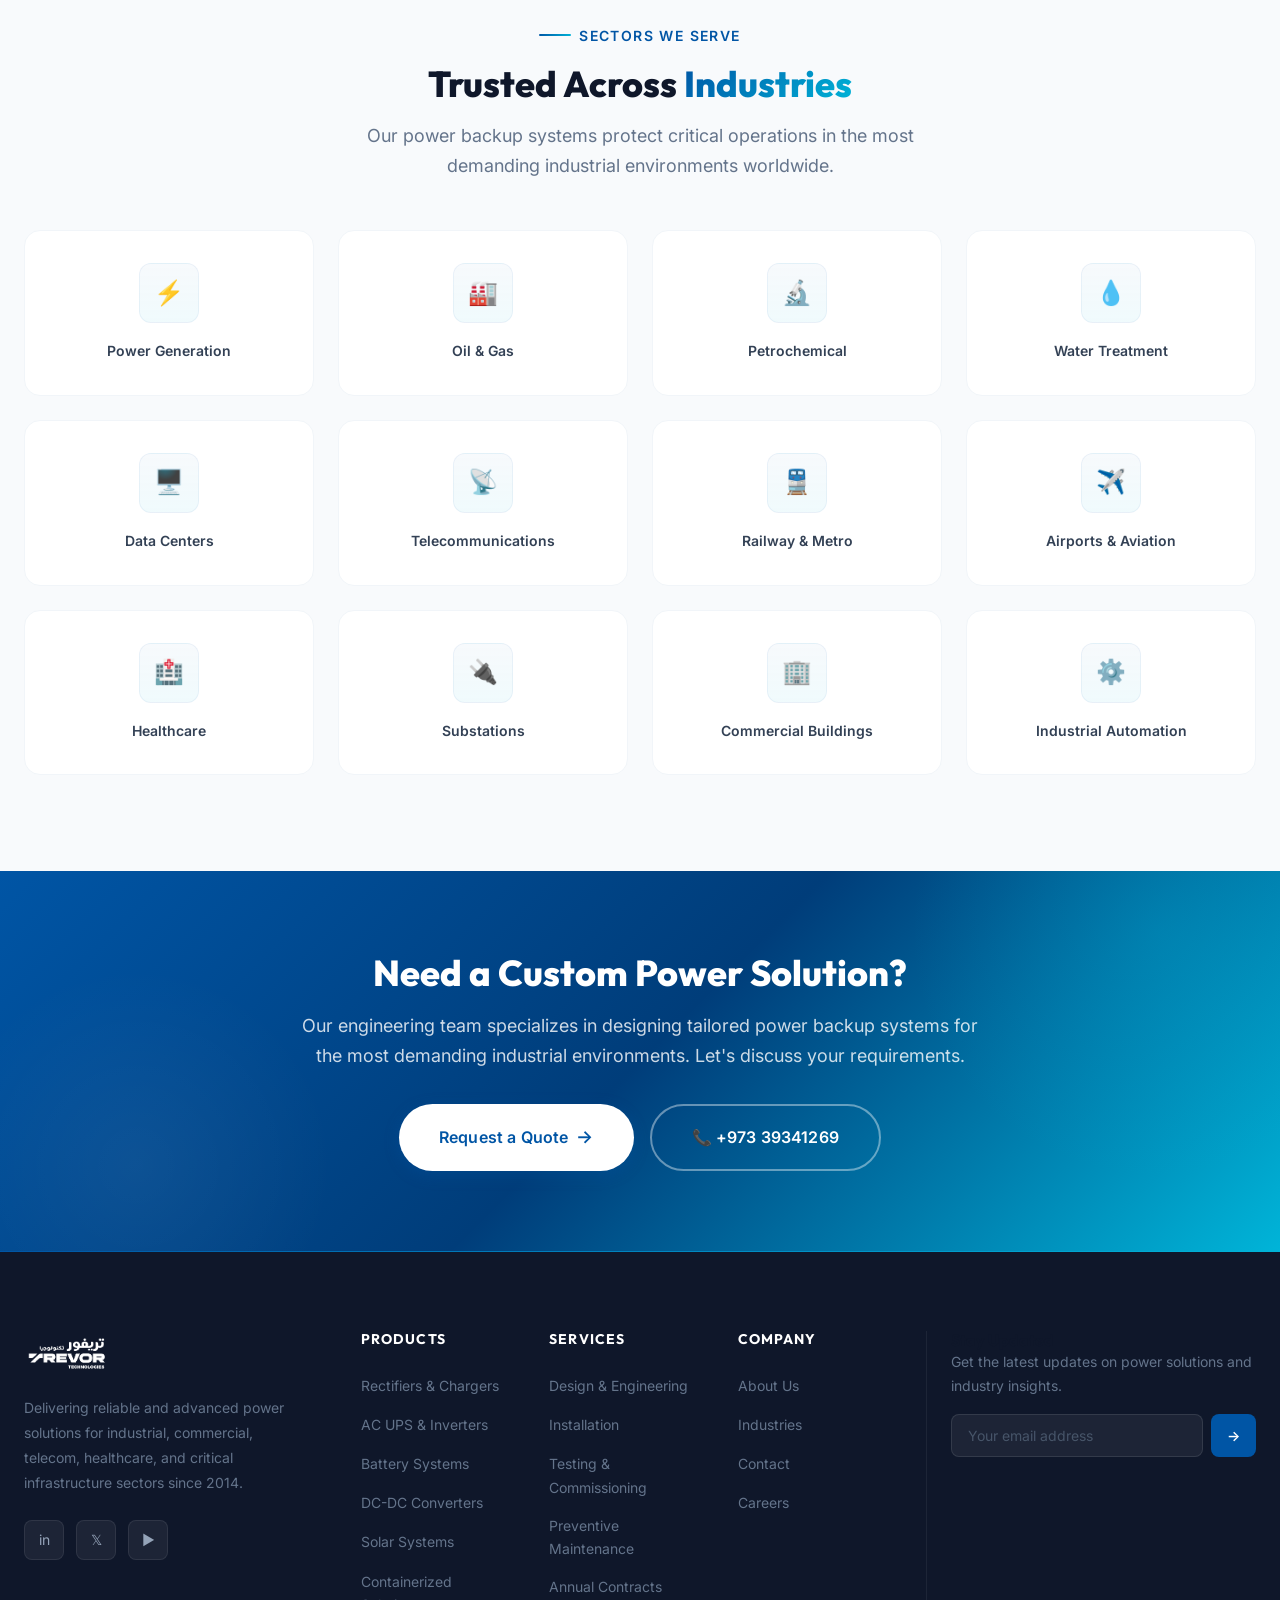
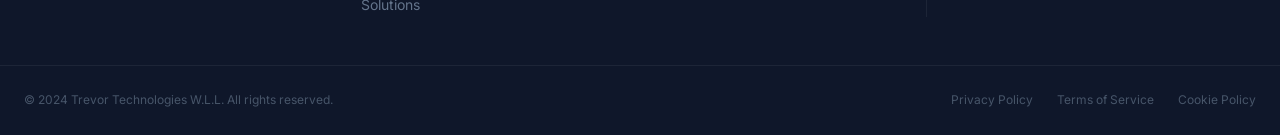
==== commit 730213af: "Update styles for responsiveness and update associated companies navigation" ====
--- a/index.html
+++ b/index.html
@@ -71,7 +71,7 @@
         <a href="industries.html" class="nav-link">Industries</a>
         <a href="contact.html" class="nav-link">Contact</a>
                 <div class="nav-dropdown">
-          <a href="associated-companies.html" class="nav-link dropdown-trigger">Associated Companies <span class="chevron">▼</span></a>
+          <a href="javascript:void(0);" class="nav-link dropdown-trigger">Associated Companies <span class="chevron">▼</span></a>
           <div class="dropdown-menu">
             <a href="https://ids.com.sa/" class="dropdown-item" target="_blank" rel="noopener">
               <div class="dd-icon">🏢</div>
--- a/style.css
+++ b/style.css
@@ -120,6 +120,7 @@
   scroll-behavior: smooth;
   font-size: 16px;
   -webkit-text-size-adjust: 100%;
+  overflow-x: hidden;
 }
 
 body {
@@ -2150,6 +2151,14 @@
   .split-section.reverse { direction: ltr; }
   .split-image { min-height: 300px; }
 
+  .specs-table {
+    display: block;
+    width: 100%;
+    overflow-x: auto;
+    white-space: nowrap;
+    -webkit-overflow-scrolling: touch;
+  }
+
   .carousel-container {
     position: relative;
     margin: 0 calc(-1 * var(--space-6));
@@ -2191,6 +2200,20 @@
     flex: 0 0 82%;
     scroll-snap-align: center;
     margin-bottom: 0;
+  }
+
+  .split-content .product-features-grid {
+    display: grid !important;
+    overflow: visible;
+    padding: 0;
+  }
+  
+  .split-content .product-features-grid .product-feature-card {
+    flex: auto;
+  }
+  
+  .split-image img {
+    min-height: auto;
   }
 
   .carousel-nav-btn {
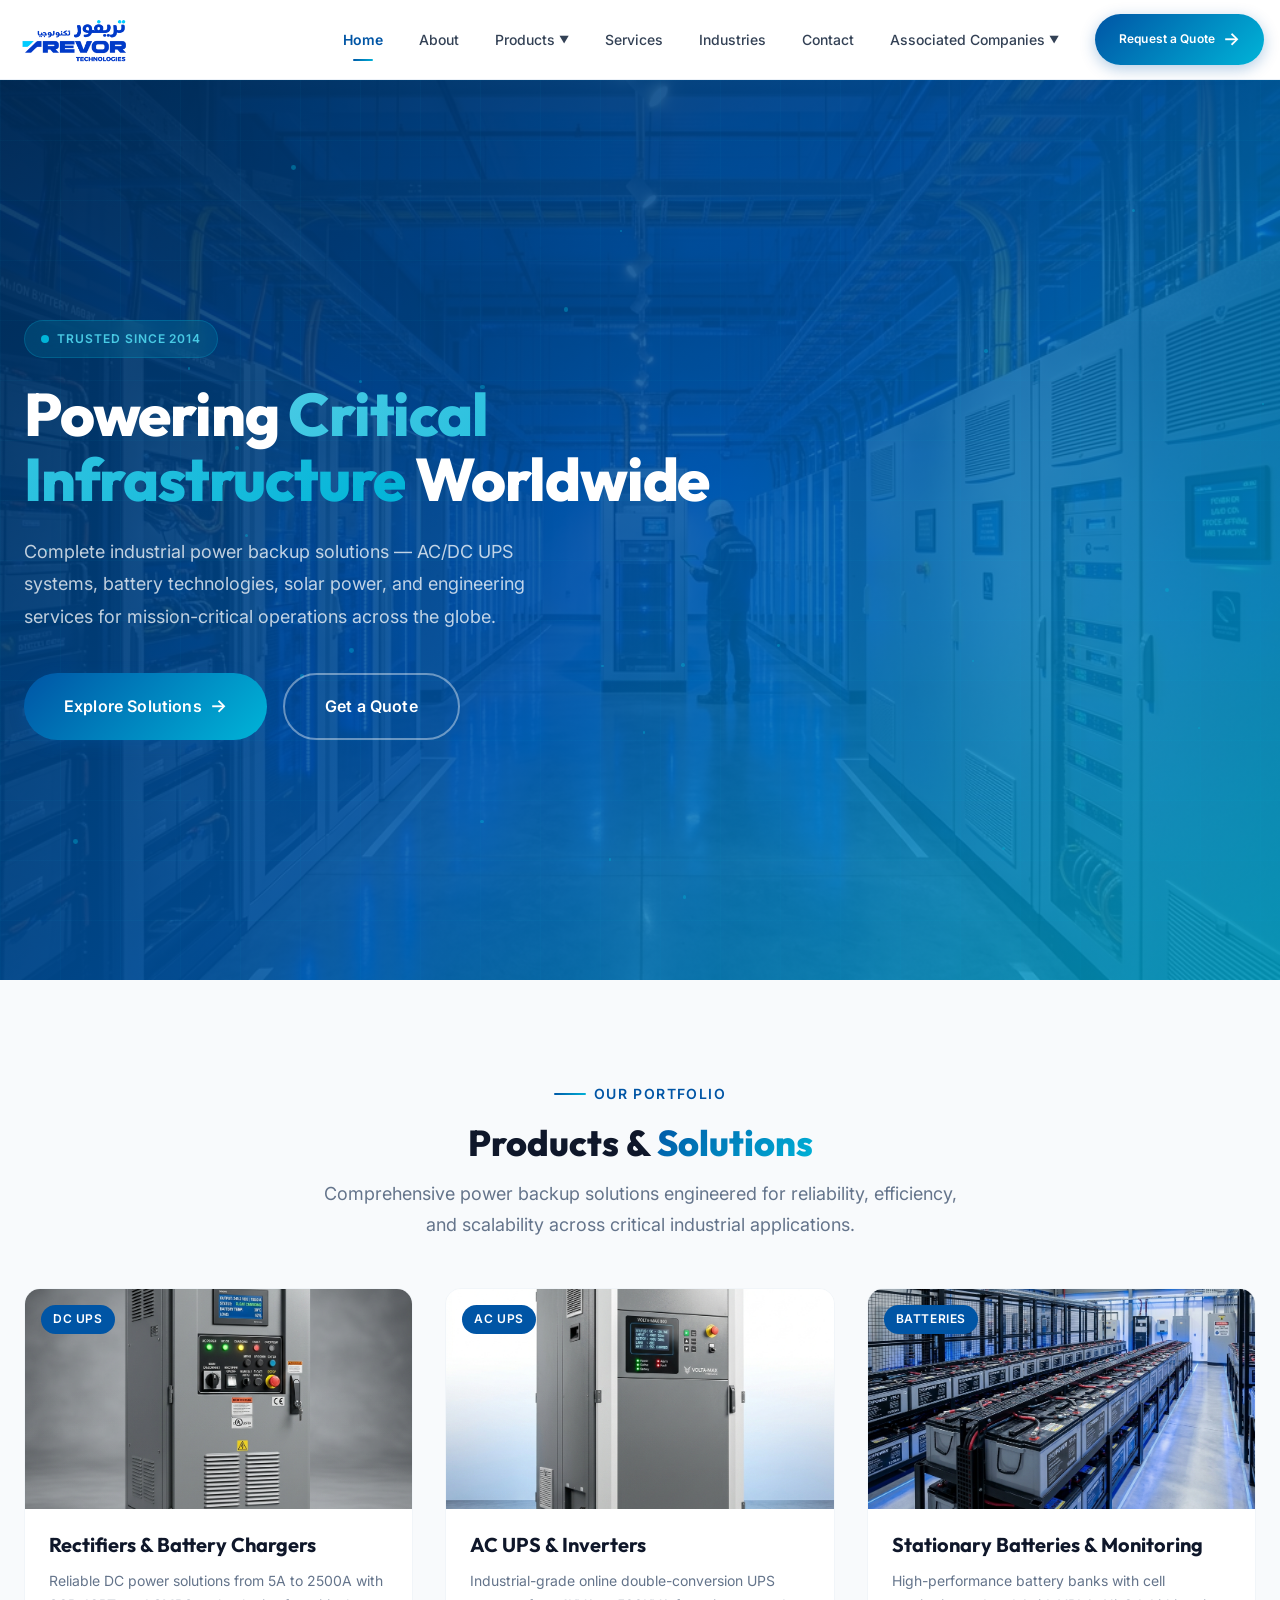
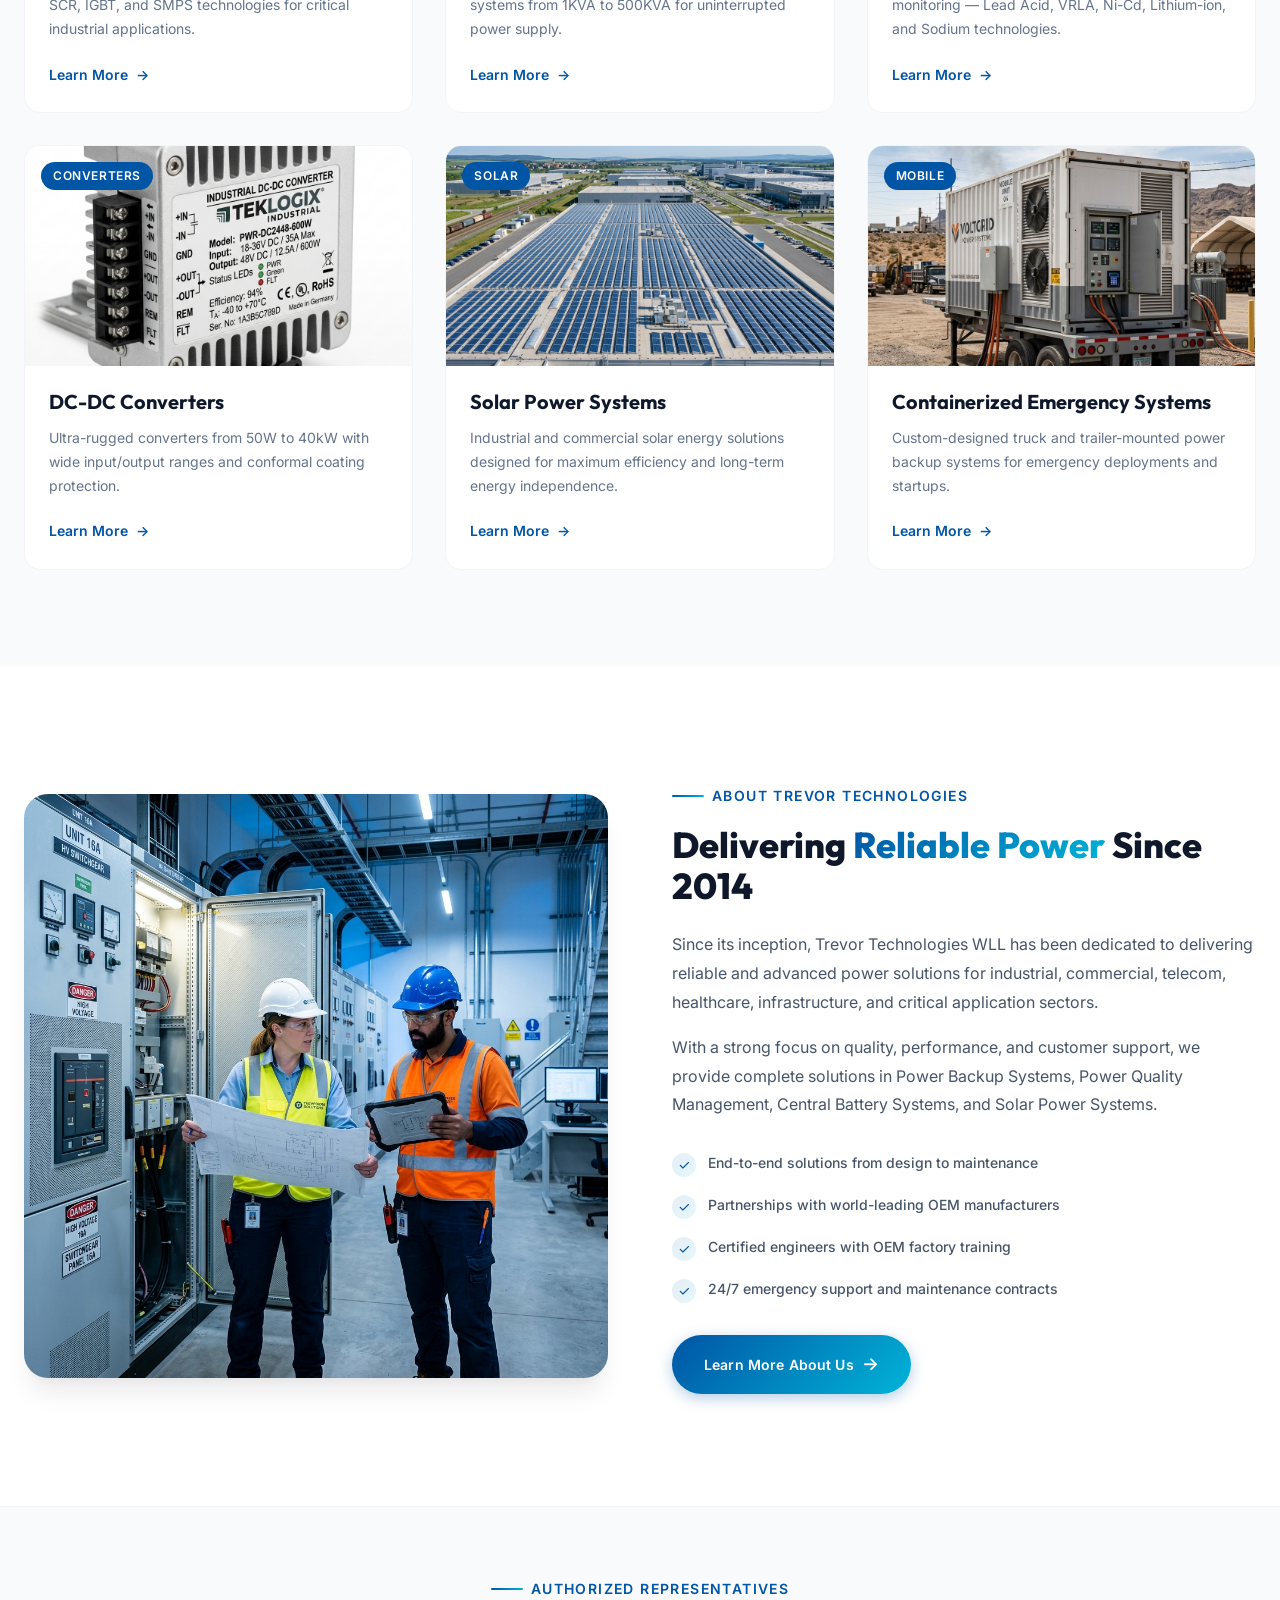
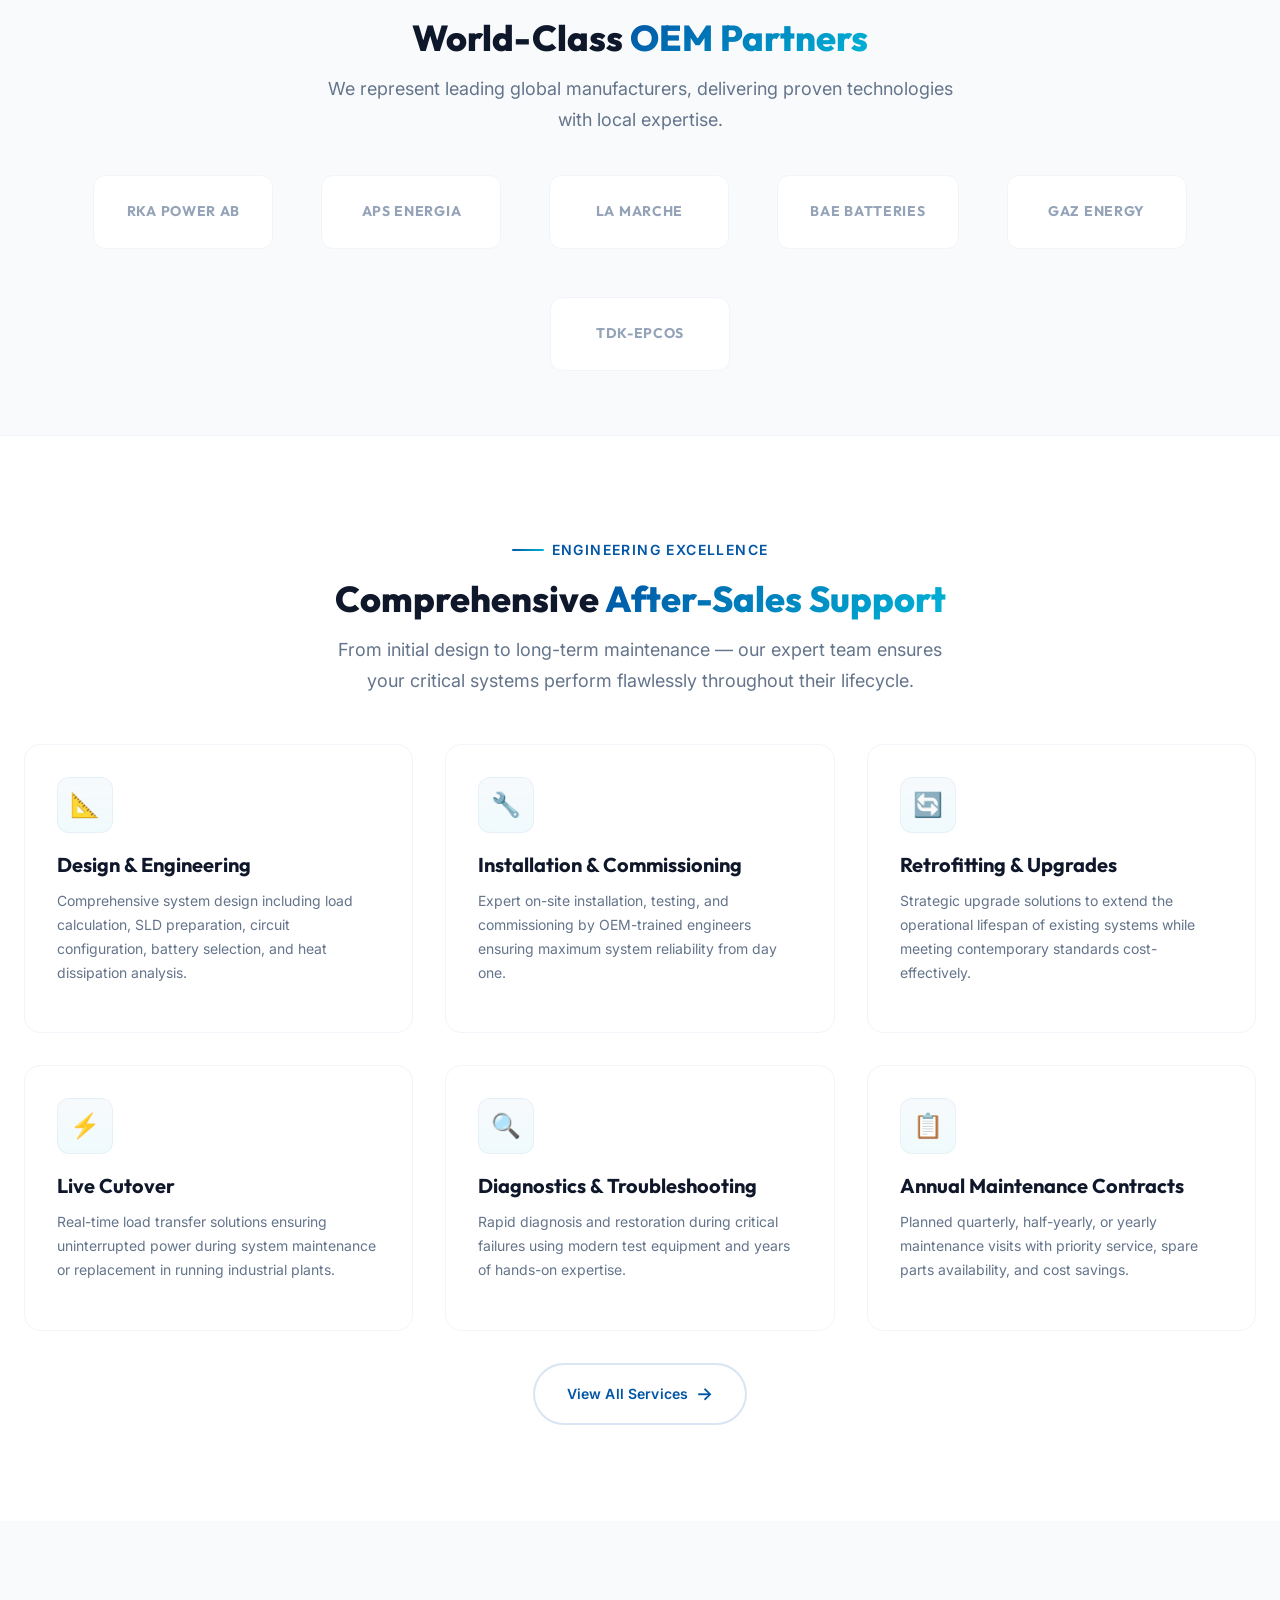
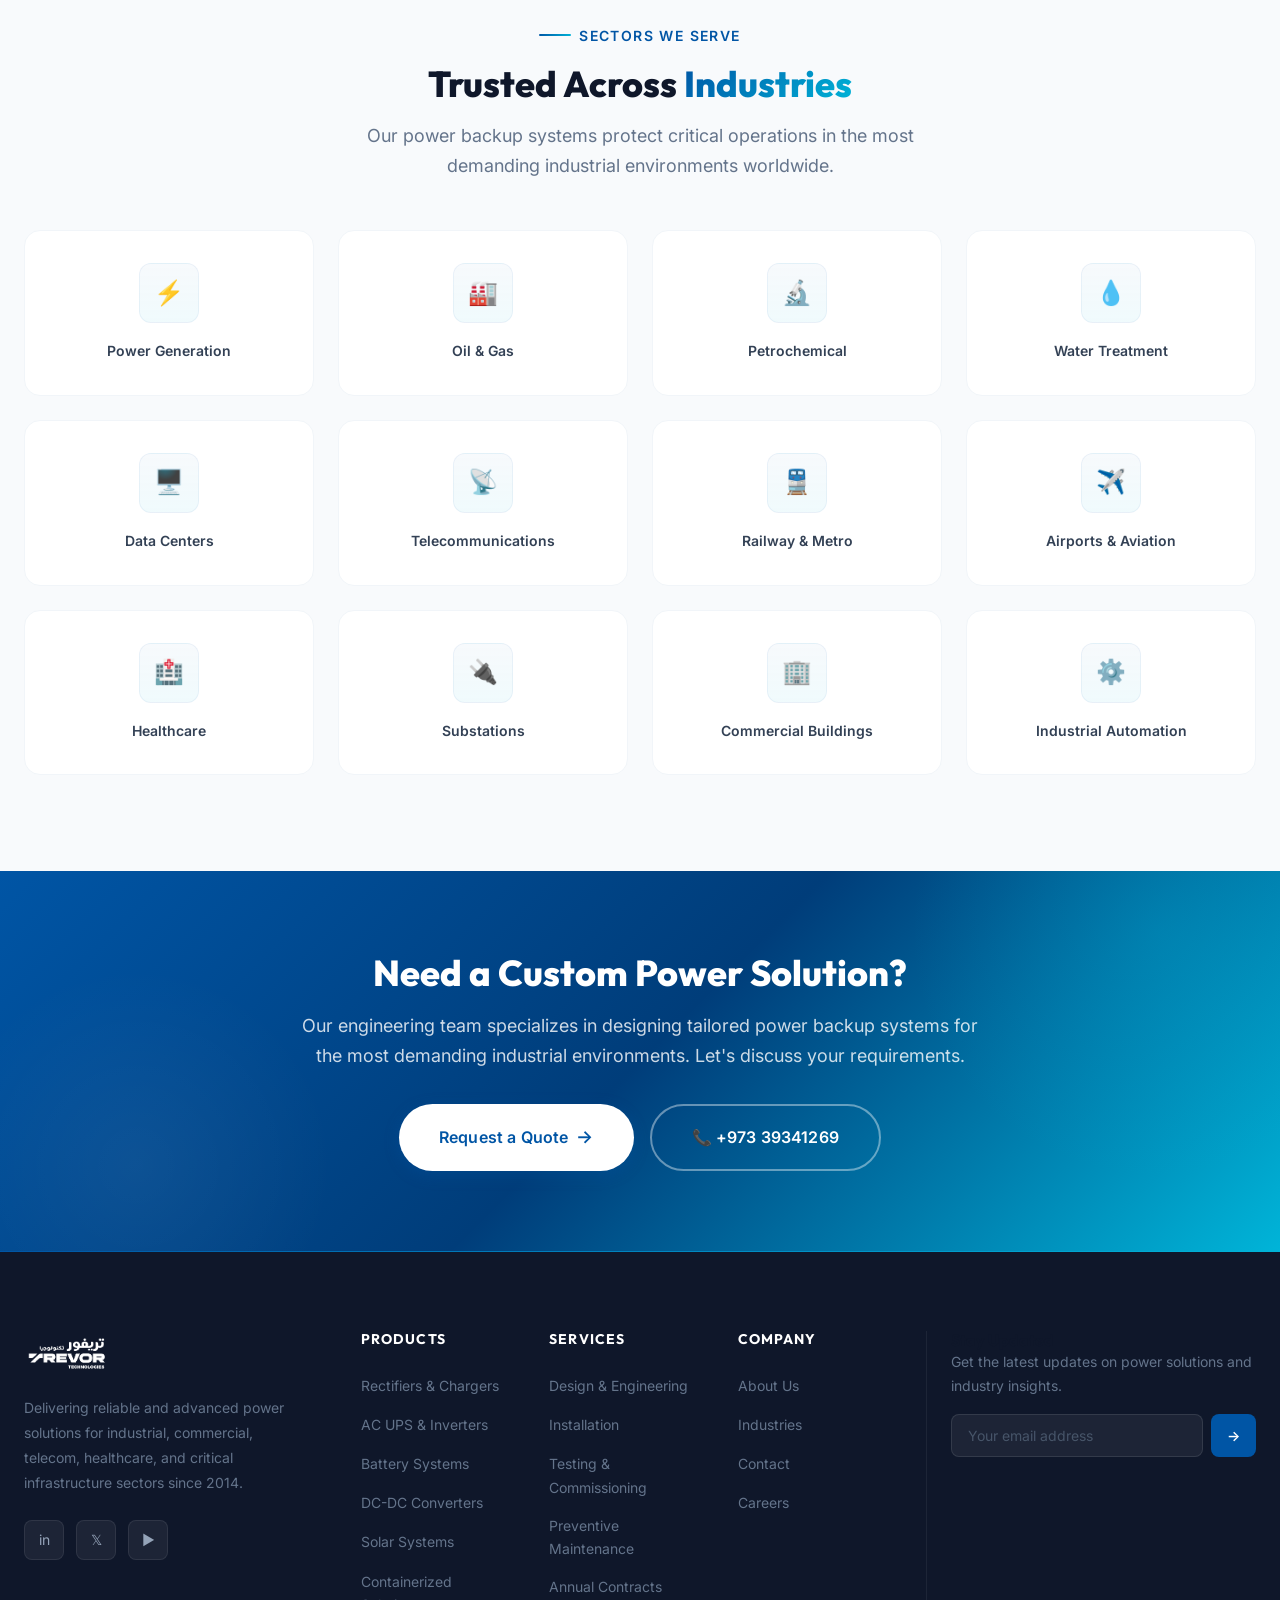
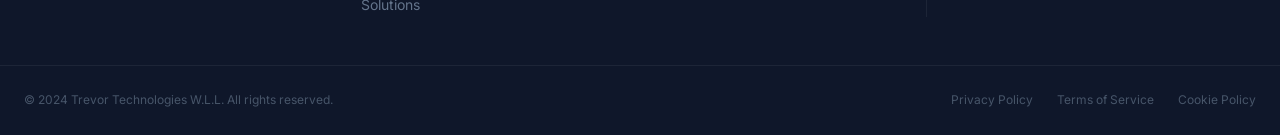
==== commit 46b1a874: "Add Decap CMS and custom styling" ====
--- a/index.html
+++ b/index.html
@@ -8,6 +8,7 @@
   <title>Trevor Technologies WLL — Industrial Power Backup & Critical Infrastructure Solutions</title>
   <link rel="stylesheet" href="style.css">
   <link rel="icon" type="image/png" href="assets/trevor-logo.png">
+  <script src="https://identity.netlify.com/v1/netlify-identity-widget.js"></script>
 </head>
 <body>
 
@@ -512,5 +513,16 @@
   <button class="scroll-top" id="scrollTop" aria-label="Scroll to top">↑</button>
 
   <script src="script.js"></script>
+  <script>
+    if (window.netlifyIdentity) {
+      window.netlifyIdentity.on("init", user => {
+        if (!user) {
+          window.netlifyIdentity.on("login", () => {
+            document.location.href = "/admin/";
+          });
+        }
+      });
+    }
+  </script>
 </body>
 </html>
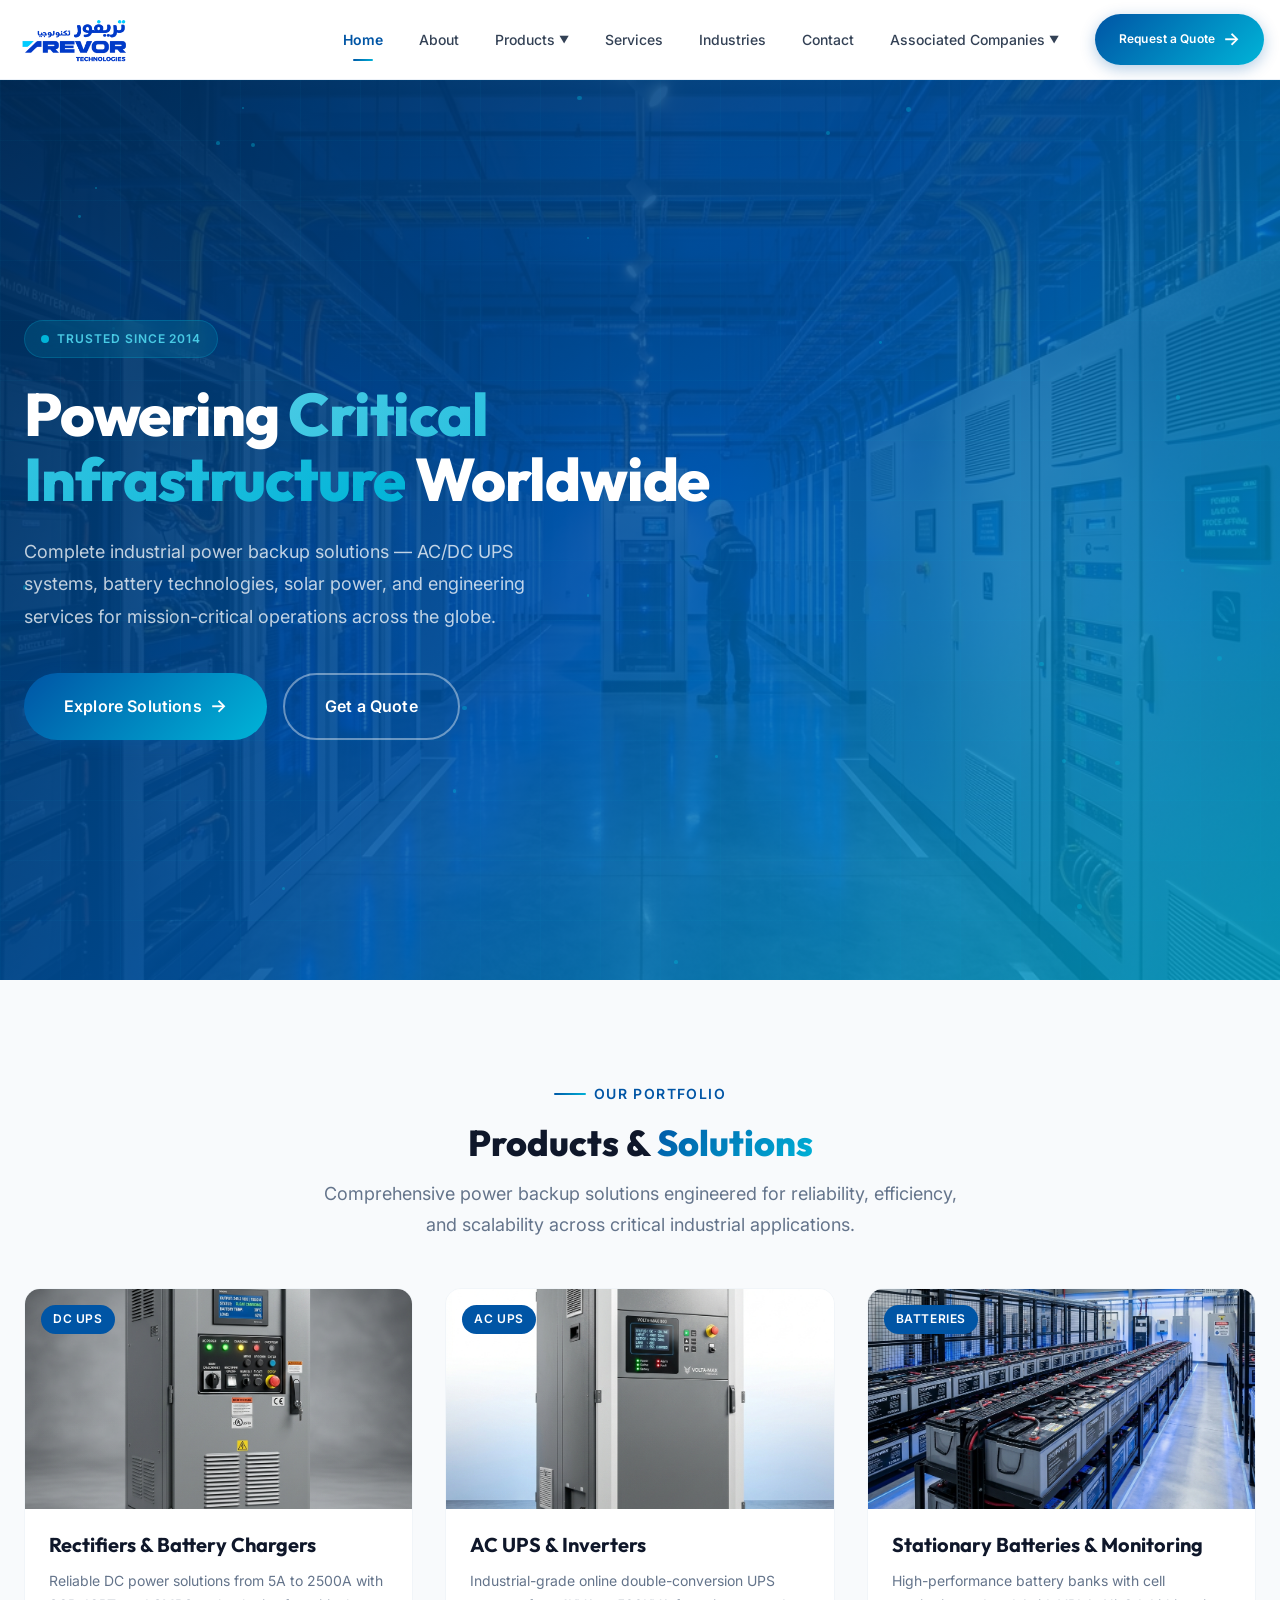
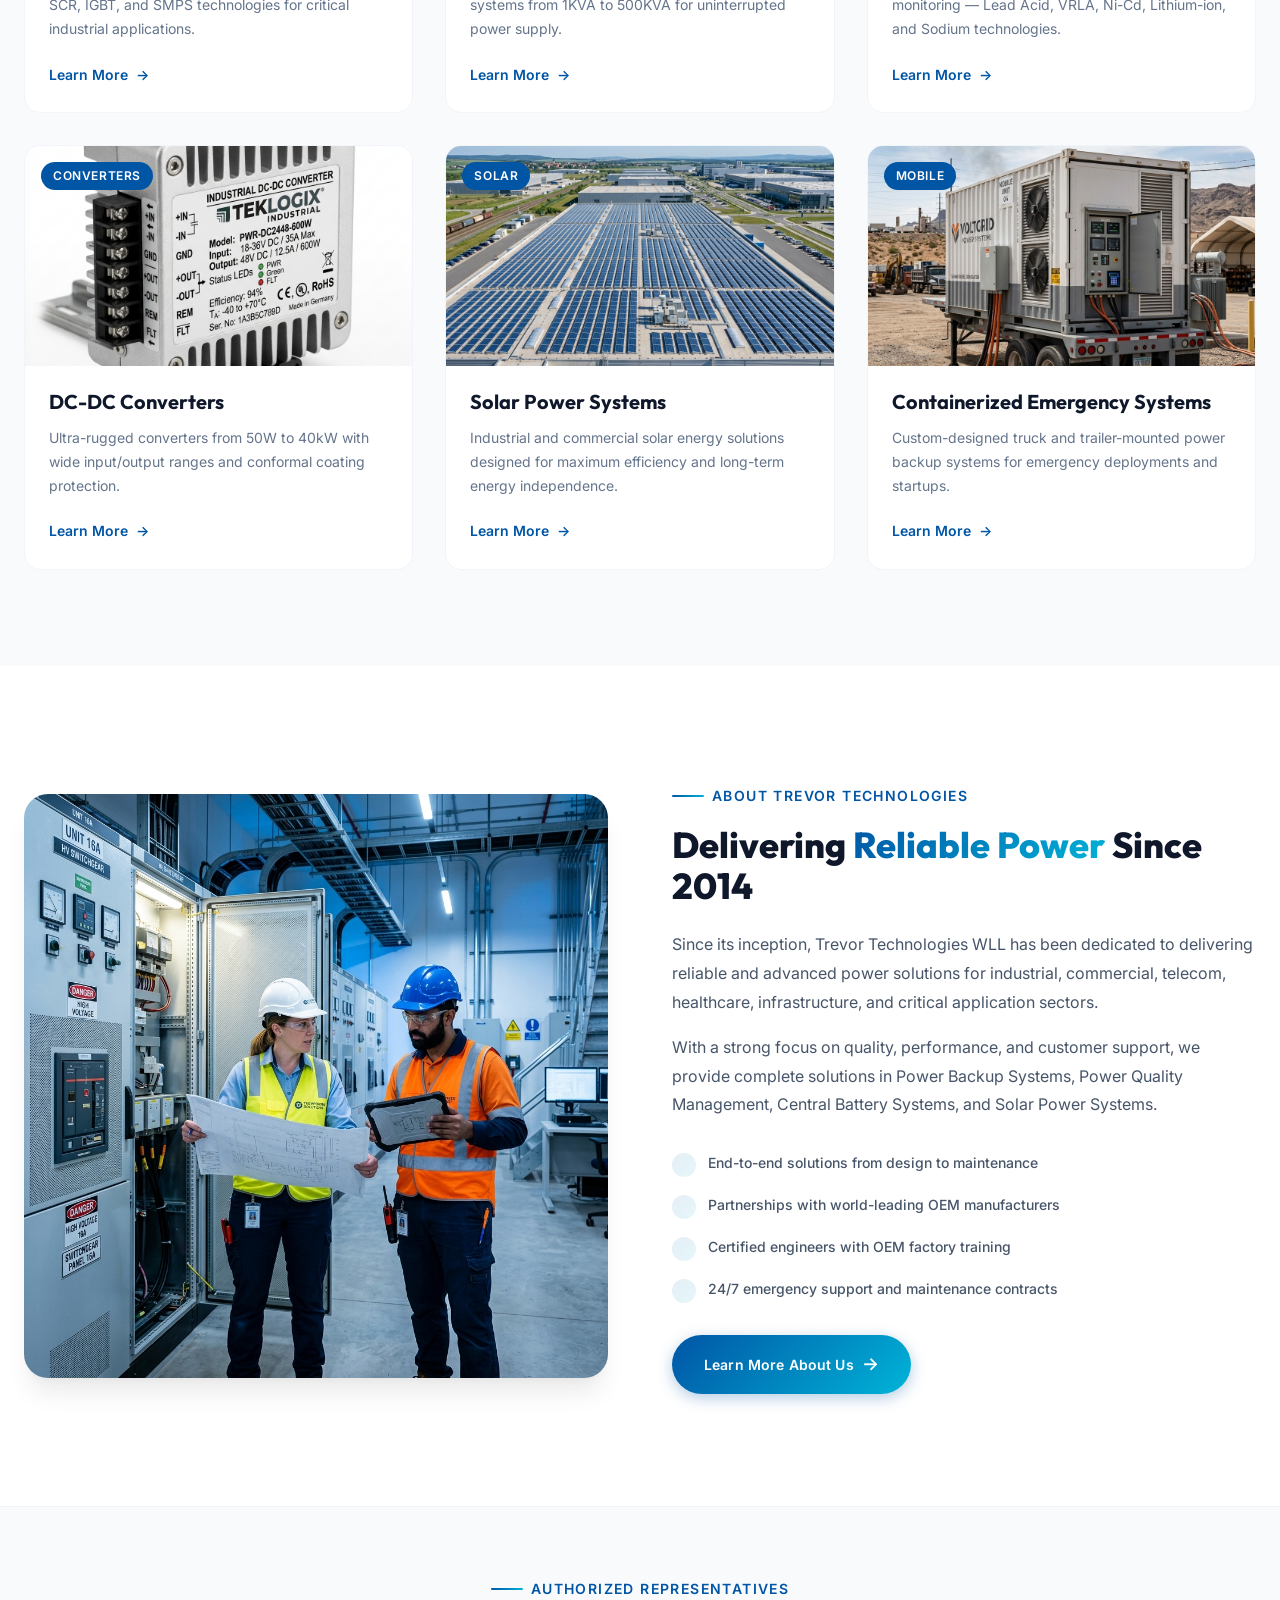
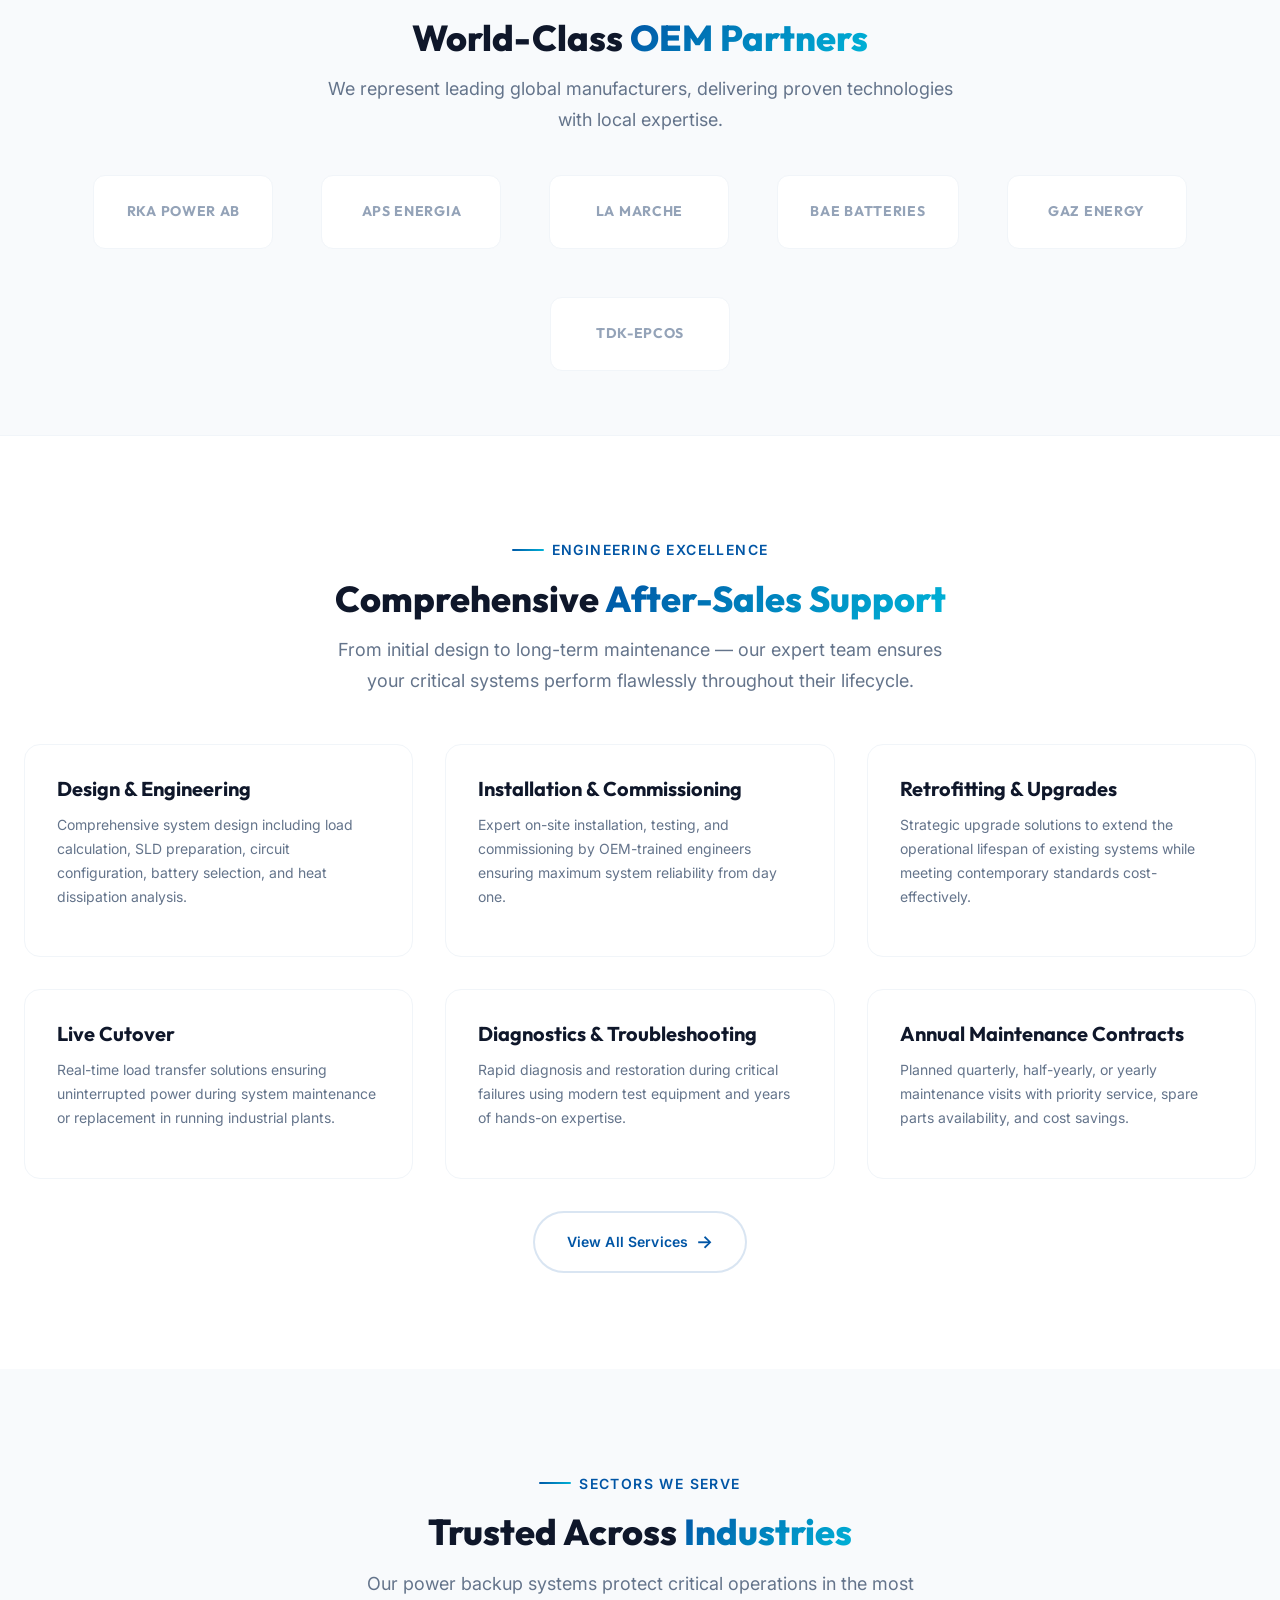
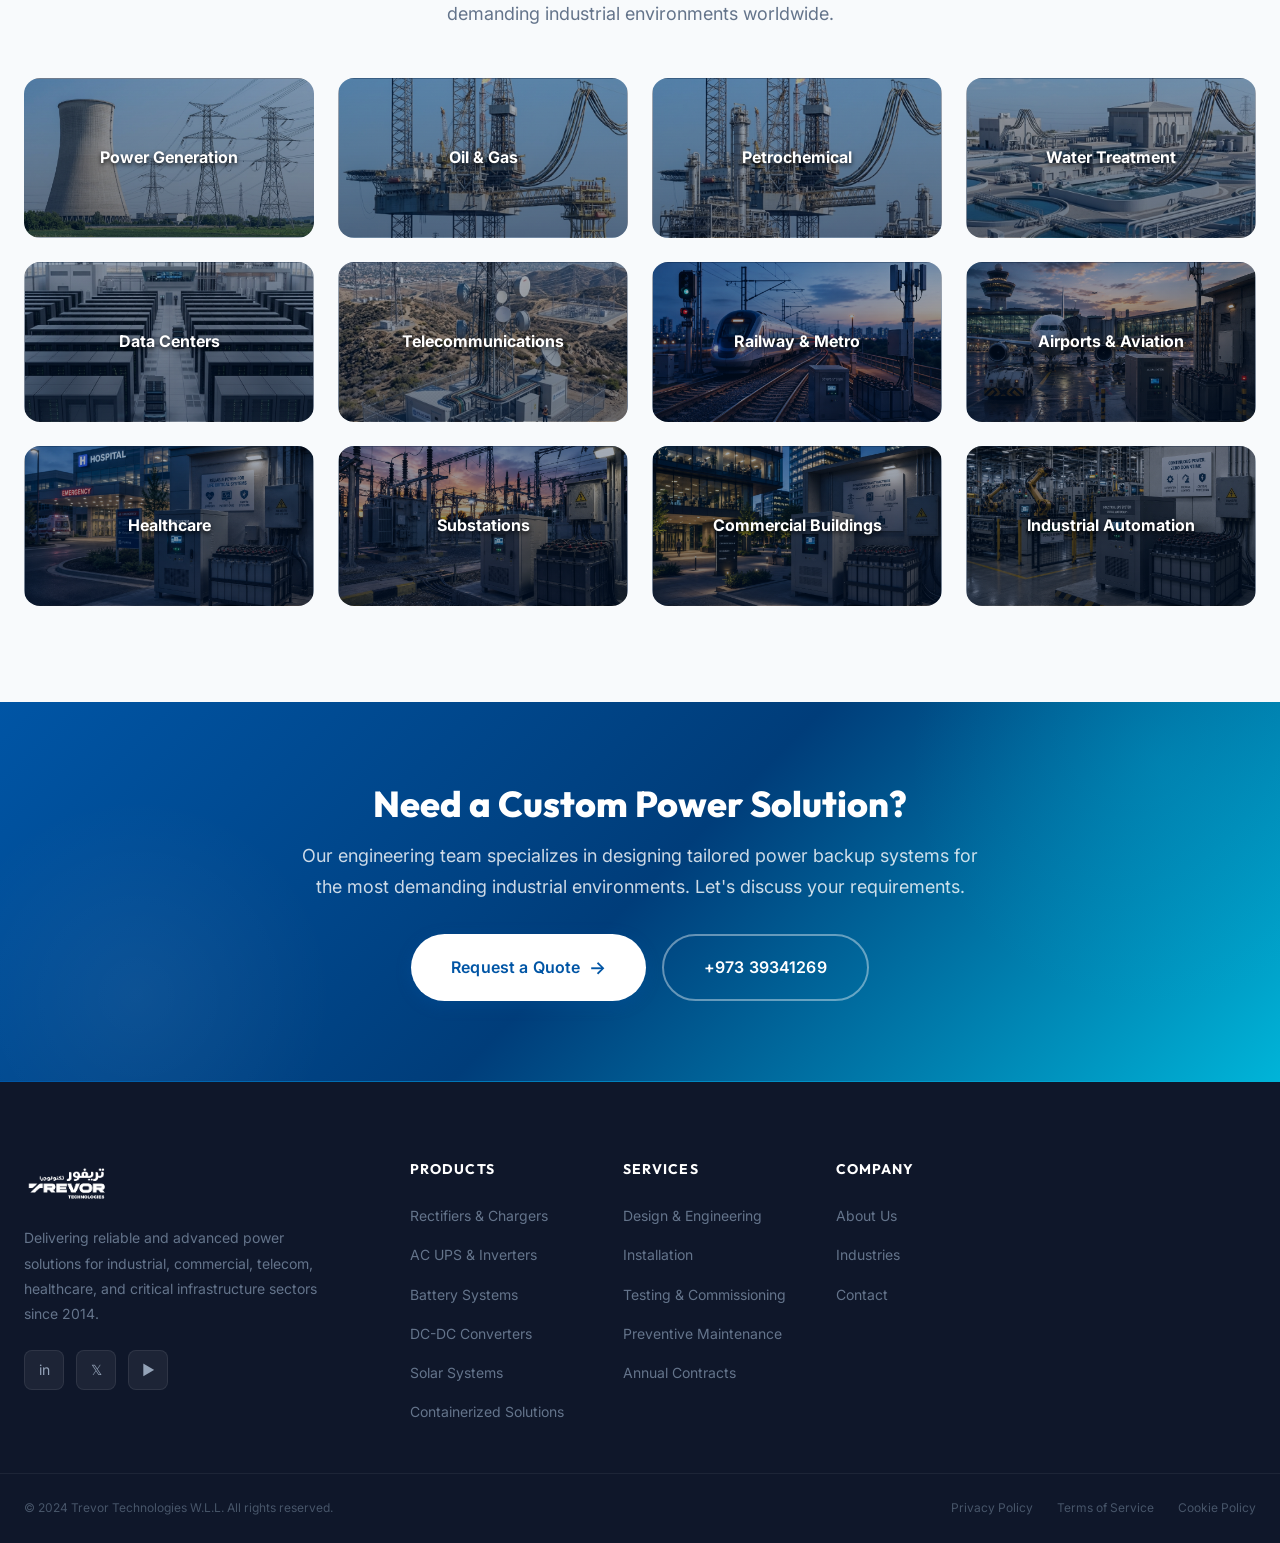
==== commit ff7a9f76: "Refactor: clean up empty icons, update images, and refine CMS login flow" ====
--- a/index.html
+++ b/index.html
@@ -25,42 +25,36 @@
           <a href="products.html" class="nav-link dropdown-trigger">Products <span class="chevron">▼</span></a>
           <div class="dropdown-menu">
             <a href="rectifiers.html" class="dropdown-item">
-              <div class="dd-icon">⚡</div>
               <div class="dd-text">
                 <span class="dd-title">Rectifiers & Chargers</span>
                 <span class="dd-desc">DC UPS Systems</span>
               </div>
             </a>
             <a href="ac-ups.html" class="dropdown-item">
-              <div class="dd-icon">🔌</div>
               <div class="dd-text">
                 <span class="dd-title">AC UPS & Inverters</span>
                 <span class="dd-desc">Uninterruptible Power</span>
               </div>
             </a>
             <a href="batteries.html" class="dropdown-item">
-              <div class="dd-icon">🔋</div>
               <div class="dd-text">
                 <span class="dd-title">Battery Systems</span>
                 <span class="dd-desc">Stationary & Monitoring</span>
               </div>
             </a>
             <a href="dc-converters.html" class="dropdown-item">
-              <div class="dd-icon">🔄</div>
               <div class="dd-text">
                 <span class="dd-title">DC-DC Converters</span>
                 <span class="dd-desc">Power Conversion</span>
               </div>
             </a>
             <a href="solar.html" class="dropdown-item">
-              <div class="dd-icon">☀️</div>
               <div class="dd-text">
                 <span class="dd-title">Solar Systems</span>
                 <span class="dd-desc">Renewable Energy</span>
               </div>
             </a>
             <a href="containerized.html" class="dropdown-item">
-              <div class="dd-icon">📦</div>
               <div class="dd-text">
                 <span class="dd-title">Containerized Solutions</span>
                 <span class="dd-desc">Mobile Power Backup</span>
@@ -75,21 +69,18 @@
           <a href="javascript:void(0);" class="nav-link dropdown-trigger">Associated Companies <span class="chevron">▼</span></a>
           <div class="dropdown-menu">
             <a href="https://ids.com.sa/" class="dropdown-item" target="_blank" rel="noopener">
-              <div class="dd-icon">🏢</div>
               <div class="dd-text">
                 <span class="dd-title">IDS</span>
                 <span class="dd-desc">ids.com.sa</span>
               </div>
             </a>
             <a href="https://winmetua.com/index.html" class="dropdown-item" target="_blank" rel="noopener">
-              <div class="dd-icon">🌐</div>
               <div class="dd-text">
                 <span class="dd-title">Winmet</span>
                 <span class="dd-desc">winmetua.com</span>
               </div>
             </a>
             <a href="https://www.powerlinesolutions.com/" class="dropdown-item" target="_blank" rel="noopener">
-              <div class="dd-icon">⚡</div>
               <div class="dd-text">
                 <span class="dd-title">Powerline Solutions</span>
                 <span class="dd-desc">powerlinesolutions.com</span>
@@ -246,19 +237,19 @@
 
           <div class="feature-list">
             <div class="feature-item">
-              <div class="check-icon">✓</div>
+              <div class="check-icon"></div>
               <span>End-to-end solutions from design to maintenance</span>
             </div>
             <div class="feature-item">
-              <div class="check-icon">✓</div>
+              <div class="check-icon"></div>
               <span>Partnerships with world-leading OEM manufacturers</span>
             </div>
             <div class="feature-item">
-              <div class="check-icon">✓</div>
+              <div class="check-icon"></div>
               <span>Certified engineers with OEM factory training</span>
             </div>
             <div class="feature-item">
-              <div class="check-icon">✓</div>
+              <div class="check-icon"></div>
               <span>24/7 emergency support and maintenance contracts</span>
             </div>
           </div>
@@ -317,32 +308,26 @@
         </button>
         <div class="services-grid" style="margin-top: 0;">
           <div class="service-card animate-on-scroll delay-1">
-            <div class="service-icon"><span>📐</span></div>
             <h3>Design & Engineering</h3>
             <p>Comprehensive system design including load calculation, SLD preparation, circuit configuration, battery selection, and heat dissipation analysis.</p>
           </div>
           <div class="service-card animate-on-scroll delay-2">
-            <div class="service-icon"><span>🔧</span></div>
             <h3>Installation & Commissioning</h3>
             <p>Expert on-site installation, testing, and commissioning by OEM-trained engineers ensuring maximum system reliability from day one.</p>
           </div>
           <div class="service-card animate-on-scroll delay-3">
-            <div class="service-icon"><span>🔄</span></div>
             <h3>Retrofitting & Upgrades</h3>
             <p>Strategic upgrade solutions to extend the operational lifespan of existing systems while meeting contemporary standards cost-effectively.</p>
           </div>
           <div class="service-card animate-on-scroll delay-1">
-            <div class="service-icon"><span>⚡</span></div>
             <h3>Live Cutover</h3>
             <p>Real-time load transfer solutions ensuring uninterrupted power during system maintenance or replacement in running industrial plants.</p>
           </div>
           <div class="service-card animate-on-scroll delay-2">
-            <div class="service-icon"><span>🔍</span></div>
             <h3>Diagnostics & Troubleshooting</h3>
             <p>Rapid diagnosis and restoration during critical failures using modern test equipment and years of hands-on expertise.</p>
           </div>
           <div class="service-card animate-on-scroll delay-3">
-            <div class="service-icon"><span>📋</span></div>
             <h3>Annual Maintenance Contracts</h3>
             <p>Planned quarterly, half-yearly, or yearly maintenance visits with priority service, spare parts availability, and cost savings.</p>
           </div>
@@ -372,53 +357,41 @@
           <svg viewBox="0 0 24 24" width="24" height="24" stroke="currentColor" stroke-width="2.5" fill="none" stroke-linecap="round" stroke-linejoin="round"><polyline points="15 18 9 12 15 6"></polyline></svg>
         </button>
         <div class="industries-grid" style="margin-top: 0;">
-        <div class="industry-card animate-on-scroll delay-1">
-          <div class="industry-icon"><span>⚡</span></div>
-          <div class="industry-name">Power Generation</div>
-        </div>
-        <div class="industry-card animate-on-scroll delay-2">
-          <div class="industry-icon"><span>🏭</span></div>
-          <div class="industry-name">Oil & Gas</div>
-        </div>
-        <div class="industry-card animate-on-scroll delay-3">
-          <div class="industry-icon"><span>🔬</span></div>
-          <div class="industry-name">Petrochemical</div>
-        </div>
-        <div class="industry-card animate-on-scroll delay-4">
-          <div class="industry-icon"><span>💧</span></div>
-          <div class="industry-name">Water Treatment</div>
-        </div>
-        <div class="industry-card animate-on-scroll delay-1">
-          <div class="industry-icon"><span>🖥️</span></div>
-          <div class="industry-name">Data Centers</div>
-        </div>
-        <div class="industry-card animate-on-scroll delay-2">
-          <div class="industry-icon"><span>📡</span></div>
-          <div class="industry-name">Telecommunications</div>
-        </div>
-        <div class="industry-card animate-on-scroll delay-3">
-          <div class="industry-icon"><span>🚆</span></div>
-          <div class="industry-name">Railway & Metro</div>
-        </div>
-        <div class="industry-card animate-on-scroll delay-4">
-          <div class="industry-icon"><span>✈️</span></div>
-          <div class="industry-name">Airports & Aviation</div>
-        </div>
-        <div class="industry-card animate-on-scroll delay-1">
-          <div class="industry-icon"><span>🏥</span></div>
-          <div class="industry-name">Healthcare</div>
-        </div>
-        <div class="industry-card animate-on-scroll delay-2">
-          <div class="industry-icon"><span>🔌</span></div>
-          <div class="industry-name">Substations</div>
-        </div>
-        <div class="industry-card animate-on-scroll delay-3">
-          <div class="industry-icon"><span>🏢</span></div>
-          <div class="industry-name">Commercial Buildings</div>
-        </div>
-        <div class="industry-card animate-on-scroll delay-4">
-          <div class="industry-icon"><span>⚙️</span></div>
-          <div class="industry-name">Industrial Automation</div>
+        <div class="industry-card animate-on-scroll delay-1" style="background: linear-gradient(rgba(0, 20, 50, 0.35), rgba(0, 20, 50, 0.55)), url('assets/power-generation.jpg') no-repeat center center; background-size: cover; border-color: transparent; display: flex; flex-direction: column; justify-content: center; align-items: center; min-height: 160px;">
+          <div class="industry-name" style="color: #ffffff; font-weight: 700; text-shadow: 0 2px 4px rgba(0,0,0,0.8); font-size: var(--text-base);">Power Generation</div>
+        </div>
+        <div class="industry-card animate-on-scroll delay-2" style="background: linear-gradient(rgba(0, 20, 50, 0.35), rgba(0, 20, 50, 0.55)), url('assets/oil-and-gas.jpg') no-repeat center center; background-size: cover; border-color: transparent; display: flex; flex-direction: column; justify-content: center; align-items: center; min-height: 160px;">
+          <div class="industry-name" style="color: #ffffff; font-weight: 700; text-shadow: 0 2px 4px rgba(0,0,0,0.8); font-size: var(--text-base);">Oil & Gas</div>
+        </div>
+        <div class="industry-card animate-on-scroll delay-3" style="background: linear-gradient(rgba(0, 20, 50, 0.35), rgba(0, 20, 50, 0.55)), url('assets/petrochemical.jpg') no-repeat center center; background-size: cover; border-color: transparent; display: flex; flex-direction: column; justify-content: center; align-items: center; min-height: 160px;">
+          <div class="industry-name" style="color: #ffffff; font-weight: 700; text-shadow: 0 2px 4px rgba(0,0,0,0.8); font-size: var(--text-base);">Petrochemical</div>
+        </div>
+        <div class="industry-card animate-on-scroll delay-4" style="background: linear-gradient(rgba(0, 20, 50, 0.35), rgba(0, 20, 50, 0.55)), url('assets/water-treatment.jpg') no-repeat center center; background-size: cover; border-color: transparent; display: flex; flex-direction: column; justify-content: center; align-items: center; min-height: 160px;">
+          <div class="industry-name" style="color: #ffffff; font-weight: 700; text-shadow: 0 2px 4px rgba(0,0,0,0.8); font-size: var(--text-base);">Water Treatment</div>
+        </div>
+        <div class="industry-card animate-on-scroll delay-1" style="background: linear-gradient(rgba(0, 20, 50, 0.35), rgba(0, 20, 50, 0.55)), url('assets/data-centers.jpg') no-repeat center center; background-size: cover; border-color: transparent; display: flex; flex-direction: column; justify-content: center; align-items: center; min-height: 160px;">
+          <div class="industry-name" style="color: #ffffff; font-weight: 700; text-shadow: 0 2px 4px rgba(0,0,0,0.8); font-size: var(--text-base);">Data Centers</div>
+        </div>
+        <div class="industry-card animate-on-scroll delay-2" style="background: linear-gradient(rgba(0, 20, 50, 0.35), rgba(0, 20, 50, 0.55)), url('assets/telecommunications.jpg') no-repeat center center; background-size: cover; border-color: transparent; display: flex; flex-direction: column; justify-content: center; align-items: center; min-height: 160px;">
+          <div class="industry-name" style="color: #ffffff; font-weight: 700; text-shadow: 0 2px 4px rgba(0,0,0,0.8); font-size: var(--text-base);">Telecommunications</div>
+        </div>
+        <div class="industry-card animate-on-scroll delay-3" style="background: linear-gradient(rgba(0, 20, 50, 0.35), rgba(0, 20, 50, 0.55)), url('assets/railway-metro.jpg') no-repeat center center; background-size: cover; border-color: transparent; display: flex; flex-direction: column; justify-content: center; align-items: center; min-height: 160px;">
+          <div class="industry-name" style="color: #ffffff; font-weight: 700; text-shadow: 0 2px 4px rgba(0,0,0,0.8); font-size: var(--text-base);">Railway & Metro</div>
+        </div>
+        <div class="industry-card animate-on-scroll delay-4" style="background: linear-gradient(rgba(0, 20, 50, 0.35), rgba(0, 20, 50, 0.55)), url('assets/aviation-airports.jpg') no-repeat center center; background-size: cover; border-color: transparent; display: flex; flex-direction: column; justify-content: center; align-items: center; min-height: 160px;">
+          <div class="industry-name" style="color: #ffffff; font-weight: 700; text-shadow: 0 2px 4px rgba(0,0,0,0.8); font-size: var(--text-base);">Airports &amp; Aviation</div>
+        </div>
+        <div class="industry-card animate-on-scroll delay-1" style="background: linear-gradient(rgba(0, 20, 50, 0.35), rgba(0, 20, 50, 0.55)), url('assets/healthcare-hospitals.jpg') no-repeat center center; background-size: cover; border-color: transparent; display: flex; flex-direction: column; justify-content: center; align-items: center; min-height: 160px;">
+          <div class="industry-name" style="color: #ffffff; font-weight: 700; text-shadow: 0 2px 4px rgba(0,0,0,0.8); font-size: var(--text-base);">Healthcare</div>
+        </div>
+        <div class="industry-card animate-on-scroll delay-2" style="background: linear-gradient(rgba(0, 20, 50, 0.35), rgba(0, 20, 50, 0.55)), url('assets/electrical-substations.jpg') no-repeat center center; background-size: cover; border-color: transparent; display: flex; flex-direction: column; justify-content: center; align-items: center; min-height: 160px;">
+          <div class="industry-name" style="color: #ffffff; font-weight: 700; text-shadow: 0 2px 4px rgba(0,0,0,0.8); font-size: var(--text-base);">Substations</div>
+        </div>
+        <div class="industry-card animate-on-scroll delay-3" style="background: linear-gradient(rgba(0, 20, 50, 0.35), rgba(0, 20, 50, 0.55)), url('assets/commercial-buildings.jpg') no-repeat center center; background-size: cover; border-color: transparent; display: flex; flex-direction: column; justify-content: center; align-items: center; min-height: 160px;">
+          <div class="industry-name" style="color: #ffffff; font-weight: 700; text-shadow: 0 2px 4px rgba(0,0,0,0.8); font-size: var(--text-base);">Commercial Buildings</div>
+        </div>
+        <div class="industry-card animate-on-scroll delay-4" style="background: linear-gradient(rgba(0, 20, 50, 0.35), rgba(0, 20, 50, 0.55)), url('assets/industrial-automation.jpg') no-repeat center center; background-size: cover; border-color: transparent; display: flex; flex-direction: column; justify-content: center; align-items: center; min-height: 160px;">
+          <div class="industry-name" style="color: #ffffff; font-weight: 700; text-shadow: 0 2px 4px rgba(0,0,0,0.8); font-size: var(--text-base);">Industrial Automation</div>
         </div>
       </div>
       <button class="carousel-nav-btn next" aria-label="Next Sector">
@@ -436,7 +409,7 @@
         <p>Our engineering team specializes in designing tailored power backup systems for the most demanding industrial environments. Let's discuss your requirements.</p>
         <div class="cta-buttons">
           <a href="contact.html" class="btn btn-primary btn-lg" style="background: var(--white); color: var(--trevor-blue);">Request a Quote <span class="btn-icon">→</span></a>
-          <a href="tel:+97339341269" class="btn btn-outline-white btn-lg">📞 +973 39341269</a>
+          <a href="tel:+97339341269" class="btn btn-outline-white btn-lg"> +973 39341269</a>
         </div>
       </div>
     </div>
@@ -483,16 +456,7 @@
               <li><a href="about.html">About Us</a></li>
               <li><a href="industries.html">Industries</a></li>
               <li><a href="contact.html">Contact</a></li>
-              <li><a href="#">Careers</a></li>
             </ul>
-          </div>
-          <div class="footer-newsletter">
-            <h4>Stay Updated</h4>
-            <p>Get the latest updates on power solutions and industry insights.</p>
-            <form class="newsletter-form" onsubmit="event.preventDefault(); this.querySelector('button').textContent='✓';">
-              <input type="email" placeholder="Your email address" required>
-              <button type="submit">→</button>
-            </form>
           </div>
         </div>
       </div>
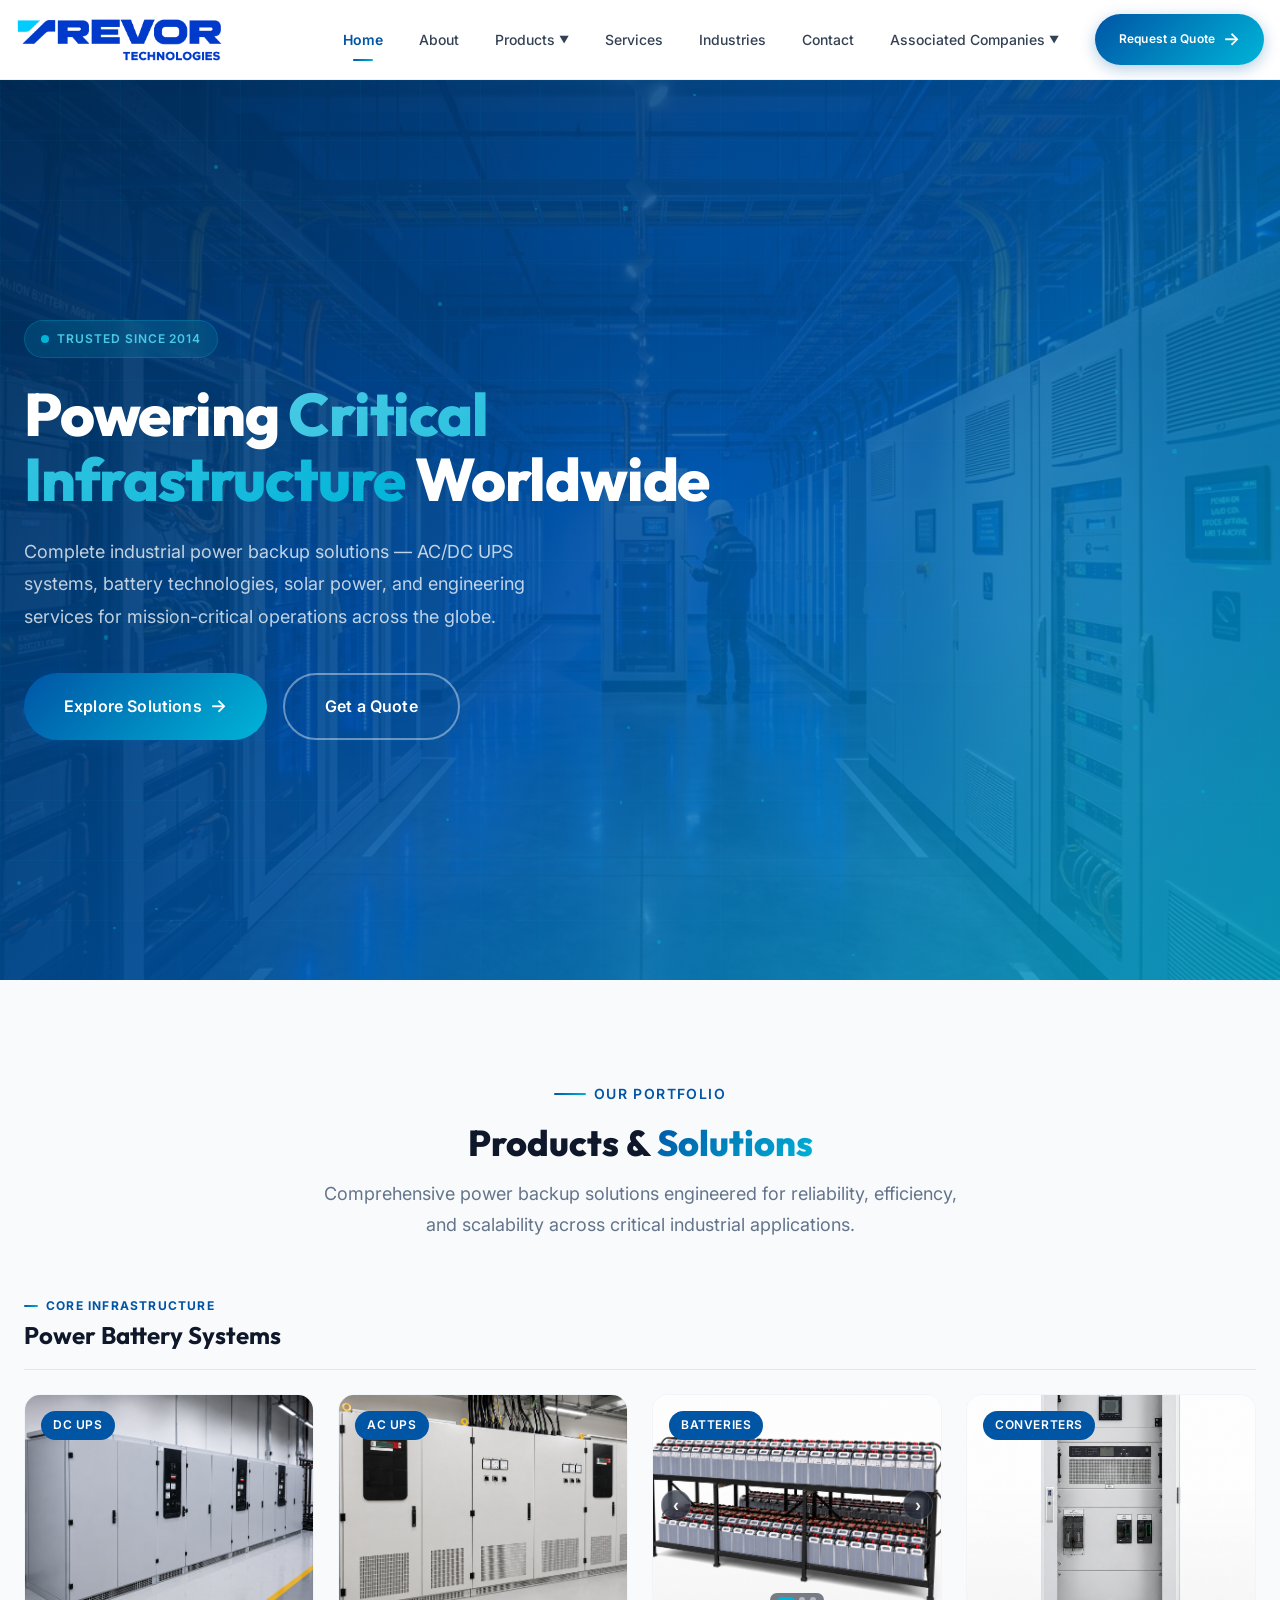
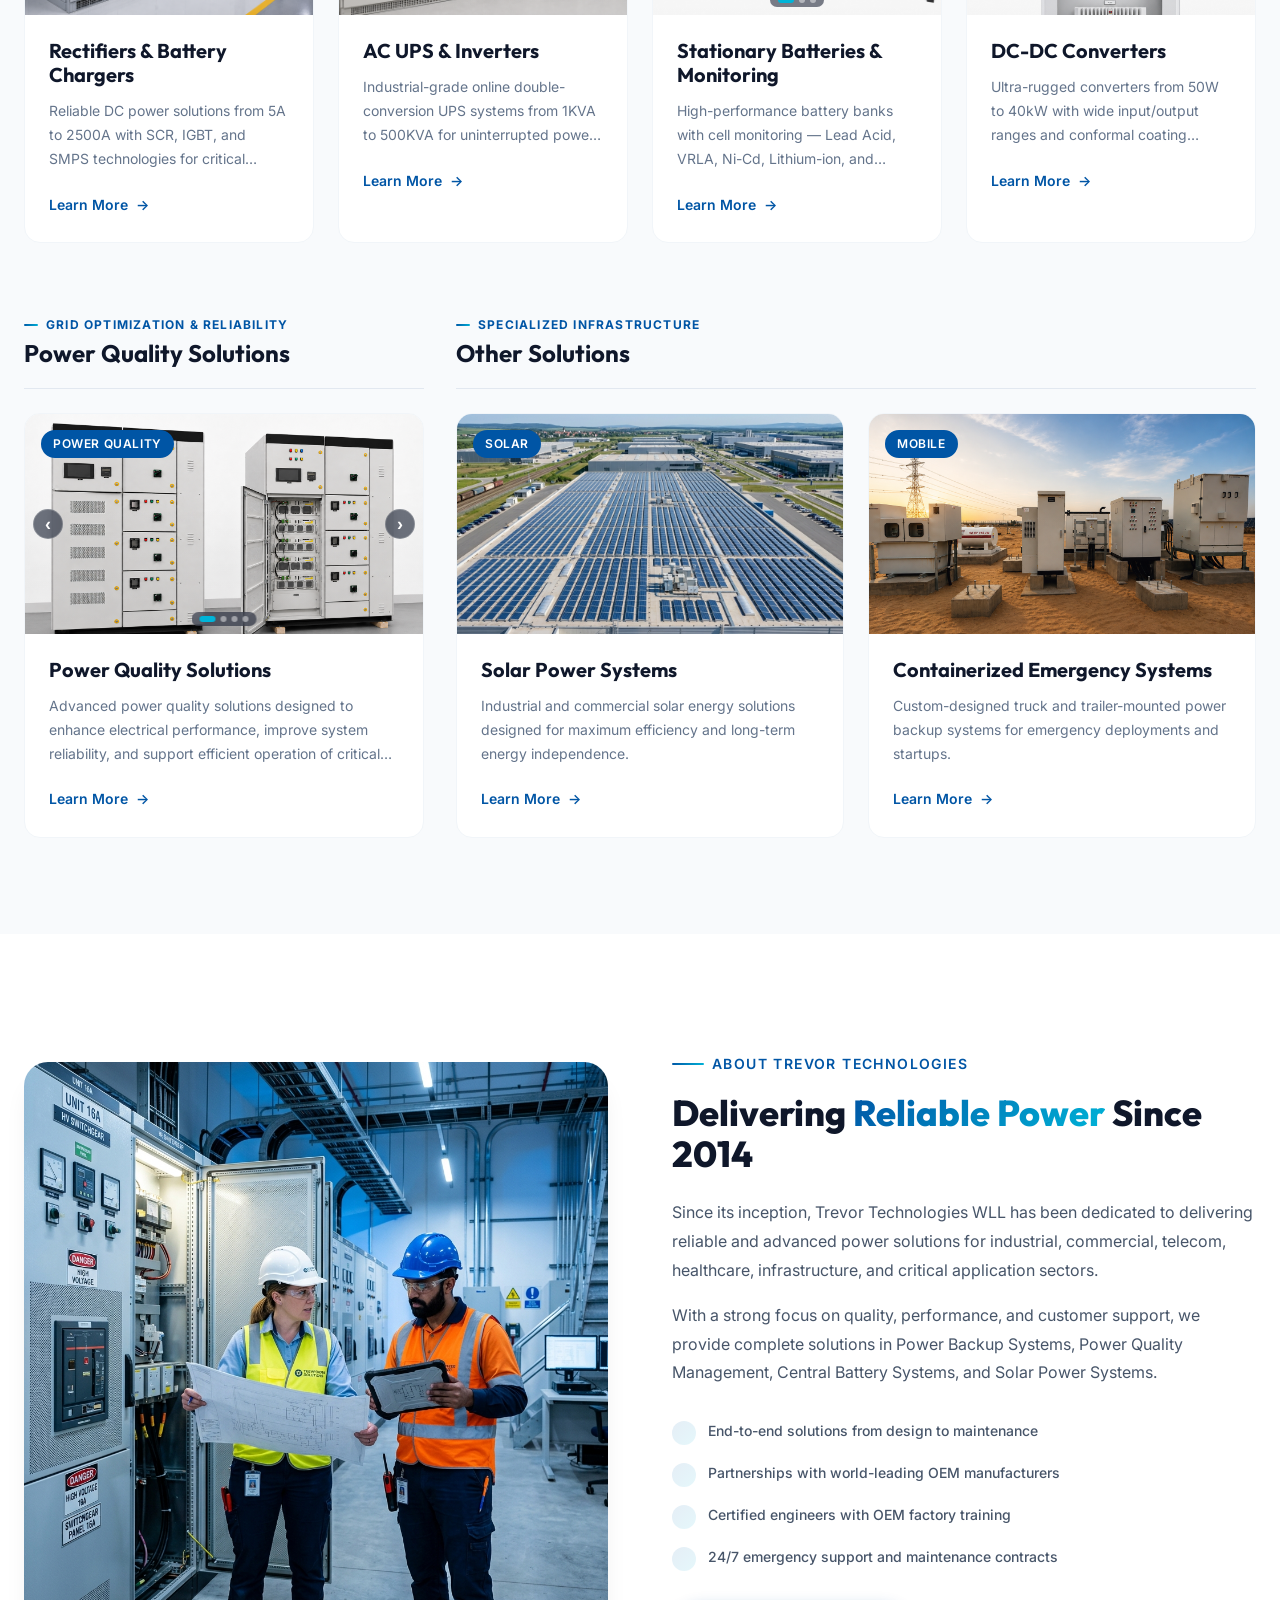
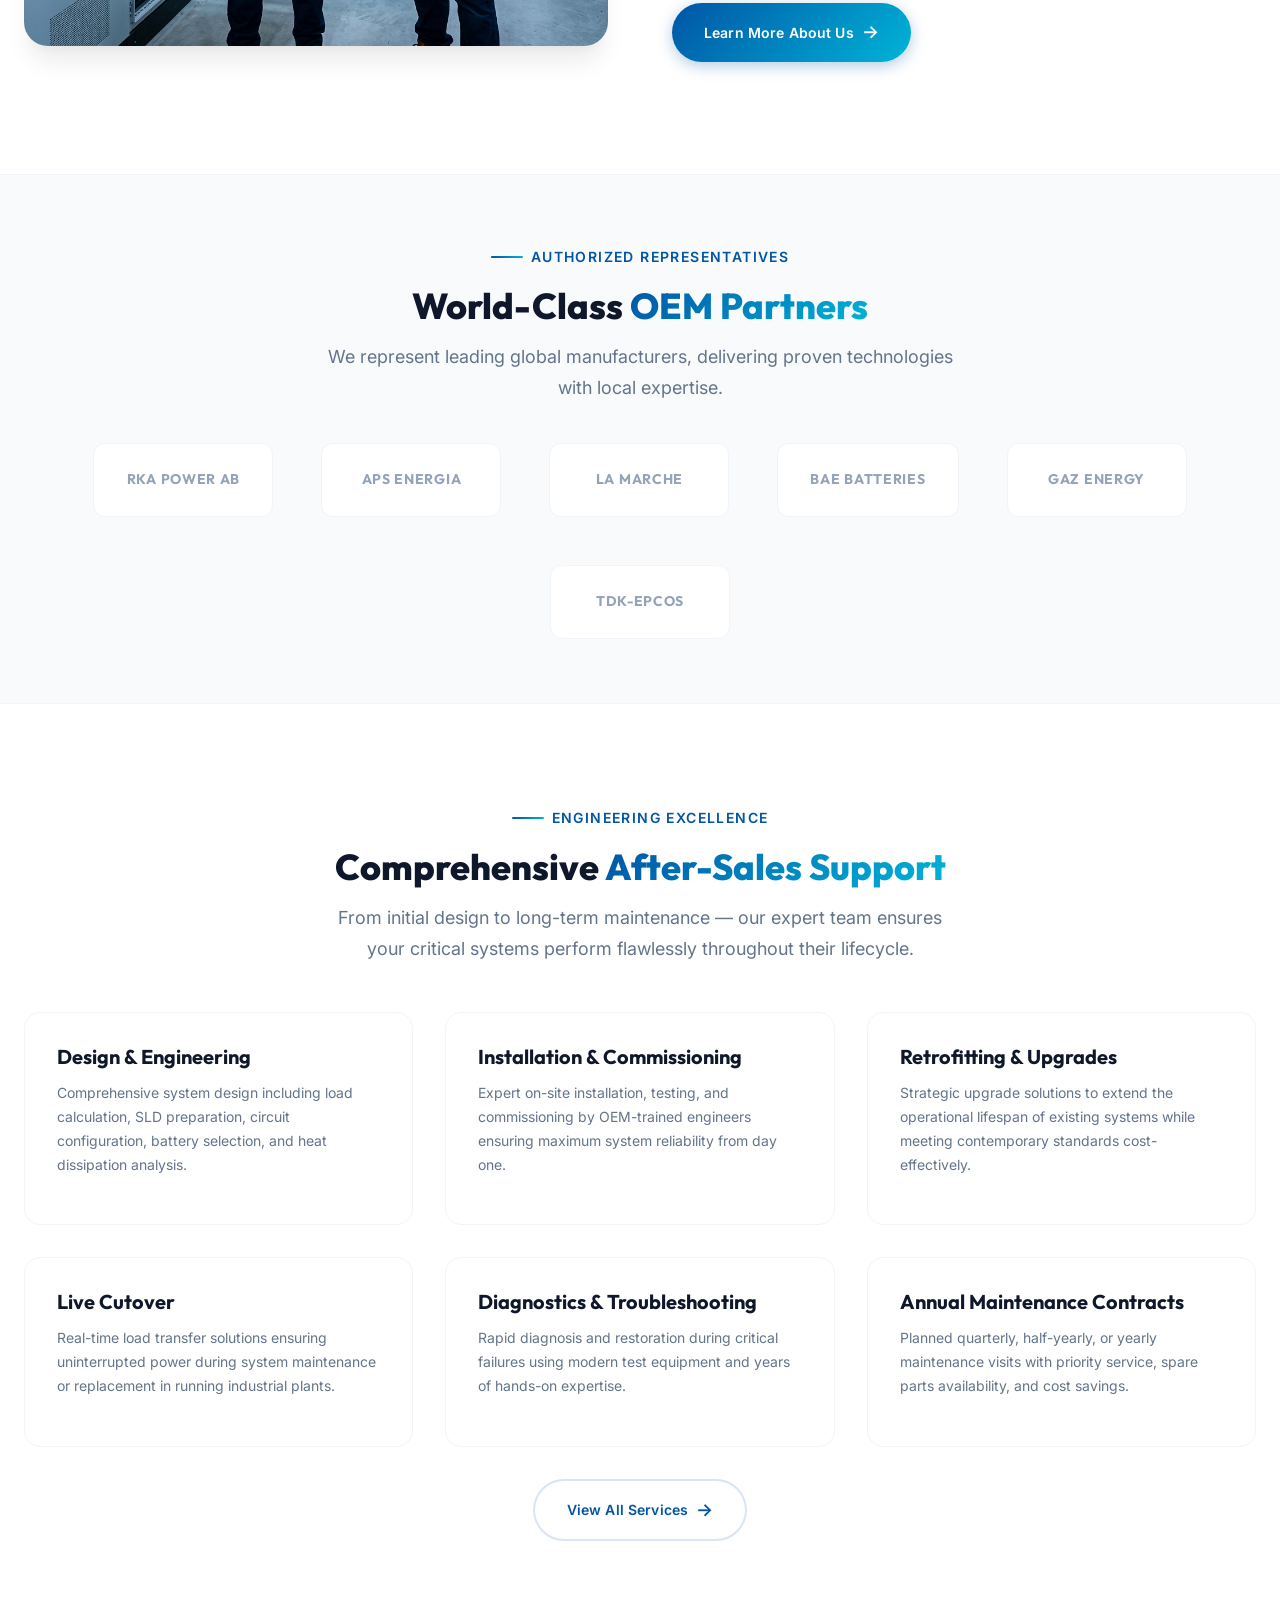
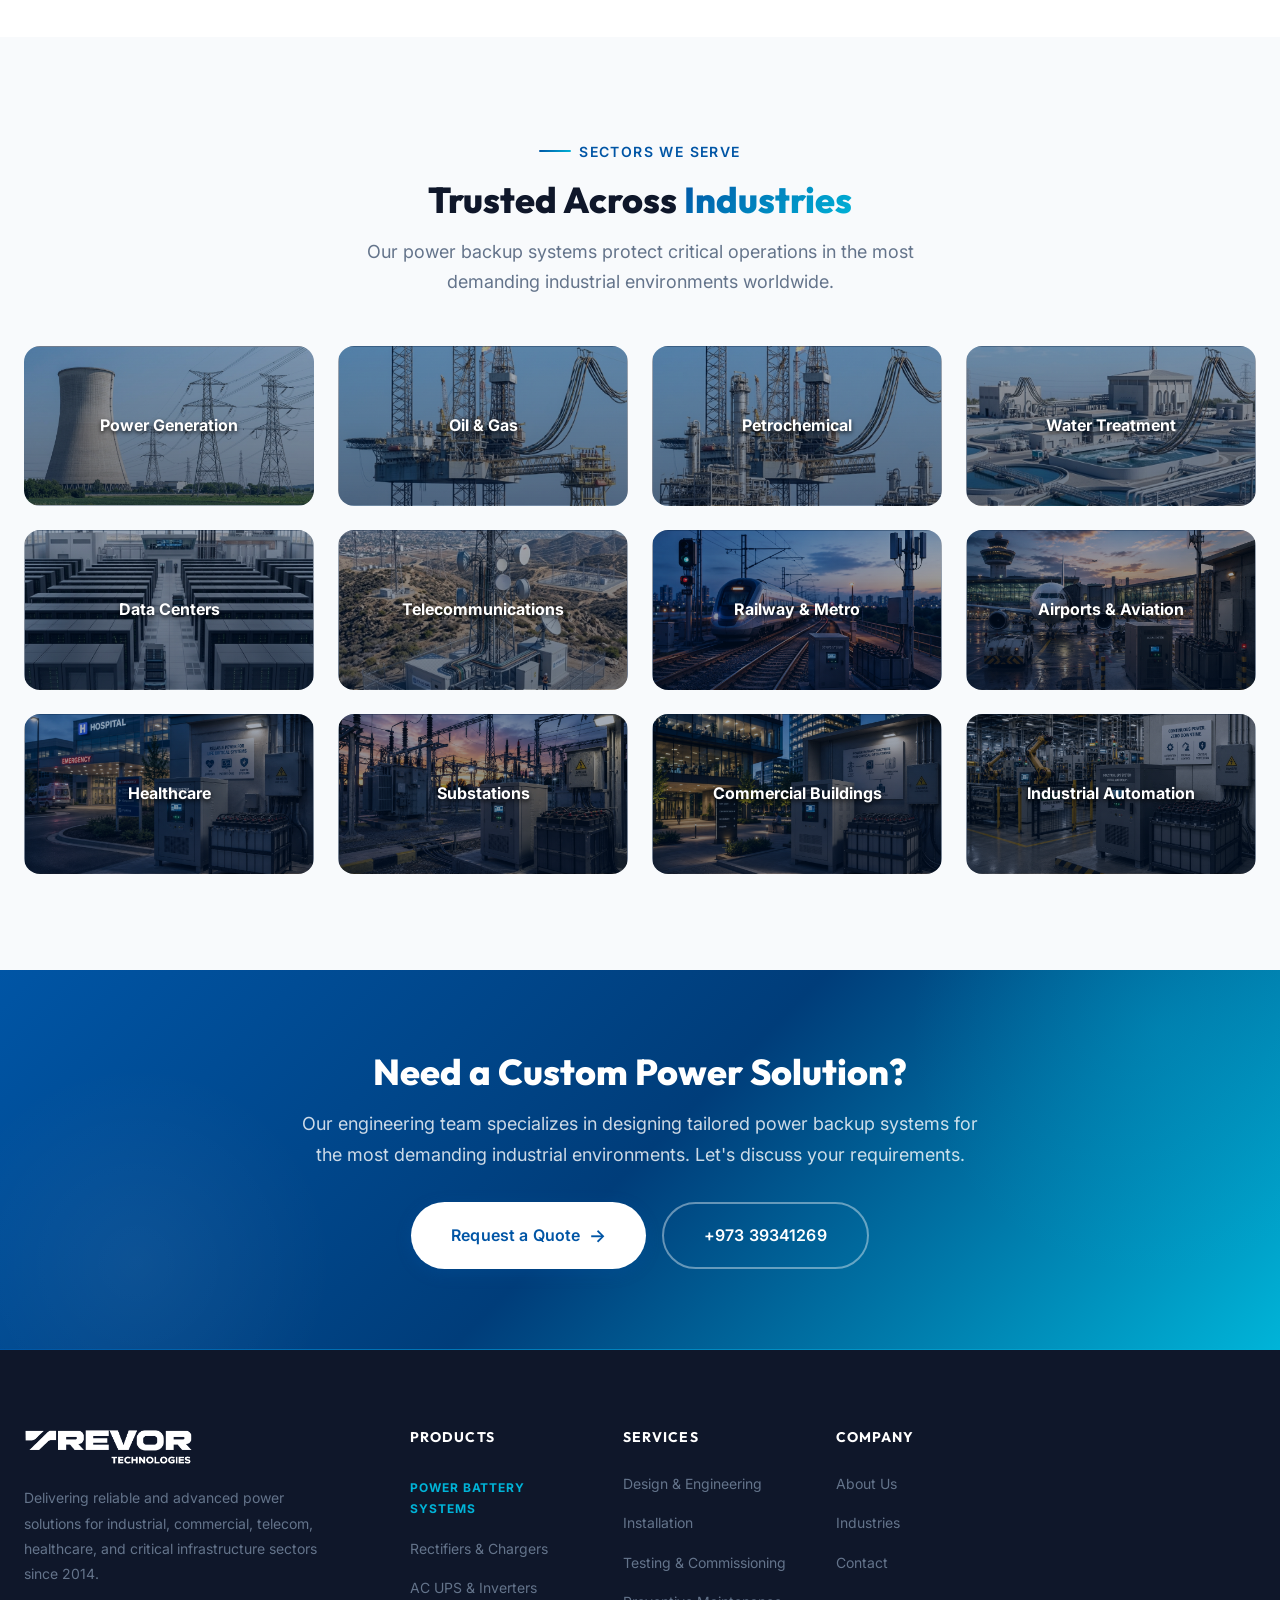
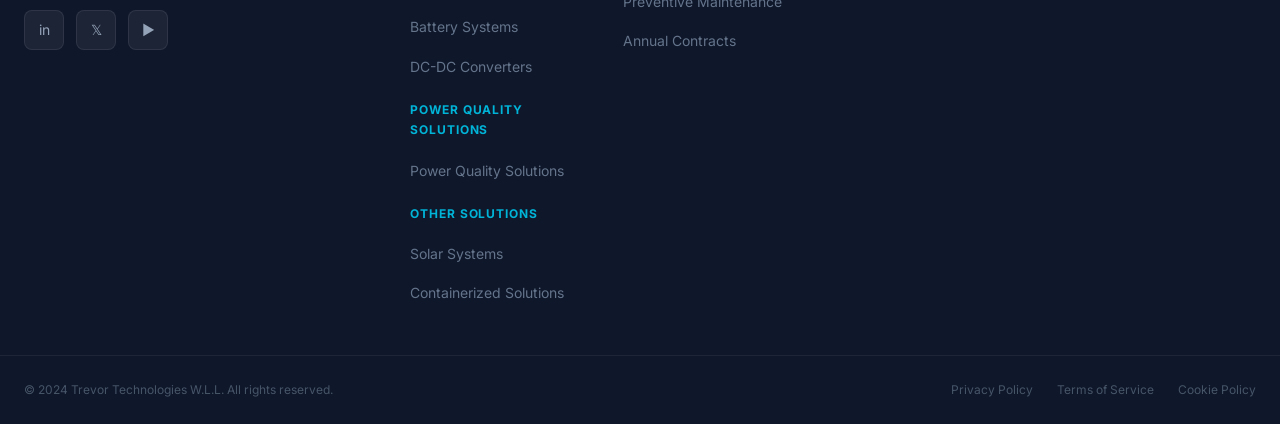
==== commit 0e35e9eb: "Add Power Quality Solutions section, update product groupings, images, and sliders" ====
--- a/index.html
+++ b/index.html
@@ -6,8 +6,9 @@
   <meta name="description" content="Trevor Technologies WLL — Industrial Power Backup Systems, AC/DC UPS Solutions, Battery Technologies, Solar Power Systems, and Critical Power Infrastructure for industries worldwide.">
   <meta name="keywords" content="UPS, power backup, rectifiers, battery systems, solar power, DC-DC converters, industrial power, Trevor Technologies">
   <title>Trevor Technologies WLL — Industrial Power Backup & Critical Infrastructure Solutions</title>
-  <link rel="stylesheet" href="style.css">
-  <link rel="icon" type="image/png" href="assets/trevor-logo.png">
+  <link rel="stylesheet" href="style.css?v=5">
+  <link rel="icon" type="image/png" href="assets/favicon.png">
+  <link rel="apple-touch-icon" href="assets/favicon.png">
   <script src="https://identity.netlify.com/v1/netlify-identity-widget.js"></script>
 </head>
 <body>
@@ -16,7 +17,7 @@
   <nav class="navbar" id="navbar">
     <div class="container">
       <a href="index.html" class="nav-logo">
-        <img src="assets/trevor-logo.png" alt="Trevor Technologies">
+        <img src="assets/trevor-brand.png?v=3" alt="Trevor Technologies">
       </a>
       <div class="nav-links" id="navLinks">
         <a href="index.html" class="nav-link active">Home</a>
@@ -24,42 +25,57 @@
         <div class="nav-dropdown">
           <a href="products.html" class="nav-link dropdown-trigger">Products <span class="chevron">▼</span></a>
           <div class="dropdown-menu">
-            <a href="rectifiers.html" class="dropdown-item">
-              <div class="dd-text">
-                <span class="dd-title">Rectifiers & Chargers</span>
-                <span class="dd-desc">DC UPS Systems</span>
-              </div>
-            </a>
-            <a href="ac-ups.html" class="dropdown-item">
-              <div class="dd-text">
-                <span class="dd-title">AC UPS & Inverters</span>
-                <span class="dd-desc">Uninterruptible Power</span>
-              </div>
-            </a>
-            <a href="batteries.html" class="dropdown-item">
-              <div class="dd-text">
-                <span class="dd-title">Battery Systems</span>
-                <span class="dd-desc">Stationary & Monitoring</span>
-              </div>
-            </a>
-            <a href="dc-converters.html" class="dropdown-item">
-              <div class="dd-text">
-                <span class="dd-title">DC-DC Converters</span>
-                <span class="dd-desc">Power Conversion</span>
-              </div>
-            </a>
-            <a href="solar.html" class="dropdown-item">
-              <div class="dd-text">
-                <span class="dd-title">Solar Systems</span>
-                <span class="dd-desc">Renewable Energy</span>
-              </div>
-            </a>
-            <a href="containerized.html" class="dropdown-item">
-              <div class="dd-text">
-                <span class="dd-title">Containerized Solutions</span>
-                <span class="dd-desc">Mobile Power Backup</span>
-              </div>
-            </a>
+            <span class="dropdown-group-label">Power Battery Systems</span>
+            <div class="dropdown-group-items">
+              <a href="rectifiers.html" class="dropdown-item">
+                <div class="dd-text">
+                  <span class="dd-title">Rectifiers &amp; Chargers</span>
+                  <span class="dd-desc">DC UPS Systems</span>
+                </div>
+              </a>
+              <a href="ac-ups.html" class="dropdown-item">
+                <div class="dd-text">
+                  <span class="dd-title">AC UPS &amp; Inverters</span>
+                  <span class="dd-desc">Uninterruptible Power</span>
+                </div>
+              </a>
+              <a href="batteries.html" class="dropdown-item">
+                <div class="dd-text">
+                  <span class="dd-title">Battery Systems</span>
+                  <span class="dd-desc">Stationary &amp; Monitoring</span>
+                </div>
+              </a>
+              <a href="dc-converters.html" class="dropdown-item">
+                <div class="dd-text">
+                  <span class="dd-title">DC-DC Converters</span>
+                  <span class="dd-desc">Power Conversion</span>
+                </div>
+              </a>
+            </div>
+            <span class="dropdown-group-label">Power Quality Solutions</span>
+            <div class="dropdown-group-items">
+              <a href="power-quality.html" class="dropdown-item">
+                <div class="dd-text">
+                  <span class="dd-title">Power Quality Solutions</span>
+                  <span class="dd-desc">Harmonic & Power Factor</span>
+                </div>
+              </a>
+            </div>
+            <span class="dropdown-group-label">Other Solutions</span>
+            <div class="dropdown-group-items">
+              <a href="solar.html" class="dropdown-item">
+                <div class="dd-text">
+                  <span class="dd-title">Solar Systems</span>
+                  <span class="dd-desc">Renewable Energy</span>
+                </div>
+              </a>
+              <a href="containerized.html" class="dropdown-item">
+                <div class="dd-text">
+                  <span class="dd-title">Containerized Solutions</span>
+                  <span class="dd-desc">Mobile Power Backup</span>
+                </div>
+              </a>
+            </div>
           </div>
         </div>
         <a href="services.html" class="nav-link">Services</a>
@@ -138,87 +154,184 @@
         <p class="section-subtitle centered">Comprehensive power backup solutions engineered for reliability, efficiency, and scalability across critical industrial applications.</p>
       </div>
 
-      <div class="carousel-container" style="margin-top: var(--space-12);">
-        <button class="carousel-nav-btn prev" aria-label="Previous Product">
-          <svg viewBox="0 0 24 24" width="24" height="24" stroke="currentColor" stroke-width="2.5" fill="none" stroke-linecap="round" stroke-linejoin="round"><polyline points="15 18 9 12 15 6"></polyline></svg>
-        </button>
-        <div class="products-grid" style="margin-top: 0;">
-        <div class="product-card animate-on-scroll delay-1">
-          <div class="product-card-image">
-            <img src="assets/rectifier-systems.png" alt="Rectifiers & Battery Chargers">
-            <span class="product-card-badge">DC UPS</span>
-          </div>
-          <div class="product-card-body">
-            <h3 class="product-card-title">Rectifiers & Battery Chargers</h3>
-            <p class="product-card-desc">Reliable DC power solutions from 5A to 2500A with SCR, IGBT, and SMPS technologies for critical industrial applications.</p>
-            <a href="rectifiers.html" class="product-card-link">Learn More <span class="arrow">→</span></a>
-          </div>
-        </div>
-
-        <div class="product-card animate-on-scroll delay-2">
-          <div class="product-card-image">
-            <img src="assets/ups-systems.png" alt="AC UPS & Inverters">
-            <span class="product-card-badge">AC UPS</span>
-          </div>
-          <div class="product-card-body">
-            <h3 class="product-card-title">AC UPS & Inverters</h3>
-            <p class="product-card-desc">Industrial-grade online double-conversion UPS systems from 1KVA to 500KVA for uninterrupted power supply.</p>
-            <a href="ac-ups.html" class="product-card-link">Learn More <span class="arrow">→</span></a>
-          </div>
-        </div>
-
-        <div class="product-card animate-on-scroll delay-3">
-          <div class="product-card-image">
-            <img src="assets/battery-systems.png" alt="Stationary Battery Systems">
-            <span class="product-card-badge">Batteries</span>
-          </div>
-          <div class="product-card-body">
-            <h3 class="product-card-title">Stationary Batteries & Monitoring</h3>
-            <p class="product-card-desc">High-performance battery banks with cell monitoring — Lead Acid, VRLA, Ni-Cd, Lithium-ion, and Sodium technologies.</p>
-            <a href="batteries.html" class="product-card-link">Learn More <span class="arrow">→</span></a>
-          </div>
-        </div>
-
-        <div class="product-card animate-on-scroll delay-1">
-          <div class="product-card-image">
-            <img src="assets/dc-converter.png" alt="DC-DC Converters">
-            <span class="product-card-badge">Converters</span>
-          </div>
-          <div class="product-card-body">
-            <h3 class="product-card-title">DC-DC Converters</h3>
-            <p class="product-card-desc">Ultra-rugged converters from 50W to 40kW with wide input/output ranges and conformal coating protection.</p>
-            <a href="dc-converters.html" class="product-card-link">Learn More <span class="arrow">→</span></a>
-          </div>
-        </div>
-
-        <div class="product-card animate-on-scroll delay-2">
-          <div class="product-card-image">
-            <img src="assets/solar-systems.png" alt="Solar Power Systems">
-            <span class="product-card-badge">Solar</span>
-          </div>
-          <div class="product-card-body">
-            <h3 class="product-card-title">Solar Power Systems</h3>
-            <p class="product-card-desc">Industrial and commercial solar energy solutions designed for maximum efficiency and long-term energy independence.</p>
-            <a href="solar.html" class="product-card-link">Learn More <span class="arrow">→</span></a>
-          </div>
-        </div>
-
-        <div class="product-card animate-on-scroll delay-3">
-          <div class="product-card-image">
-            <img src="assets/containerized-backup.png" alt="Containerized Backup Solutions">
-            <span class="product-card-badge">Mobile</span>
-          </div>
-          <div class="product-card-body">
-            <h3 class="product-card-title">Containerized Emergency Systems</h3>
-            <p class="product-card-desc">Custom-designed truck and trailer-mounted power backup systems for emergency deployments and startups.</p>
-            <a href="containerized.html" class="product-card-link">Learn More <span class="arrow">→</span></a>
-          </div>
-        </div>
-      </div>
-      <button class="carousel-nav-btn next" aria-label="Next Product">
-        <svg viewBox="0 0 24 24" width="24" height="24" stroke="currentColor" stroke-width="2.5" fill="none" stroke-linecap="round" stroke-linejoin="round"><polyline points="9 18 15 12 9 6"></polyline></svg>
-      </button>
-    </div>
+      <!-- Subgroup 1: Power Battery Systems -->
+      <div class="products-subgroup-block animate-on-scroll" style="margin-top: var(--space-12);">
+        <div class="subgroup-header">
+          <span class="subgroup-kicker">Core Infrastructure</span>
+          <h3 class="subgroup-heading">Power Battery Systems</h3>
+        </div>
+
+        <div class="carousel-container" style="margin-top: var(--space-6);">
+          <button class="carousel-nav-btn prev" aria-label="Previous Product">
+            <svg viewBox="0 0 24 24" width="24" height="24" stroke="currentColor" stroke-width="2.5" fill="none" stroke-linecap="round" stroke-linejoin="round"><polyline points="15 18 9 12 15 6"></polyline></svg>
+          </button>
+          <div class="products-grid subgroup-grid-4" style="margin-top: 0;">
+            <div class="product-card animate-on-scroll delay-1">
+              <div class="product-card-image">
+                <img src="assets/rectifier-systems.png?v=2" alt="Rectifiers & Battery Chargers">
+                <span class="product-card-badge">DC UPS</span>
+              </div>
+              <div class="product-card-body">
+                <h3 class="product-card-title">Rectifiers & Battery Chargers</h3>
+                <p class="product-card-desc">Reliable DC power solutions from 5A to 2500A with SCR, IGBT, and SMPS technologies for critical industrial applications.</p>
+                <a href="rectifiers.html" class="product-card-link">Learn More <span class="arrow">→</span></a>
+              </div>
+            </div>
+
+            <div class="product-card animate-on-scroll delay-2">
+              <div class="product-card-image">
+                <img src="assets/ups-systems.png?v=2" alt="AC UPS & Inverters">
+                <span class="product-card-badge">AC UPS</span>
+              </div>
+              <div class="product-card-body">
+                <h3 class="product-card-title">AC UPS & Inverters</h3>
+                <p class="product-card-desc">Industrial-grade online double-conversion UPS systems from 1KVA to 500KVA for uninterrupted power supply.</p>
+                <a href="ac-ups.html" class="product-card-link">Learn More <span class="arrow">→</span></a>
+              </div>
+            </div>
+
+            <div class="product-card animate-on-scroll delay-3">
+              <div class="product-card-image card-slider-container">
+                <div class="card-slider-track">
+                  <div class="card-slide active">
+                    <img src="assets/battery-systems.png?v=2" alt="Stationary Battery Systems">
+                  </div>
+                  <div class="card-slide">
+                    <img src="assets/battery-systems-2.png?v=2" alt="Battery Rack Systems">
+                  </div>
+                  <div class="card-slide">
+                    <img src="assets/battery-systems-3.png?v=2" alt="Industrial Battery Enclosures">
+                  </div>
+                </div>
+                <span class="product-card-badge">Batteries</span>
+                <button class="card-slider-btn prev" aria-label="Previous battery image" type="button">‹</button>
+                <button class="card-slider-btn next" aria-label="Next battery image" type="button">›</button>
+                <div class="card-slider-dots">
+                  <span class="card-dot active" data-index="0"></span>
+                  <span class="card-dot" data-index="1"></span>
+                  <span class="card-dot" data-index="2"></span>
+                </div>
+              </div>
+              <div class="product-card-body">
+                <h3 class="product-card-title">Stationary Batteries & Monitoring</h3>
+                <p class="product-card-desc">High-performance battery banks with cell monitoring — Lead Acid, VRLA, Ni-Cd, Lithium-ion, and Sodium technologies.</p>
+                <a href="batteries.html" class="product-card-link">Learn More <span class="arrow">→</span></a>
+              </div>
+            </div>
+
+            <div class="product-card animate-on-scroll delay-1">
+              <div class="product-card-image">
+                <img src="assets/dc-converter.png?v=2" alt="DC-DC Converters">
+                <span class="product-card-badge">Converters</span>
+              </div>
+              <div class="product-card-body">
+                <h3 class="product-card-title">DC-DC Converters</h3>
+                <p class="product-card-desc">Ultra-rugged converters from 50W to 40kW with wide input/output ranges and conformal coating protection.</p>
+                <a href="dc-converters.html" class="product-card-link">Learn More <span class="arrow">→</span></a>
+              </div>
+            </div>
+          </div>
+          <button class="carousel-nav-btn next" aria-label="Next Product">
+            <svg viewBox="0 0 24 24" width="24" height="24" stroke="currentColor" stroke-width="2.5" fill="none" stroke-linecap="round" stroke-linejoin="round"><polyline points="9 18 15 12 9 6"></polyline></svg>
+          </button>
+        </div>
+      </div>
+
+      <!-- Combined Row: Power Quality Solutions & Other Solutions -->
+      <div class="composite-solutions-row animate-on-scroll">
+        <!-- Main Category 2: Power Quality Solutions -->
+        <div class="products-subgroup-block">
+          <div class="subgroup-header">
+            <span class="subgroup-kicker">Grid Optimization &amp; Reliability</span>
+            <h3 class="subgroup-heading">Power Quality Solutions</h3>
+          </div>
+
+          <div class="carousel-container" style="margin-top: var(--space-6);">
+            <button class="carousel-nav-btn prev" aria-label="Previous Product">
+              <svg viewBox="0 0 24 24" width="24" height="24" stroke="currentColor" stroke-width="2.5" fill="none" stroke-linecap="round" stroke-linejoin="round"><polyline points="15 18 9 12 15 6"></polyline></svg>
+            </button>
+            <div class="products-grid subgroup-grid-single" style="margin-top: 0;">
+              <div class="product-card animate-on-scroll delay-1">
+                <div class="product-card-image card-slider-container">
+                  <div class="card-slider-track">
+                    <div class="card-slide active">
+                      <img src="assets/power-quality-1.png" alt="Power Quality Solutions Cabinet">
+                    </div>
+                    <div class="card-slide">
+                      <img src="assets/power-quality-2.png" alt="Power Quality System Modules">
+                    </div>
+                    <div class="card-slide">
+                      <img src="assets/power-quality-3.png" alt="Power Quality Enclosure">
+                    </div>
+                    <div class="card-slide">
+                      <img src="assets/power-quality-4.png" alt="Power Quality Industrial Panel">
+                    </div>
+                  </div>
+                  <span class="product-card-badge">Power Quality</span>
+                  <button class="card-slider-btn prev" aria-label="Previous image" type="button">‹</button>
+                  <button class="card-slider-btn next" aria-label="Next image" type="button">›</button>
+                  <div class="card-slider-dots">
+                    <span class="card-dot active" data-index="0"></span>
+                    <span class="card-dot" data-index="1"></span>
+                    <span class="card-dot" data-index="2"></span>
+                    <span class="card-dot" data-index="3"></span>
+                  </div>
+                </div>
+                <div class="product-card-body">
+                  <h3 class="product-card-title">Power Quality Solutions</h3>
+                  <p class="product-card-desc">Advanced power quality solutions designed to enhance electrical performance, improve system reliability, and support efficient operation of critical power infrastructure.</p>
+                  <a href="power-quality.html" class="product-card-link">Learn More <span class="arrow">→</span></a>
+                </div>
+              </div>
+            </div>
+            <button class="carousel-nav-btn next" aria-label="Next Product">
+              <svg viewBox="0 0 24 24" width="24" height="24" stroke="currentColor" stroke-width="2.5" fill="none" stroke-linecap="round" stroke-linejoin="round"><polyline points="9 18 15 12 9 6"></polyline></svg>
+            </button>
+          </div>
+        </div>
+
+        <!-- Subgroup 3: Other Solutions -->
+        <div class="products-subgroup-block">
+          <div class="subgroup-header">
+            <span class="subgroup-kicker">Specialized Infrastructure</span>
+            <h3 class="subgroup-heading">Other Solutions</h3>
+          </div>
+
+          <div class="carousel-container" style="margin-top: var(--space-6);">
+            <button class="carousel-nav-btn prev" aria-label="Previous Product">
+              <svg viewBox="0 0 24 24" width="24" height="24" stroke="currentColor" stroke-width="2.5" fill="none" stroke-linecap="round" stroke-linejoin="round"><polyline points="15 18 9 12 15 6"></polyline></svg>
+            </button>
+            <div class="products-grid subgroup-grid-2" style="margin-top: 0;">
+              <div class="product-card animate-on-scroll delay-2">
+                <div class="product-card-image">
+                  <img src="assets/solar-systems.png" alt="Solar Power Systems">
+                  <span class="product-card-badge">Solar</span>
+                </div>
+                <div class="product-card-body">
+                  <h3 class="product-card-title">Solar Power Systems</h3>
+                  <p class="product-card-desc">Industrial and commercial solar energy solutions designed for maximum efficiency and long-term energy independence.</p>
+                  <a href="solar.html" class="product-card-link">Learn More <span class="arrow">→</span></a>
+                </div>
+              </div>
+
+              <div class="product-card animate-on-scroll delay-3">
+                <div class="product-card-image">
+                  <img src="assets/containerized-backup.png?v=2" alt="Containerized Backup Solutions">
+                  <span class="product-card-badge">Mobile</span>
+                </div>
+                <div class="product-card-body">
+                  <h3 class="product-card-title">Containerized Emergency Systems</h3>
+                  <p class="product-card-desc">Custom-designed truck and trailer-mounted power backup systems for emergency deployments and startups.</p>
+                  <a href="containerized.html" class="product-card-link">Learn More <span class="arrow">→</span></a>
+                </div>
+              </div>
+            </div>
+            <button class="carousel-nav-btn next" aria-label="Next Product">
+              <svg viewBox="0 0 24 24" width="24" height="24" stroke="currentColor" stroke-width="2.5" fill="none" stroke-linecap="round" stroke-linejoin="round"><polyline points="9 18 15 12 9 6"></polyline></svg>
+            </button>
+          </div>
+        </div>
+      </div>
     </div>
   </section>
 
@@ -421,7 +534,7 @@
       <div class="container">
         <div class="footer-grid">
           <div class="footer-brand">
-            <img src="assets/trevor-logo.png" alt="Trevor Technologies">
+            <img src="assets/trevor-brand.png?v=3" alt="Trevor Technologies">
             <p>Delivering reliable and advanced power solutions for industrial, commercial, telecom, healthcare, and critical infrastructure sectors since 2014.</p>
             <div class="footer-social">
               <a href="#" aria-label="LinkedIn">in</a>
@@ -432,10 +545,14 @@
           <div class="footer-col">
             <h4>Products</h4>
             <ul>
+              <li style="font-size: var(--text-xs); font-weight: 700; text-transform: uppercase; letter-spacing: 0.08em; color: var(--trevor-cyan); padding: var(--space-2) 0 var(--space-1); pointer-events: none;">Power Battery Systems</li>
               <li><a href="rectifiers.html">Rectifiers & Chargers</a></li>
               <li><a href="ac-ups.html">AC UPS & Inverters</a></li>
               <li><a href="batteries.html">Battery Systems</a></li>
               <li><a href="dc-converters.html">DC-DC Converters</a></li>
+              <li style="font-size: var(--text-xs); font-weight: 700; text-transform: uppercase; letter-spacing: 0.08em; color: var(--trevor-cyan); padding: var(--space-2) 0 var(--space-1); pointer-events: none;">Power Quality Solutions</li>
+              <li><a href="power-quality.html">Power Quality Solutions</a></li>
+              <li style="font-size: var(--text-xs); font-weight: 700; text-transform: uppercase; letter-spacing: 0.08em; color: var(--trevor-cyan); padding: var(--space-2) 0 var(--space-1); pointer-events: none;">Other Solutions</li>
               <li><a href="solar.html">Solar Systems</a></li>
               <li><a href="containerized.html">Containerized Solutions</a></li>
             </ul>
@@ -476,7 +593,7 @@
   <!-- Scroll to Top -->
   <button class="scroll-top" id="scrollTop" aria-label="Scroll to top">↑</button>
 
-  <script src="script.js"></script>
+  <script src="script.js?v=2"></script>
   <script>
     if (window.netlifyIdentity) {
       window.netlifyIdentity.on("init", user => {
--- a/style.css
+++ b/style.css
@@ -324,13 +324,13 @@
 }
 
 .nav-logo img {
-  height: 60px;
+  height: 44px;
   width: auto;
   transition: height var(--transition-base);
 }
 
 .navbar.scrolled .nav-logo img {
-  height: 56px;
+  height: 38px;
 }
 
 .nav-links {
@@ -433,6 +433,32 @@
   transform: translateX(4px);
 }
 
+/* Dropdown subgroup label */
+.dropdown-group-label {
+  display: block;
+  padding: var(--space-2) var(--space-4);
+  font-family: var(--font-heading);
+  font-size: var(--text-base);
+  font-weight: 900;
+  text-transform: none;
+  letter-spacing: 0;
+  color: var(--gray-900);
+  margin-top: var(--space-2);
+  border-top: 2px solid var(--gray-200);
+  background: var(--trevor-blue-pale);
+  border-radius: var(--radius-md);
+  border-left: 4px solid var(--trevor-blue);
+}
+
+.dropdown-group-label:first-child {
+  border-top: none;
+  margin-top: 0;
+}
+
+.dropdown-group-items {
+  padding-left: var(--space-2);
+}
+
 .dropdown-item .dd-icon {
   width: 36px;
   height: 36px;
@@ -451,7 +477,7 @@
 }
 
 .dropdown-item .dd-title {
-  font-weight: 600;
+  font-weight: 400;
   color: var(--gray-800);
   font-size: var(--text-sm);
 }
@@ -1565,7 +1591,7 @@
 }
 
 .footer-brand img {
-  height: 44px;
+  height: 36px;
   margin-bottom: var(--space-5);
   filter: brightness(0) invert(1);
 }
@@ -2378,4 +2404,328 @@
   color: var(--white);
   text-decoration: underline;
   font-weight: 600;
+}
+
+/* ========================================================================
+   26. PRODUCTS SUBGROUP (MNC Standard)
+   ======================================================================== */
+.products-subgroup-block {
+  position: relative;
+}
+
+.composite-solutions-row {
+  display: grid;
+  grid-template-columns: 1fr 2fr;
+  gap: var(--space-8);
+  margin-top: var(--space-16);
+  align-items: start;
+}
+
+.subgroup-header {
+  margin-bottom: var(--space-6);
+  padding-bottom: var(--space-4);
+  border-bottom: 1px solid var(--gray-200);
+}
+
+.subgroup-kicker {
+  display: inline-flex;
+  align-items: center;
+  gap: var(--space-2);
+  font-size: var(--text-xs);
+  font-weight: 700;
+  text-transform: uppercase;
+  letter-spacing: 0.1em;
+  color: var(--trevor-blue);
+  margin-bottom: var(--space-1);
+}
+
+.subgroup-kicker::before {
+  content: '';
+  display: inline-block;
+  width: 14px;
+  height: 2px;
+  background: var(--gradient-blue);
+  border-radius: 1px;
+}
+
+.subgroup-heading {
+  font-family: var(--font-heading);
+  font-size: var(--text-2xl);
+  font-weight: 700;
+  color: var(--gray-900);
+  margin-bottom: var(--space-1);
+}
+
+.subgroup-description {
+  font-size: var(--text-sm);
+  color: var(--gray-500);
+  max-width: 650px;
+  line-height: 1.6;
+  margin-bottom: 0;
+}
+
+@media (min-width: 1025px) {
+  .products-grid.subgroup-grid-4 {
+    grid-template-columns: repeat(4, 1fr);
+    gap: var(--space-6);
+  }
+
+  .products-grid.subgroup-grid-2 {
+    grid-template-columns: repeat(2, 1fr);
+    gap: var(--space-6);
+  }
+
+  .products-grid.subgroup-grid-single {
+    grid-template-columns: 1fr;
+    gap: var(--space-6);
+  }
+
+  .products-grid.subgroup-grid-1 {
+    grid-template-columns: repeat(4, 1fr);
+    gap: var(--space-6);
+  }
+}
+
+@media (min-width: 769px) and (max-width: 1024px) {
+  .composite-solutions-row {
+    grid-template-columns: 1fr;
+    gap: var(--space-12);
+  }
+
+  .products-grid.subgroup-grid-4,
+  .products-grid.subgroup-grid-2,
+  .products-grid.subgroup-grid-1,
+  .products-grid.subgroup-grid-single {
+    grid-template-columns: repeat(2, 1fr);
+    gap: var(--space-6);
+  }
+}
+
+@media (max-width: 768px) {
+  .composite-solutions-row {
+    grid-template-columns: 1fr;
+    gap: var(--space-12);
+    margin-top: var(--space-12);
+  }
+
+  .subgroup-header {
+    margin-bottom: var(--space-4);
+    padding-bottom: var(--space-3);
+  }
+
+  .subgroup-heading {
+    font-size: var(--text-xl);
+  }
+
+  .subgroup-description {
+    font-size: var(--text-xs);
+  }
+}
+
+/* ========================================================================
+   27. INTERACTIVE IMAGE SLIDERS (Product Cards & Gallery)
+   ======================================================================== */
+.card-slider-container {
+  position: relative;
+  overflow: hidden;
+  user-select: none;
+}
+
+.card-slider-track {
+  position: relative;
+  width: 100%;
+  height: 100%;
+}
+
+.card-slide {
+  position: absolute;
+  inset: 0;
+  opacity: 0;
+  transition: opacity 0.35s ease-in-out, transform 0.35s ease-in-out;
+  transform: scale(1.02);
+  pointer-events: none;
+}
+
+.card-slide.active {
+  opacity: 1;
+  transform: scale(1);
+  pointer-events: auto;
+}
+
+.card-slide img {
+  width: 100%;
+  height: 100%;
+  object-fit: cover;
+  display: block;
+}
+
+.card-slider-btn {
+  position: absolute;
+  top: 50%;
+  transform: translateY(-50%);
+  width: 30px;
+  height: 30px;
+  border-radius: 50%;
+  background: rgba(15, 23, 42, 0.7);
+  color: #fff;
+  border: 1px solid rgba(255, 255, 255, 0.2);
+  cursor: pointer;
+  display: flex;
+  align-items: center;
+  justify-content: center;
+  font-size: 18px;
+  font-weight: 700;
+  line-height: 1;
+  z-index: 6;
+  opacity: 0.85;
+  transition: all 0.2s ease;
+  backdrop-filter: blur(4px);
+}
+
+.card-slider-btn:hover {
+  background: var(--trevor-blue);
+  border-color: var(--trevor-cyan);
+  opacity: 1;
+  transform: translateY(-50%) scale(1.1);
+}
+
+.card-slider-btn.prev {
+  left: 8px;
+}
+
+.card-slider-btn.next {
+  right: 8px;
+}
+
+.card-slider-dots {
+  position: absolute;
+  bottom: 8px;
+  left: 50%;
+  transform: translateX(-50%);
+  display: flex;
+  align-items: center;
+  gap: 5px;
+  z-index: 6;
+  padding: 4px 8px;
+  background: rgba(15, 23, 42, 0.55);
+  border-radius: 999px;
+  backdrop-filter: blur(4px);
+}
+
+.card-dot {
+  width: 6px;
+  height: 6px;
+  border-radius: 50%;
+  background: rgba(255, 255, 255, 0.45);
+  cursor: pointer;
+  transition: all 0.25s ease;
+}
+
+.card-dot.active {
+  background: var(--trevor-cyan);
+  width: 16px;
+  border-radius: 999px;
+}
+
+/* Page Split Gallery Slider (for batteries.html) */
+.split-gallery-container {
+  position: relative;
+  overflow: hidden;
+  user-select: none;
+}
+
+.split-gallery-track {
+  position: relative;
+  width: 100%;
+  height: 100%;
+  min-height: 420px;
+}
+
+.split-gallery-slide {
+  position: absolute;
+  inset: 0;
+  opacity: 0;
+  transition: opacity 0.45s ease-in-out, transform 0.45s ease-in-out;
+  transform: scale(1.02);
+  pointer-events: none;
+}
+
+.split-gallery-slide.active {
+  opacity: 1;
+  transform: scale(1);
+  pointer-events: auto;
+}
+
+.split-gallery-slide img {
+  width: 100%;
+  height: 100%;
+  min-height: 420px;
+  object-fit: cover;
+  display: block;
+}
+
+.split-gallery-btn {
+  position: absolute;
+  top: 50%;
+  transform: translateY(-50%);
+  width: 42px;
+  height: 42px;
+  border-radius: 50%;
+  background: rgba(15, 23, 42, 0.7);
+  color: #fff;
+  border: 1px solid rgba(255, 255, 255, 0.25);
+  cursor: pointer;
+  display: flex;
+  align-items: center;
+  justify-content: center;
+  font-size: 24px;
+  font-weight: 700;
+  line-height: 1;
+  z-index: 10;
+  transition: all 0.25s ease;
+  backdrop-filter: blur(6px);
+}
+
+.split-gallery-btn:hover {
+  background: var(--trevor-blue);
+  border-color: var(--trevor-cyan);
+  transform: translateY(-50%) scale(1.08);
+}
+
+.split-gallery-btn.prev {
+  left: 14px;
+}
+
+.split-gallery-btn.next {
+  right: 14px;
+}
+
+.split-gallery-dots {
+  position: absolute;
+  bottom: 14px;
+  left: 50%;
+  transform: translateX(-50%);
+  display: flex;
+  align-items: center;
+  gap: 7px;
+  z-index: 10;
+  padding: 5px 12px;
+  background: rgba(15, 23, 42, 0.55);
+  border-radius: 999px;
+  backdrop-filter: blur(6px);
+}
+
+.gallery-dot {
+  width: 8px;
+  height: 8px;
+  border-radius: 50%;
+  background: rgba(255, 255, 255, 0.45);
+  cursor: pointer;
+  transition: all 0.25s ease;
+}
+
+.gallery-dot.active {
+  background: var(--trevor-cyan);
+  width: 22px;
+  border-radius: 999px;
 }
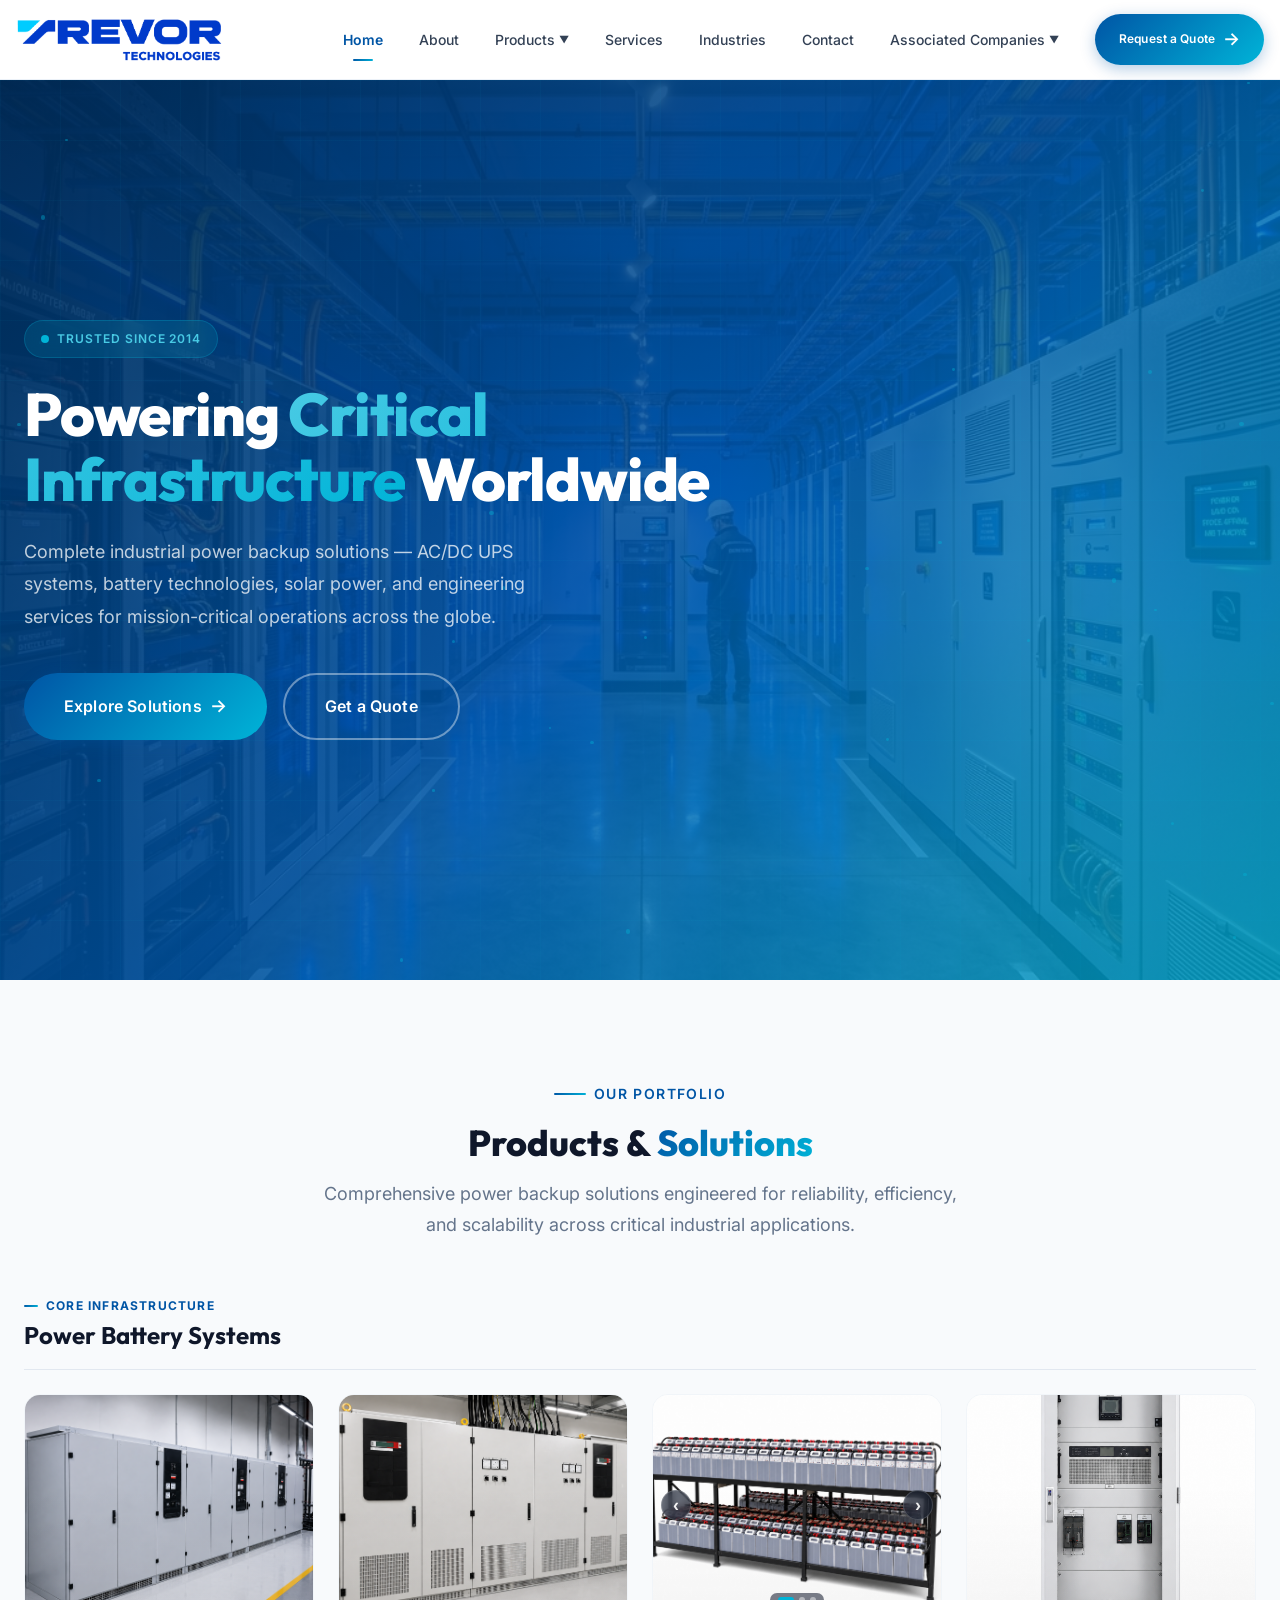
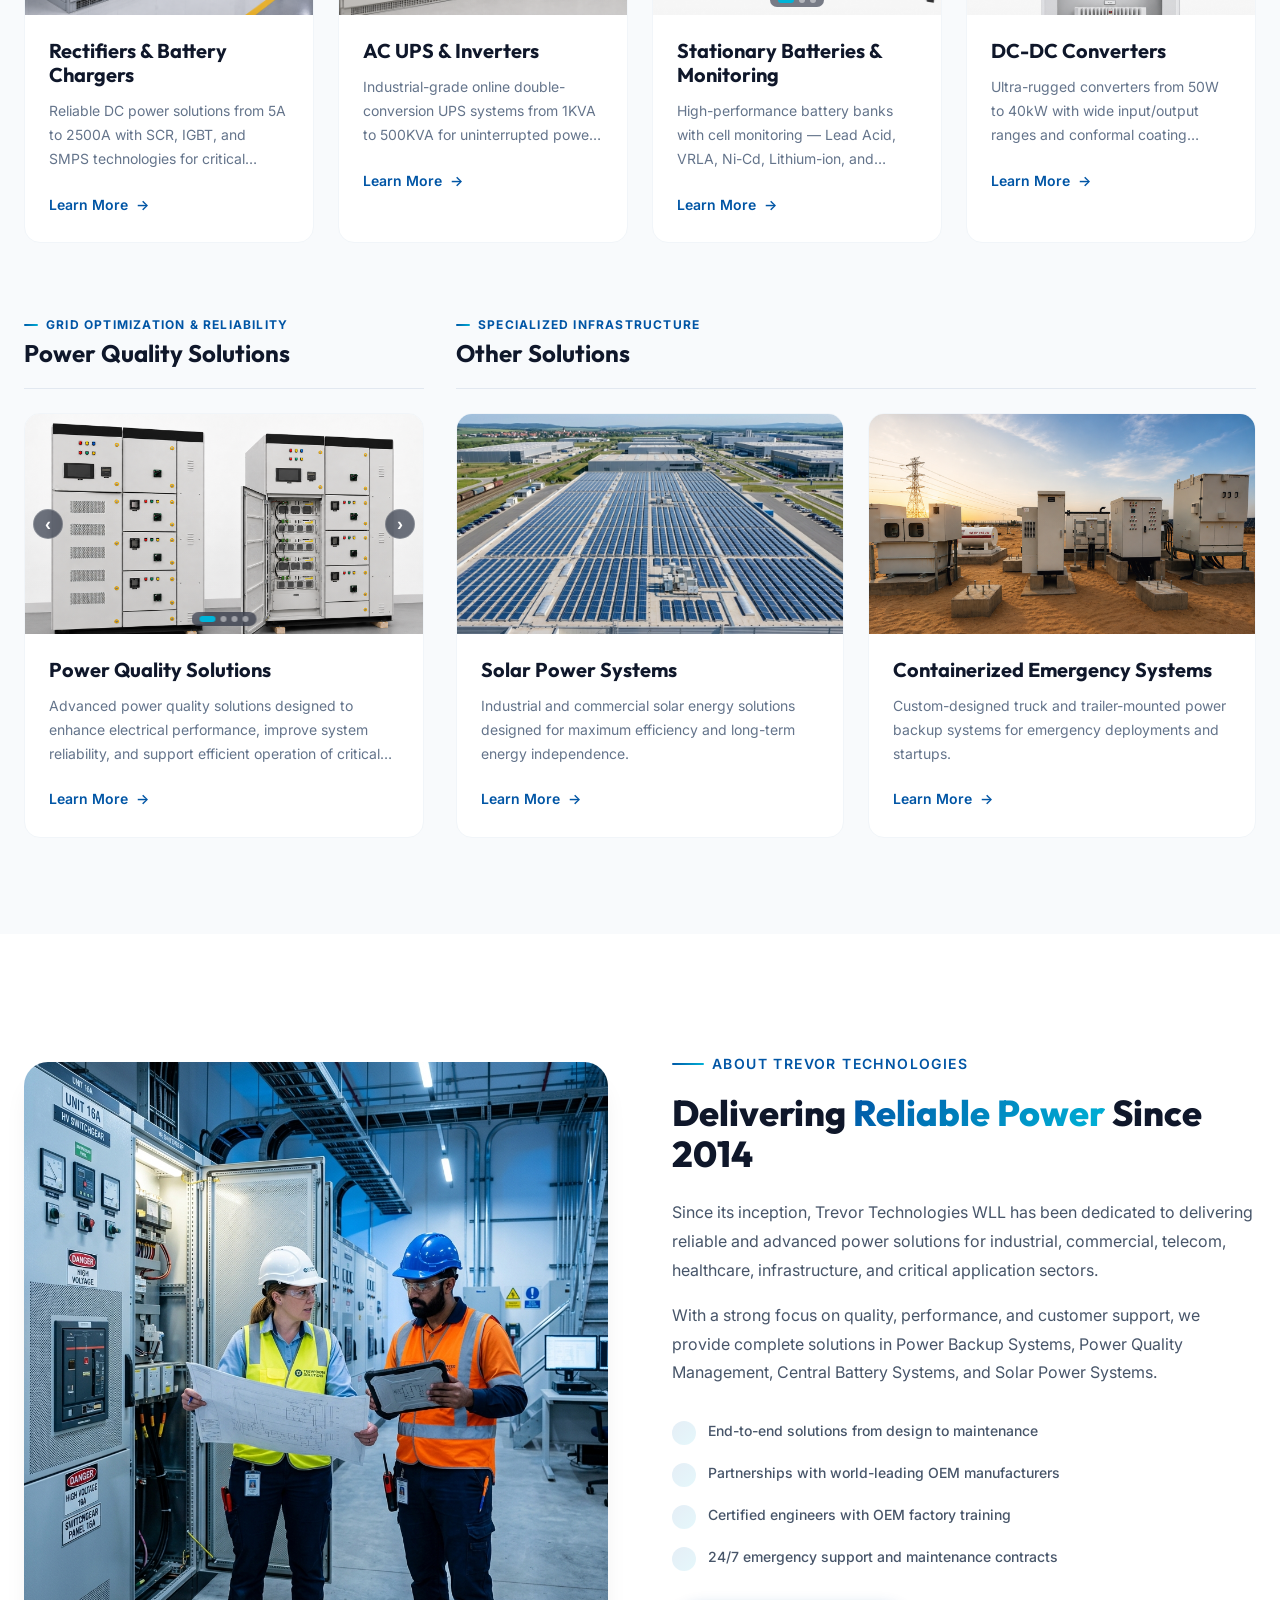
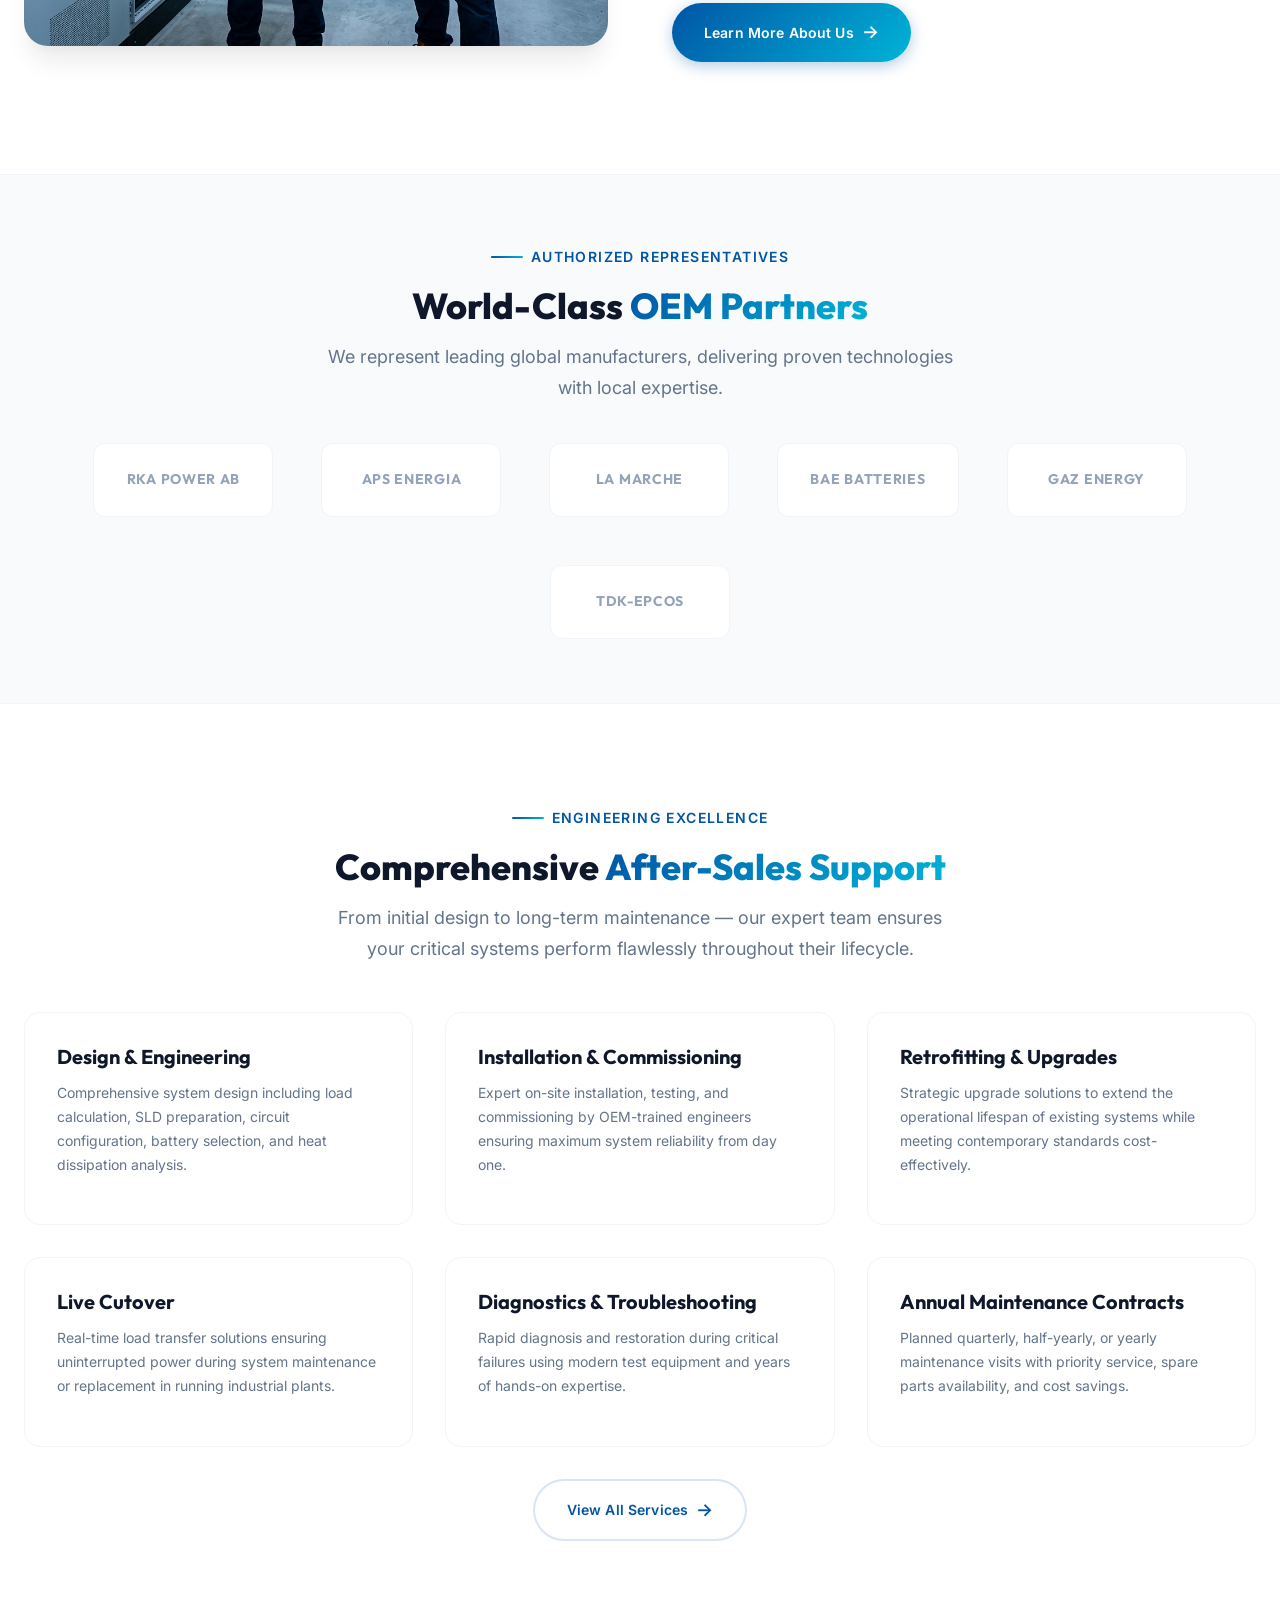
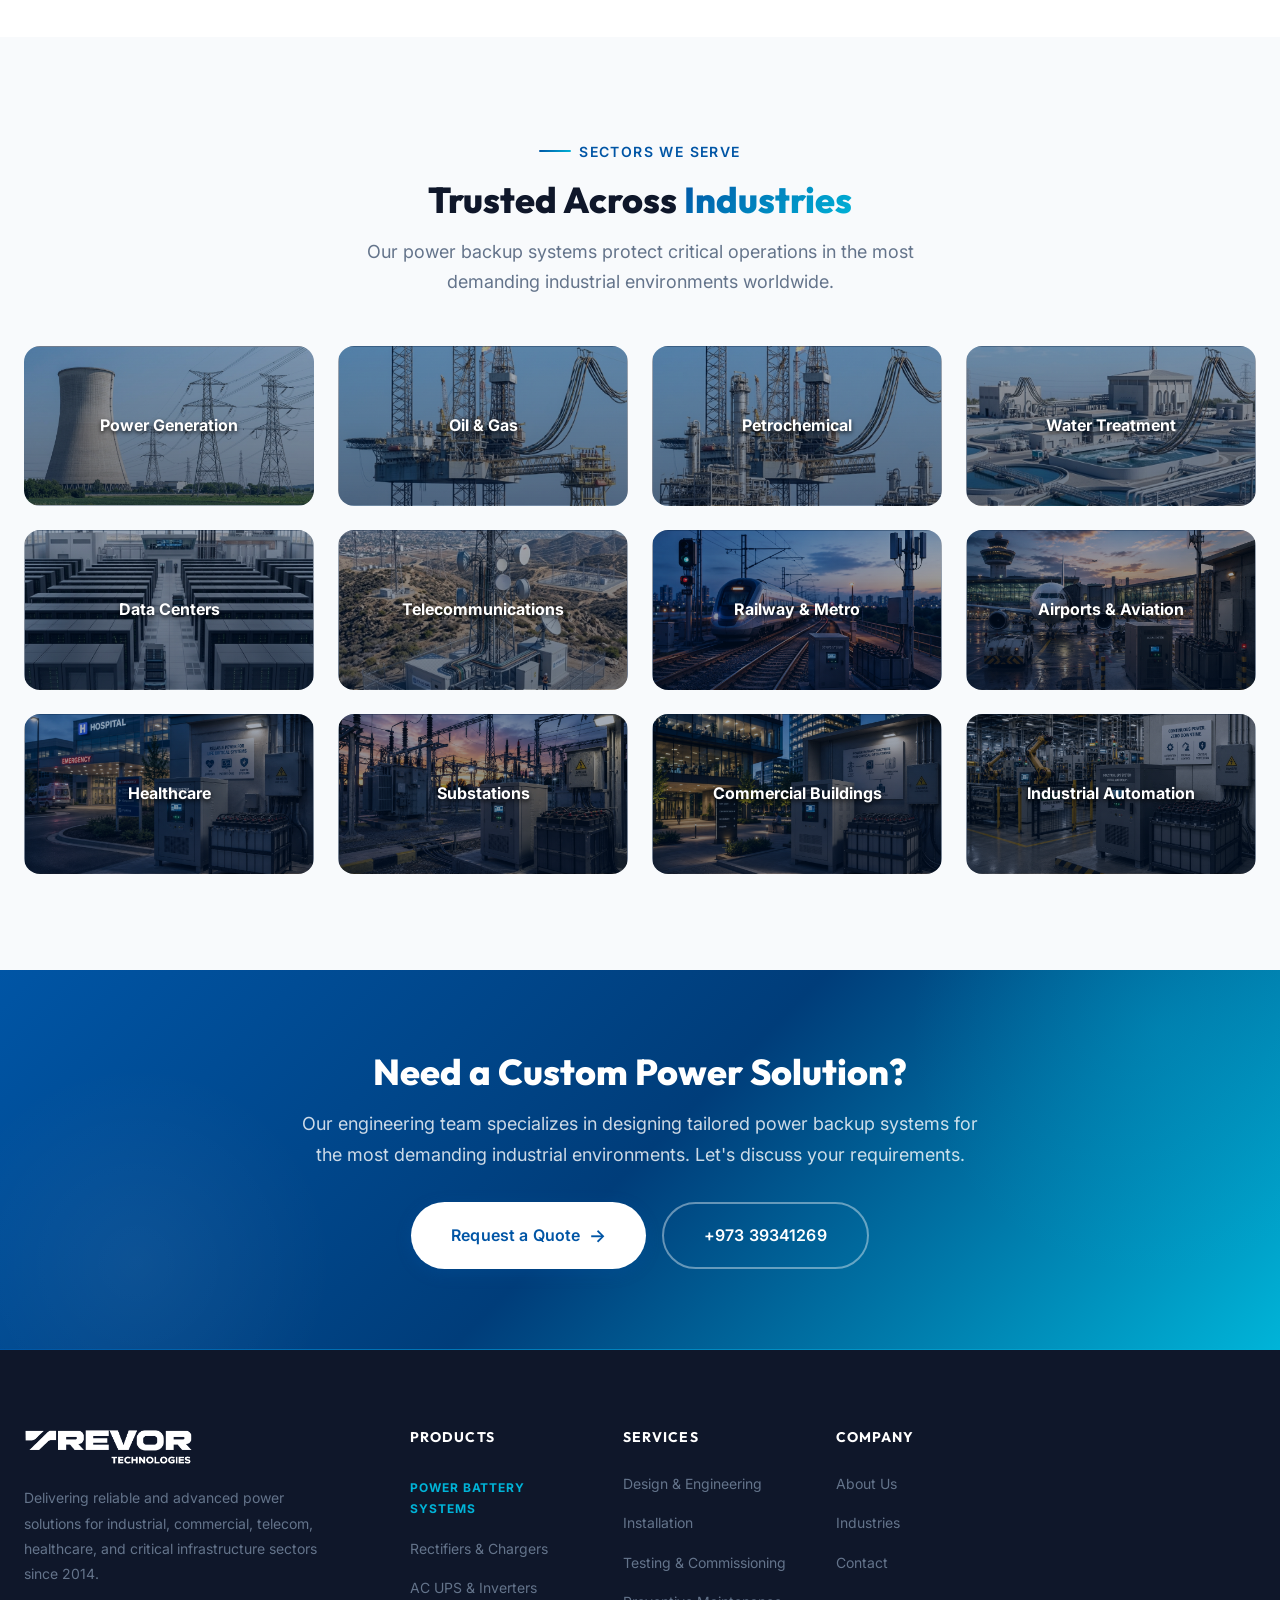
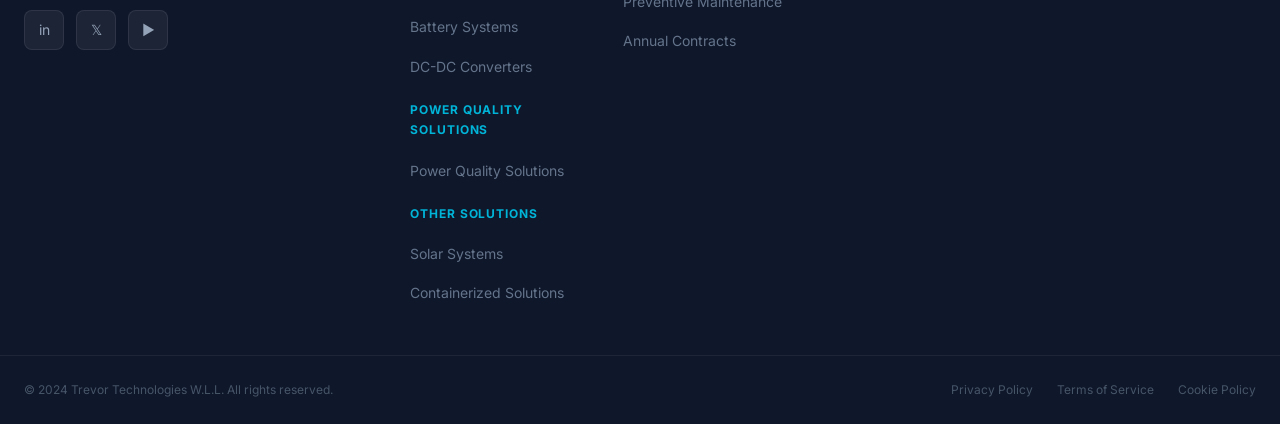
==== commit d6eebaea: "Remove card badges, enlarge favicon, make products dropdown scrollable, and add hover blue underline" ====
--- a/index.html
+++ b/index.html
@@ -6,9 +6,9 @@
   <meta name="description" content="Trevor Technologies WLL — Industrial Power Backup Systems, AC/DC UPS Solutions, Battery Technologies, Solar Power Systems, and Critical Power Infrastructure for industries worldwide.">
   <meta name="keywords" content="UPS, power backup, rectifiers, battery systems, solar power, DC-DC converters, industrial power, Trevor Technologies">
   <title>Trevor Technologies WLL — Industrial Power Backup & Critical Infrastructure Solutions</title>
-  <link rel="stylesheet" href="style.css?v=5">
-  <link rel="icon" type="image/png" href="assets/favicon.png">
-  <link rel="apple-touch-icon" href="assets/favicon.png">
+  <link rel="stylesheet" href="style.css?v=7">
+  <link rel="icon" type="image/png" href="assets/favicon.png?v=3">
+  <link rel="apple-touch-icon" href="assets/favicon.png?v=3">
   <script src="https://identity.netlify.com/v1/netlify-identity-widget.js"></script>
 </head>
 <body>
@@ -169,7 +169,6 @@
             <div class="product-card animate-on-scroll delay-1">
               <div class="product-card-image">
                 <img src="assets/rectifier-systems.png?v=2" alt="Rectifiers & Battery Chargers">
-                <span class="product-card-badge">DC UPS</span>
               </div>
               <div class="product-card-body">
                 <h3 class="product-card-title">Rectifiers & Battery Chargers</h3>
@@ -181,7 +180,6 @@
             <div class="product-card animate-on-scroll delay-2">
               <div class="product-card-image">
                 <img src="assets/ups-systems.png?v=2" alt="AC UPS & Inverters">
-                <span class="product-card-badge">AC UPS</span>
               </div>
               <div class="product-card-body">
                 <h3 class="product-card-title">AC UPS & Inverters</h3>
@@ -203,7 +201,6 @@
                     <img src="assets/battery-systems-3.png?v=2" alt="Industrial Battery Enclosures">
                   </div>
                 </div>
-                <span class="product-card-badge">Batteries</span>
                 <button class="card-slider-btn prev" aria-label="Previous battery image" type="button">‹</button>
                 <button class="card-slider-btn next" aria-label="Next battery image" type="button">›</button>
                 <div class="card-slider-dots">
@@ -222,7 +219,6 @@
             <div class="product-card animate-on-scroll delay-1">
               <div class="product-card-image">
                 <img src="assets/dc-converter.png?v=2" alt="DC-DC Converters">
-                <span class="product-card-badge">Converters</span>
               </div>
               <div class="product-card-body">
                 <h3 class="product-card-title">DC-DC Converters</h3>
@@ -267,7 +263,6 @@
                       <img src="assets/power-quality-4.png" alt="Power Quality Industrial Panel">
                     </div>
                   </div>
-                  <span class="product-card-badge">Power Quality</span>
                   <button class="card-slider-btn prev" aria-label="Previous image" type="button">‹</button>
                   <button class="card-slider-btn next" aria-label="Next image" type="button">›</button>
                   <div class="card-slider-dots">
@@ -305,7 +300,6 @@
               <div class="product-card animate-on-scroll delay-2">
                 <div class="product-card-image">
                   <img src="assets/solar-systems.png" alt="Solar Power Systems">
-                  <span class="product-card-badge">Solar</span>
                 </div>
                 <div class="product-card-body">
                   <h3 class="product-card-title">Solar Power Systems</h3>
@@ -317,7 +311,6 @@
               <div class="product-card animate-on-scroll delay-3">
                 <div class="product-card-image">
                   <img src="assets/containerized-backup.png?v=2" alt="Containerized Backup Solutions">
-                  <span class="product-card-badge">Mobile</span>
                 </div>
                 <div class="product-card-body">
                   <h3 class="product-card-title">Containerized Emergency Systems</h3>
--- a/style.css
+++ b/style.css
@@ -397,7 +397,10 @@
   top: 100%;
   left: 50%;
   transform: translateX(-50%) translateY(8px);
-  min-width: 280px;
+  min-width: 300px;
+  max-height: min(420px, 70vh);
+  overflow-y: auto;
+  overflow-x: hidden;
   background: var(--white);
   border-radius: var(--radius-xl);
   box-shadow: var(--shadow-2xl);
@@ -407,6 +410,26 @@
   visibility: hidden;
   transition: all var(--transition-base);
   pointer-events: none;
+  scrollbar-width: thin;
+  scrollbar-color: var(--gray-300) transparent;
+}
+
+.dropdown-menu::-webkit-scrollbar {
+  width: 5px;
+}
+
+.dropdown-menu::-webkit-scrollbar-track {
+  background: transparent;
+  margin: var(--space-2) 0;
+}
+
+.dropdown-menu::-webkit-scrollbar-thumb {
+  background: var(--gray-300);
+  border-radius: var(--radius-full);
+}
+
+.dropdown-menu::-webkit-scrollbar-thumb:hover {
+  background: var(--trevor-blue);
 }
 
 .nav-dropdown:hover .dropdown-menu {
@@ -925,7 +948,23 @@
   overflow: hidden;
   border: 1px solid var(--gray-100);
   transition: all var(--transition-base);
-  group: true;
+}
+
+.product-card::after {
+  content: '';
+  position: absolute;
+  bottom: 0;
+  left: 0;
+  right: 0;
+  height: 3px;
+  background: var(--gradient-blue);
+  transform: scaleX(0);
+  transition: transform var(--transition-base);
+  z-index: 2;
+}
+
+.product-card:hover::after {
+  transform: scaleX(1);
 }
 
 .product-card:hover {
@@ -962,6 +1001,7 @@
 }
 
 .product-card-badge {
+  display: none !important;
   position: absolute;
   top: var(--space-4);
   left: var(--space-4);
@@ -2152,6 +2192,8 @@
     padding: 0 0 0 var(--space-4);
     display: none;
     min-width: 0;
+    max-height: none;
+    overflow: visible;
   }
 
   .nav-dropdown.open .dropdown-menu {
